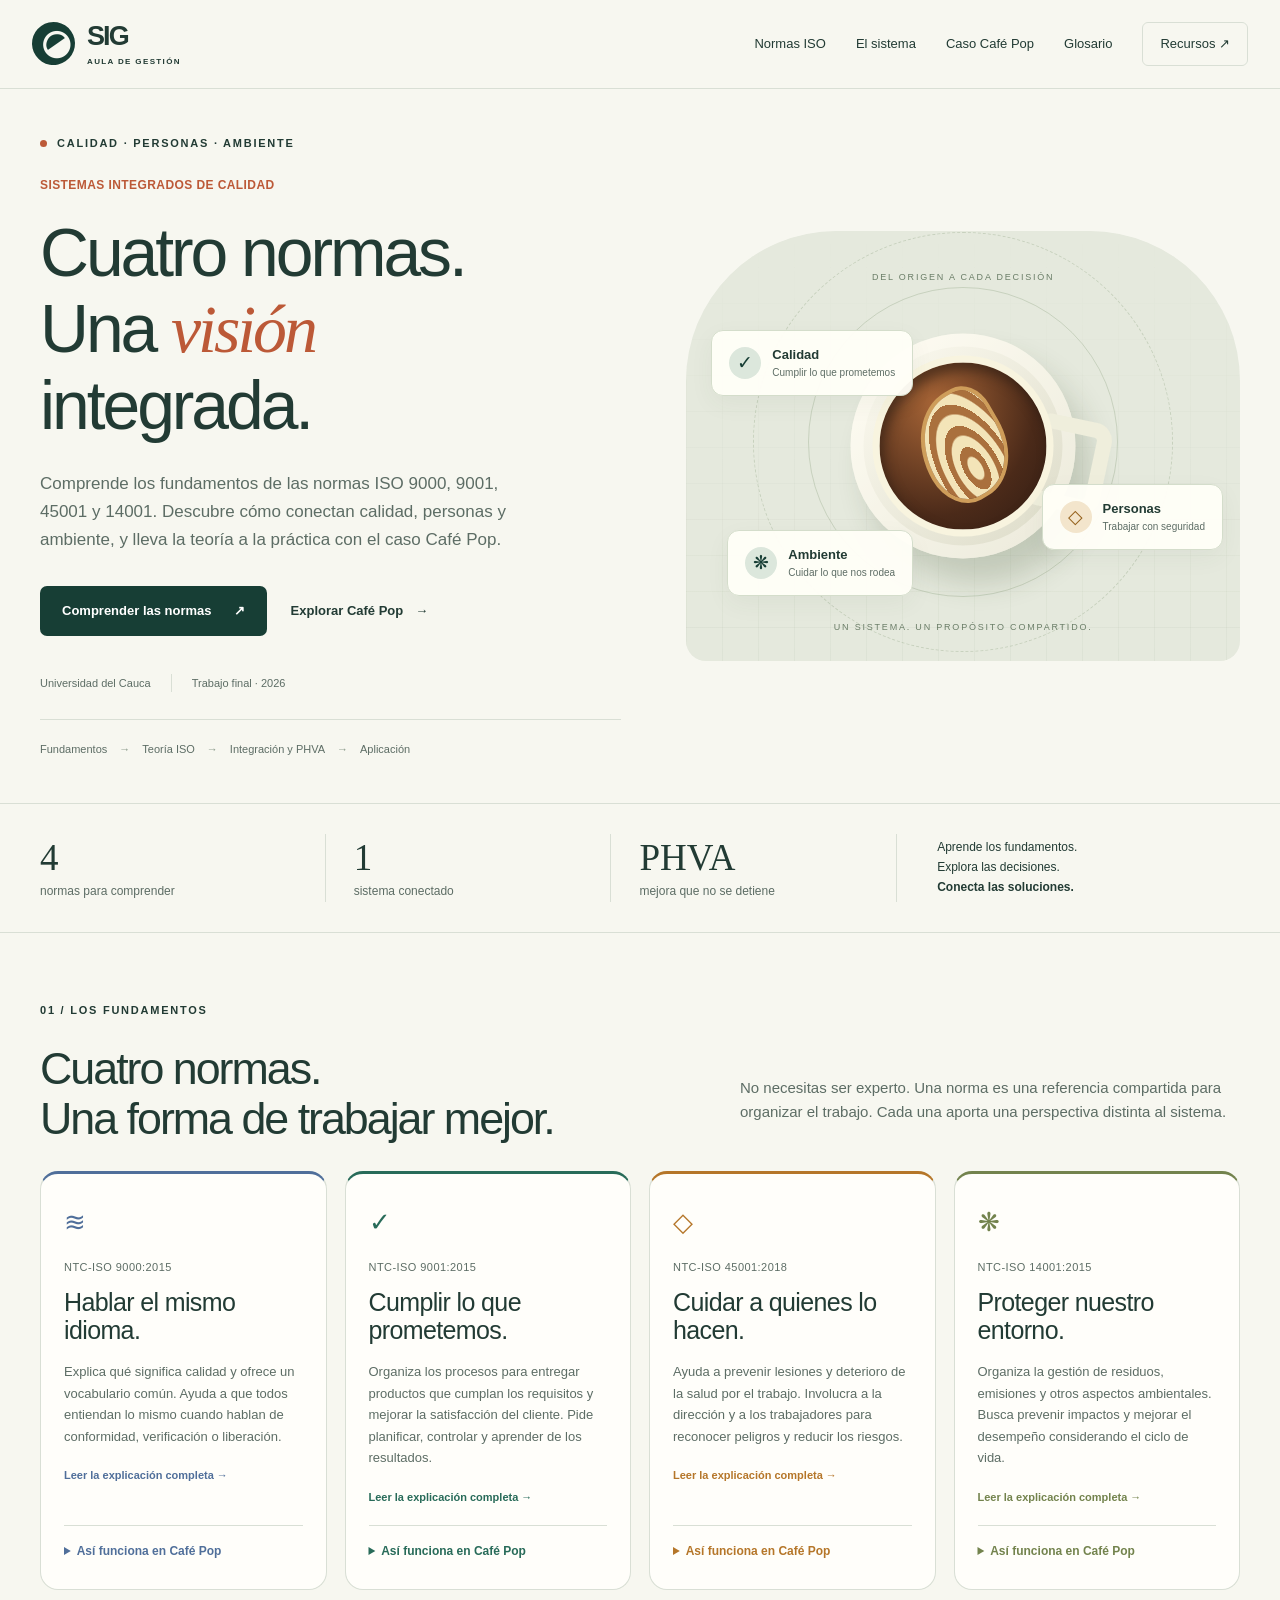
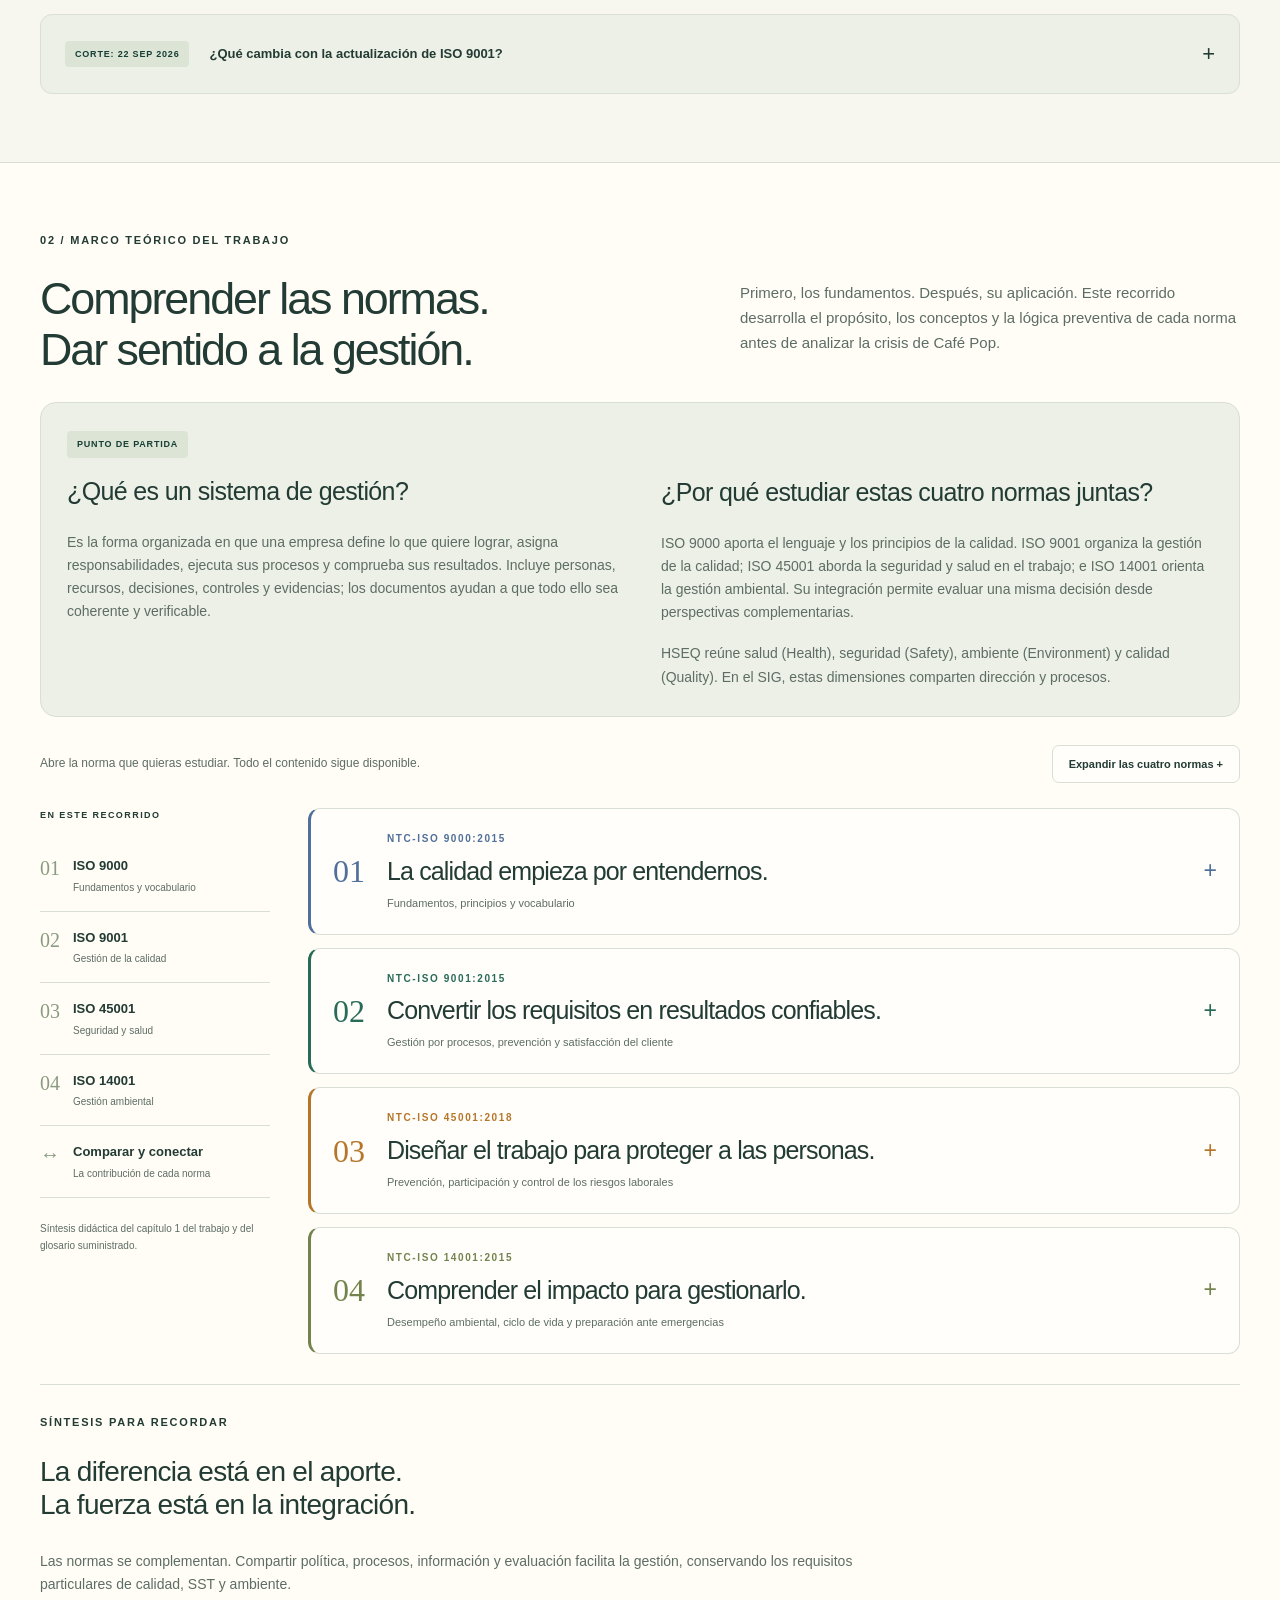
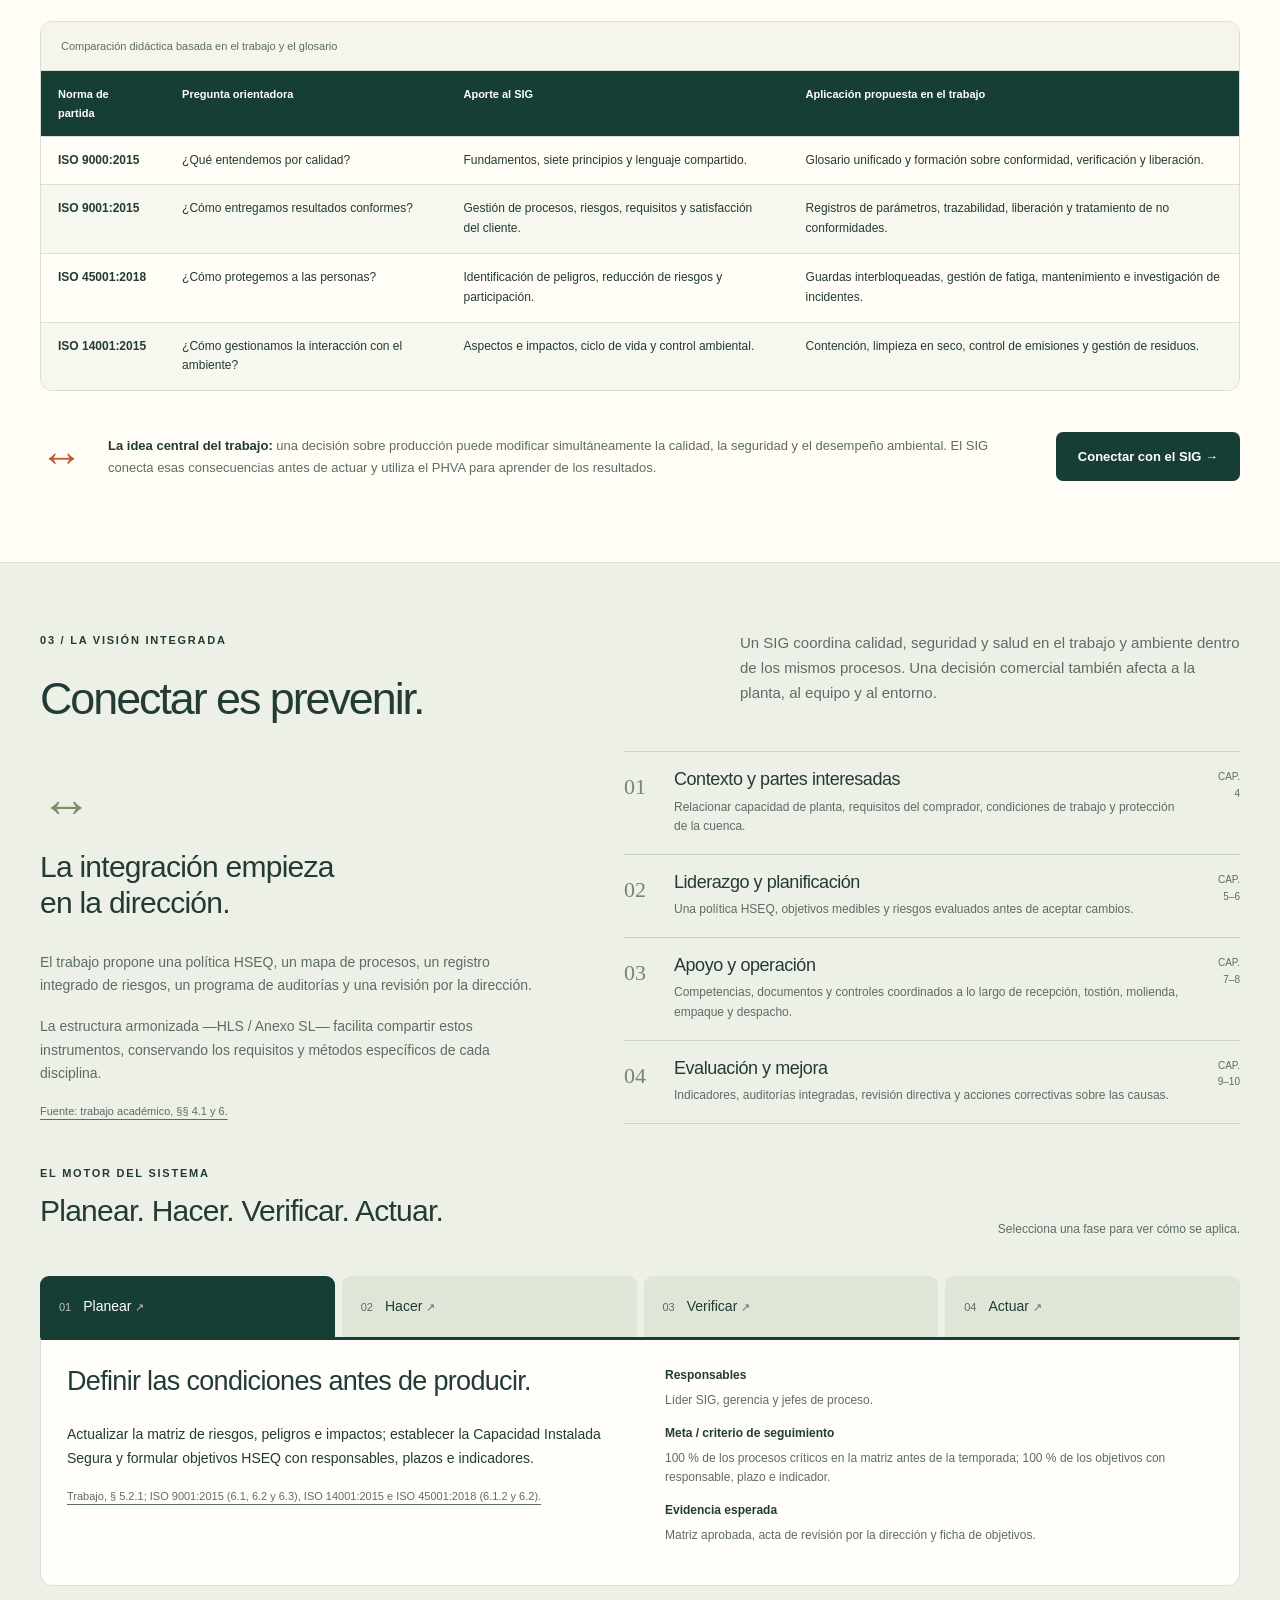
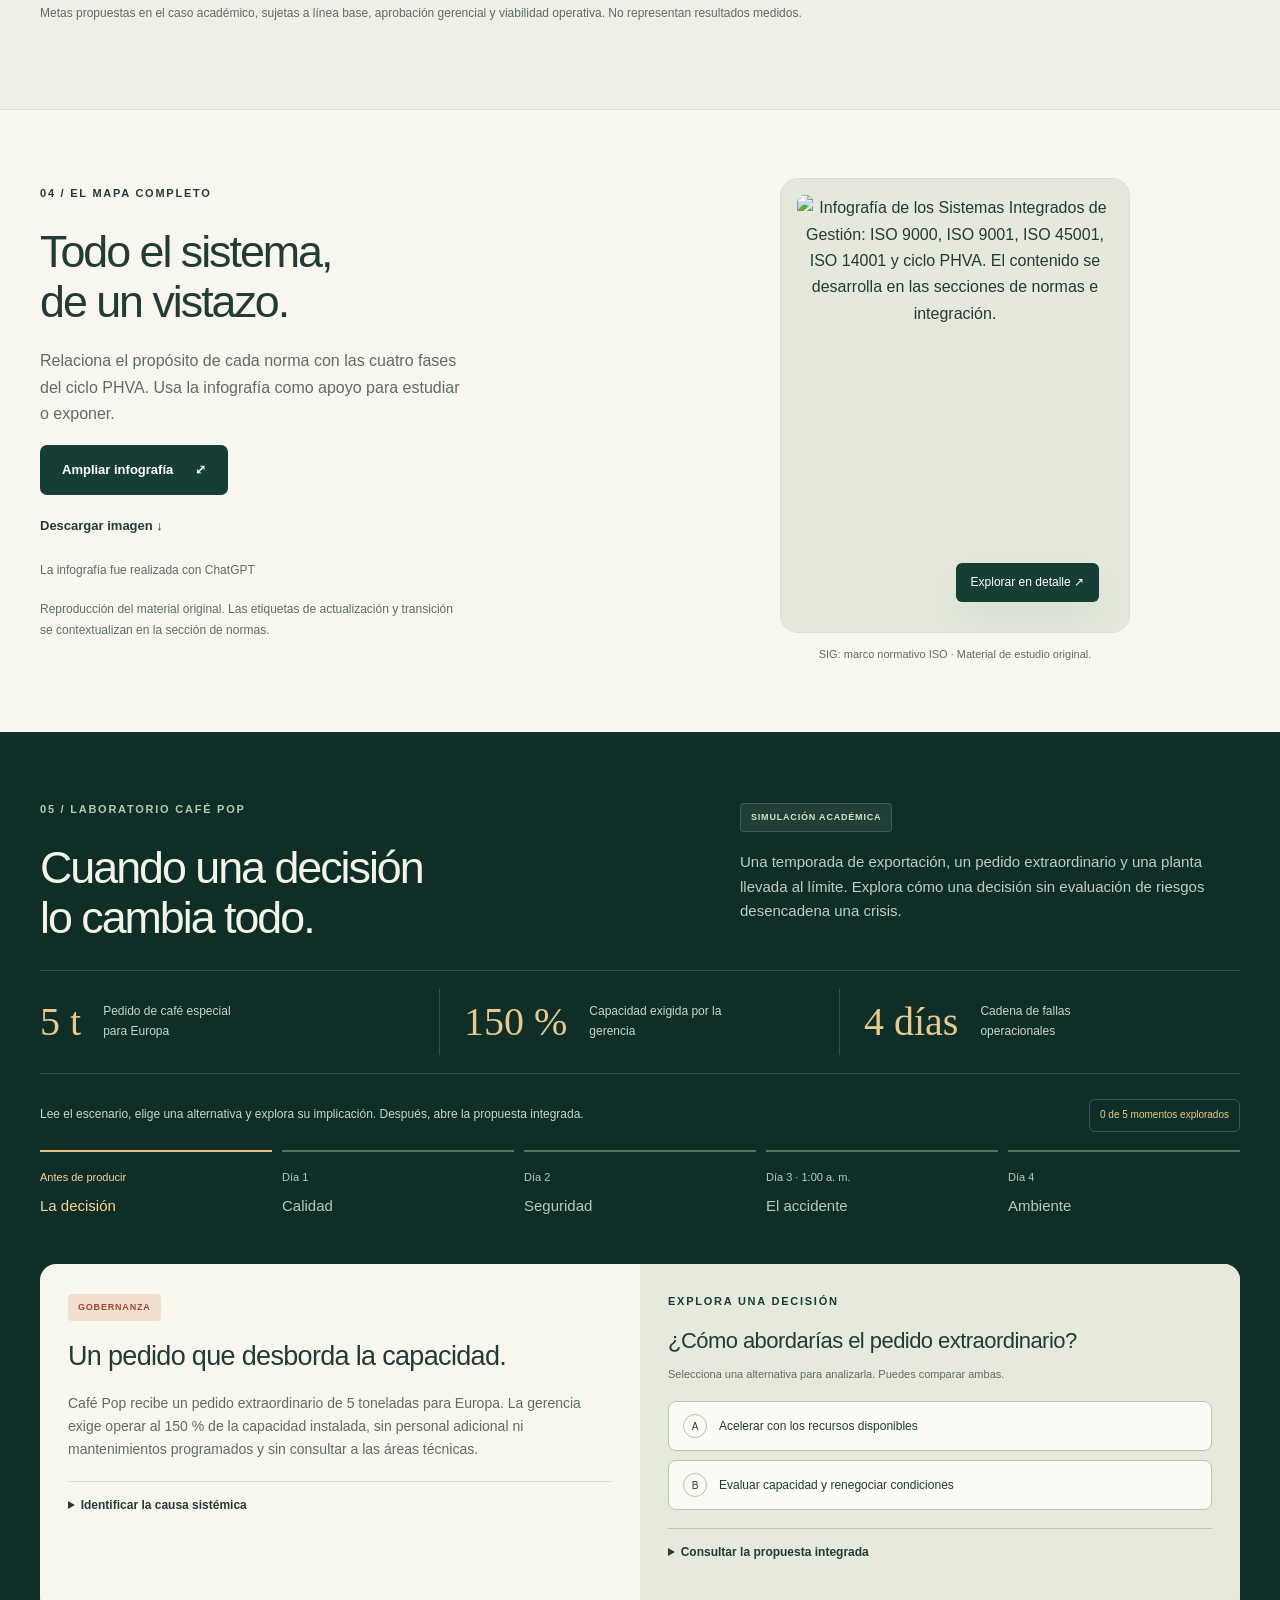
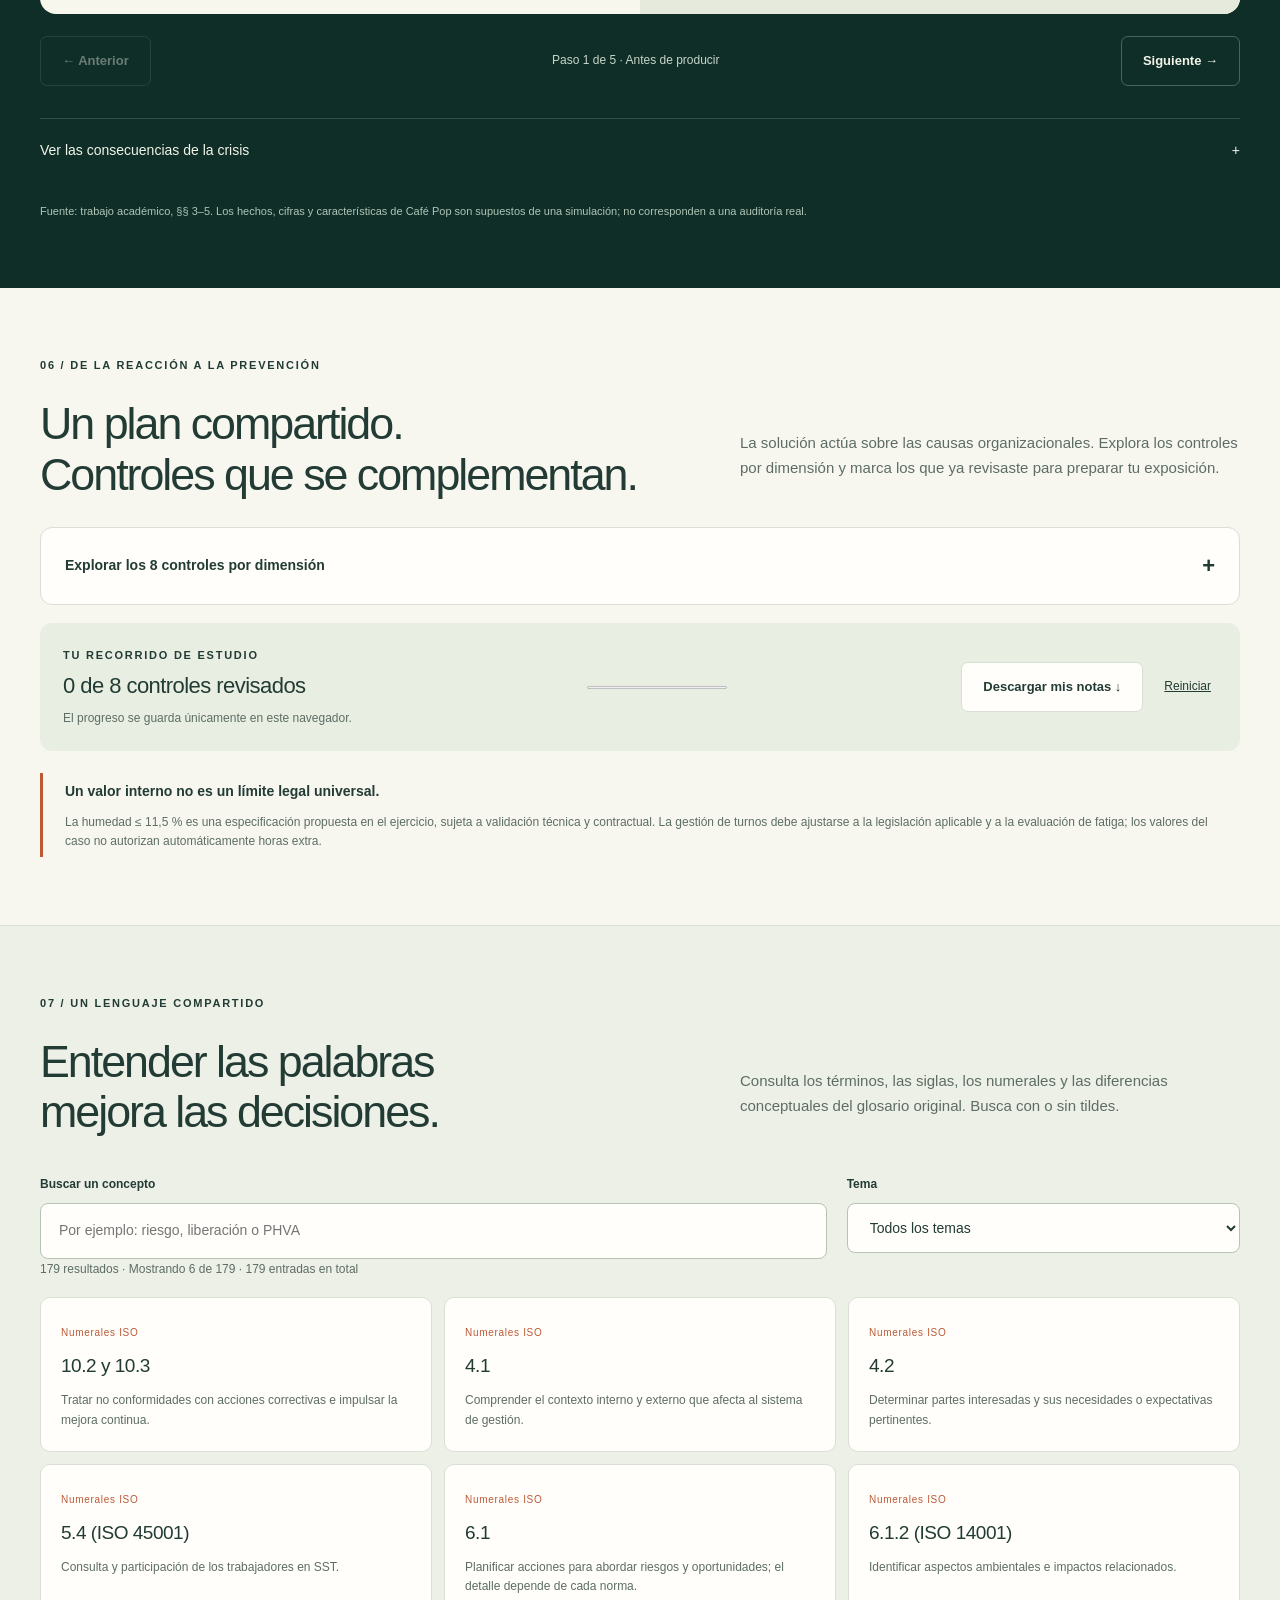
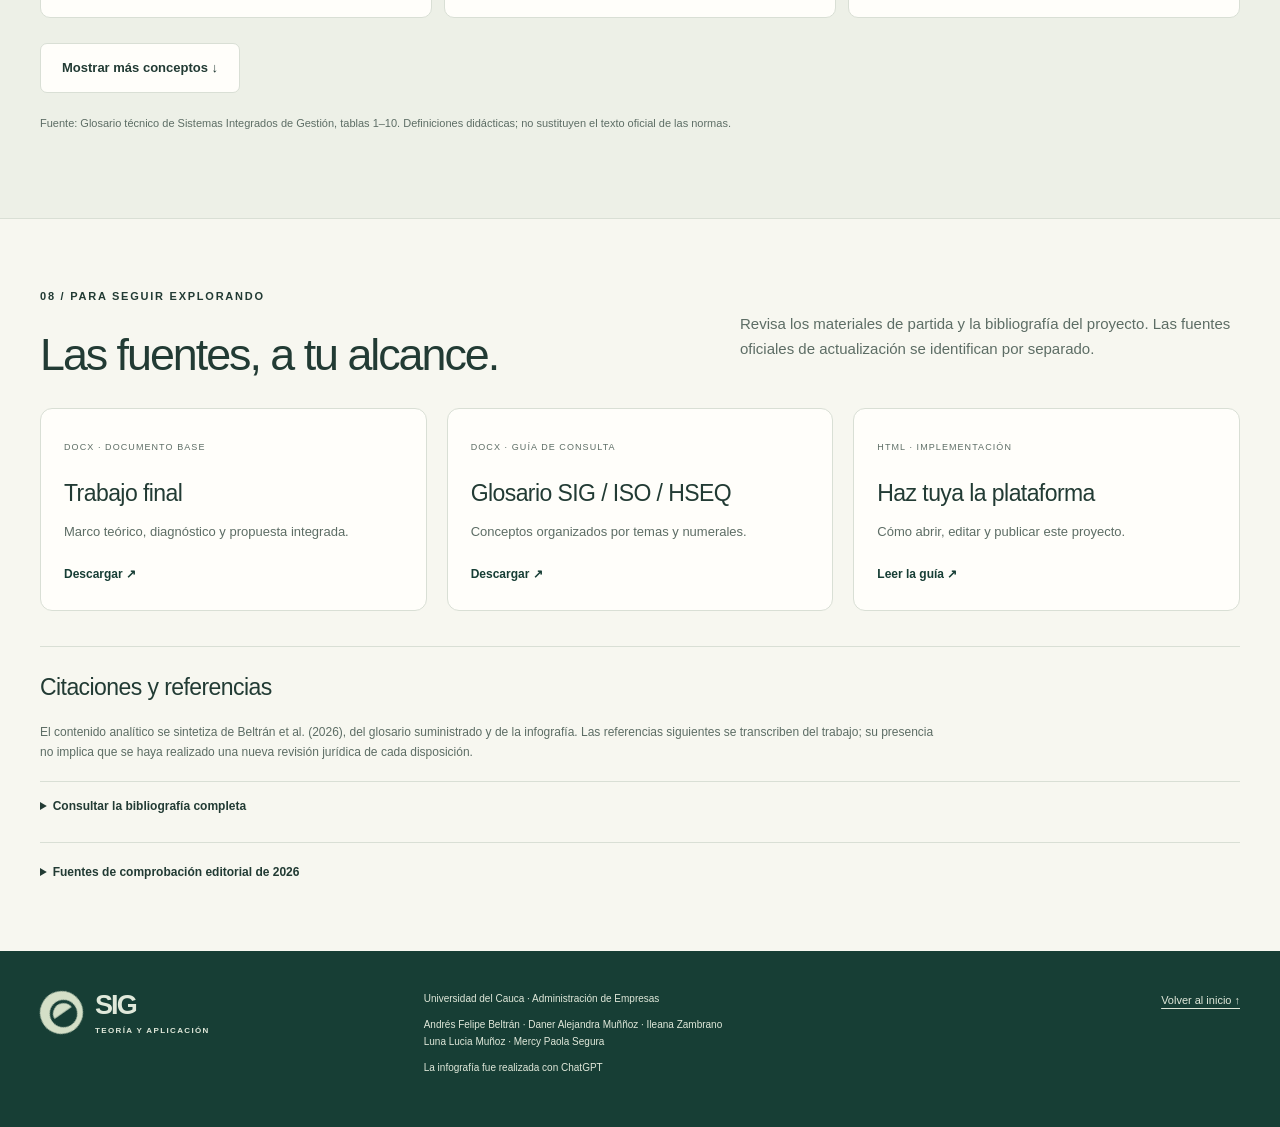
==== index.html @ 7f90e528 "Subir sitio web de Café Pop" ====
<!doctype html>
<html lang="es">
<head>
  <meta charset="UTF-8"><meta name="viewport" content="width=device-width, initial-scale=1">
  <meta name="description" content="Explora los Sistemas Integrados de Gestión, las normas ISO y el ciclo PHVA con el caso académico interactivo Café Pop.">
  <meta name="theme-color" content="#173e35"><title>Sistemas Integrados de Gestión · Normas ISO y caso Café Pop</title>
  <link rel="icon" href="assets/favicon.svg" type="image/svg+xml"><link rel="stylesheet" href="styles.css">
  <script src="glossary.js" defer></script><script src="data.js" defer></script><script src="case-options.js" defer></script><script src="app.js" defer></script>
</head>
<body>
<a class="skip" href="#contenido">Saltar al contenido</a>
<header class="header"><div class="nav-wrap">
 <a href="#inicio" class="brand" aria-label="SIG, aula de gestión, inicio"><span class="brand-symbol" aria-hidden="true">◒</span><span>SIG<span class="brand-sub">AULA DE GESTIÓN</span></span></a>
 <button class="menu-toggle" aria-controls="nav" aria-expanded="false">Menú <span aria-hidden="true">☰</span></button>
 <nav id="nav" aria-label="Navegación principal"><a href="#teoria">Normas ISO</a><a href="#integracion">El sistema</a><a href="#caso">Caso Café Pop</a><a href="#glosario">Glosario</a><a href="#recursos" class="nav-resource">Recursos ↗</a></nav>
</div><div class="reading-progress" aria-hidden="true"><span id="reading-progress"></span></div></header>
<main id="contenido">
<section id="inicio" class="hero wrap">
 <div class="hero-copy"><p class="eyebrow"><span class="dot"></span> CALIDAD · PERSONAS · AMBIENTE</p>
 <p class="hero-topic">SISTEMAS INTEGRADOS DE CALIDAD</p><h1>Cuatro normas.<br>Una <em>visión</em><br>integrada.</h1>
 <p class="lead">Comprende los fundamentos de las normas ISO 9000, 9001, 45001 y 14001. Descubre cómo conectan calidad, personas y ambiente, y lleva la teoría a la práctica con el caso Café Pop.</p>
 <div class="actions"><a class="button primary" href="#teoria">Comprender las normas <span aria-hidden="true">↗</span></a><a class="text-link" href="#caso">Explorar Café Pop <span aria-hidden="true">→</span></a></div>
 <div class="hero-meta"><span>Universidad del Cauca</span><span>Trabajo final · 2026</span></div><div class="journey" aria-label="Ruta de lectura"><a href="#normas">Fundamentos</a><span>→</span><a href="#teoria">Teoría ISO</a><span>→</span><a href="#integracion">Integración y PHVA</a><span>→</span><a href="#caso">Aplicación</a></div></div>
 <div class="hero-art" role="img" aria-label="Tres dimensiones conectadas alrededor de una taza de café: calidad, seguridad y ambiente.">
 <div class="art-grid"></div><span class="art-topline">DEL ORIGEN A CADA DECISIÓN</span>
 <div class="orbit orbit-one"></div><div class="orbit orbit-two"></div>
 <div class="cup"><div class="coffee"><span class="crema"></span></div></div>
 <div class="art-label quality"><span class="art-icon">✓</span><div><b>Calidad</b><small>Cumplir lo que prometemos</small></div></div>
 <div class="art-label safety"><span class="art-icon">◇</span><div><b>Personas</b><small>Trabajar con seguridad</small></div></div>
 <div class="art-label environment"><span class="art-icon">❋</span><div><b>Ambiente</b><small>Cuidar lo que nos rodea</small></div></div>
 <span class="art-bottom">UN SISTEMA. UN PROPÓSITO COMPARTIDO.</span></div>
</section>
<div class="intro-strip"><div class="wrap strip-grid"><p><b>4</b><span>normas para comprender</span></p><p><b>1</b><span>sistema conectado</span></p><p><b>PHVA</b><span>mejora que no se detiene</span></p><p class="strip-note">Aprende los fundamentos.<br>Explora las decisiones.<br><strong>Conecta las soluciones.</strong></p></div></div>
<section id="normas" class="wrap section">
 <div class="section-heading"><div><p class="eyebrow">01 / LOS FUNDAMENTOS</p><h2>Cuatro normas.<br>Una forma de trabajar mejor.</h2></div><p>No necesitas ser experto. Una norma es una referencia compartida para organizar el trabajo. Cada una aporta una perspectiva distinta al sistema.</p></div>
 <div id="norm-cards" class="norm-grid"></div>
 <details class="norm-update" id="actualizacion-2026"><summary><span class="pill">CORTE: 22 SEP 2026</span><b>¿Qué cambia con la actualización de ISO 9001?</b><span class="expand" aria-hidden="true">+</span></summary><div class="details-body">
 <p>ISO 9001:2026 se publicó el <strong>16 de septiembre de 2026</strong>; por tanto, ya estaba publicada en la fecha de corte solicitada. Refuerza liderazgo, cultura de calidad y comportamiento ético; aclara riesgos y oportunidades y adopta la estructura armonizada más reciente. <a href="https://www.iso.org/standard/9001" target="_blank" rel="noopener">Fuente oficial ISO ↗</a></p>
 <div class="three-grid"><div><h3>1. Comprender</h3><p>Comparar los requisitos de la nueva edición con el sistema existente e identificar brechas.</p></div><div><h3>2. Adaptar</h3><p>Actualizar responsabilidades, procedimientos, formación y controles; evaluar cada cambio antes de ejecutarlo.</p></div><div><h3>3. Comprobar</h3><p>Auditar los ajustes, revisar su eficacia y acordar el proceso aplicable con el organismo de certificación.</p></div></div>
 <p class="note">Ruta didáctica de adaptación. Publicación ISO, adopción colombiana NTC y transición de una certificación son procesos distintos. Esta plataforma conserva los numerales de 2015/2018 usados en el trabajo y no presume una adopción NTC simultánea ni fija un plazo universal de transición.</p>
 <p class="note">Los catálogos ISO también registran ISO 9000:2026 e ISO 14001:2026. Las ediciones NTC de partida se mantienen para la trazabilidad académica. La comprobación externa se limita a este estado editorial; el análisis del caso procede de los documentos.</p></div></details>
</section>
<section id="teoria" class="theory-section"><div class="wrap section">
 <div class="section-heading"><div><p class="eyebrow">02 / MARCO TEÓRICO DEL TRABAJO</p><h2>Comprender las normas.<br>Dar sentido a la gestión.</h2></div><p>Primero, los fundamentos. Después, su aplicación. Este recorrido desarrolla el propósito, los conceptos y la lógica preventiva de cada norma antes de analizar la crisis de Café Pop.</p></div>
 <div class="theory-intro"><div><span class="pill">PUNTO DE PARTIDA</span><h3>¿Qué es un sistema de gestión?</h3><p>Es la forma organizada en que una empresa define lo que quiere lograr, asigna responsabilidades, ejecuta sus procesos y comprueba sus resultados. Incluye personas, recursos, decisiones, controles y evidencias; los documentos ayudan a que todo ello sea coherente y verificable.</p></div><div><h3>¿Por qué estudiar estas cuatro normas juntas?</h3><p>ISO 9000 aporta el lenguaje y los principios de la calidad. ISO 9001 organiza la gestión de la calidad; ISO 45001 aborda la seguridad y salud en el trabajo; e ISO 14001 orienta la gestión ambiental. Su integración permite evaluar una misma decisión desde perspectivas complementarias.</p><p class="note">HSEQ reúne salud (Health), seguridad (Safety), ambiente (Environment) y calidad (Quality). En el SIG, estas dimensiones comparten dirección y procesos.</p></div></div>
 <div class="theory-toolbar"><p>Abre la norma que quieras estudiar. Todo el contenido sigue disponible.</p><button type="button" id="toggle-theory" class="button secondary" aria-expanded="false">Expandir las cuatro normas +</button></div><div class="theory-layout">
 <aside class="theory-index" aria-label="Índice del marco teórico"><p class="eyebrow">EN ESTE RECORRIDO</p><a href="#teoria-9000"><span>01</span><b>ISO 9000<small>Fundamentos y vocabulario</small></b></a><a href="#teoria-9001"><span>02</span><b>ISO 9001<small>Gestión de la calidad</small></b></a><a href="#teoria-45001"><span>03</span><b>ISO 45001<small>Seguridad y salud</small></b></a><a href="#teoria-14001"><span>04</span><b>ISO 14001<small>Gestión ambiental</small></b></a><a href="#comparar-normas"><span>↔</span><b>Comparar y conectar<small>La contribución de cada norma</small></b></a><p class="note">Síntesis didáctica del capítulo 1 del trabajo y del glosario suministrado.</p></aside>
 <div class="theory-chapters">
 <article id="teoria-9000" class="theory-chapter" style="--chapter-accent:#506f9a"><details class="chapter-disclosure"><summary class="chapter-header"><span class="chapter-number">01</span><span class="chapter-heading-text"><span class="eyebrow">NTC-ISO 9000:2015</span><span class="chapter-title">La calidad empieza por entendernos.</span><span class="chapter-subtitle">Fundamentos, principios y vocabulario</span></span></summary><div class="chapter-content">
 <p>Para gestionar la calidad, una organización necesita acordar qué entiende por ella. En el trabajo, la calidad se relaciona con el grado en que las características de un producto, servicio o proceso cumplen los requisitos establecidos. Por eso, una impresión favorable o una apariencia atractiva no bastan para demostrar que se cumple lo acordado.</p>
 <p>ISO 9000 proporciona esa base conceptual. Permite que directivos, operarios, proveedores y clientes utilicen criterios compartidos, evitando interpretaciones contradictorias. <strong>Su función es explicar fundamentos y vocabulario; los requisitos del sistema de gestión de la calidad se desarrollan en ISO 9001.</strong></p>
 <h4>Los siete principios de gestión de la calidad</h4><p>Son orientaciones para tomar decisiones y construir una forma de trabajar consistente. El documento los presenta como la base de los procesos interrelacionados de la organización.</p>
 <ol class="principle-list"><li><b>Enfoque al cliente</b><span>Comprender los requisitos y las expectativas pertinentes del cliente y orientar los procesos hacia su satisfacción.</span></li><li><b>Liderazgo</b><span>Dar una dirección común, asumir responsabilidades y asegurar recursos para que la calidad se concrete en la operación.</span></li><li><b>Compromiso de las personas</b><span>Desarrollar competencias y participación para que cada persona comprenda su aporte al resultado.</span></li><li><b>Enfoque a procesos</b><span>Gestionar actividades relacionadas, con entradas, resultados, responsables y controles; reconocer que una falla puede trasladarse a otra etapa.</span></li><li><b>Mejora</b><span>Aprender de los resultados y corregir las causas de las desviaciones para elevar el desempeño.</span></li><li><b>Decisiones basadas en evidencia</b><span>Usar mediciones, registros y observaciones verificables para sustentar las decisiones.</span></li><li><b>Gestión de las relaciones</b><span>Construir relaciones eficaces con proveedores y otras partes interesadas que influyen en la calidad.</span></li></ol>
 <h4>Cuatro conceptos que cambian una decisión</h4><dl class="concept-grid"><div><dt>Requisito</dt><dd>Condición que debe cumplirse y que puede provenir del cliente, de la regulación o de la propia organización.</dd></div><div><dt>Conformidad</dt><dd>Cumplimiento de ese requisito. Para afirmarlo, primero debe conocerse el criterio que se está evaluando.</dd></div><div><dt>Verificación</dt><dd>Comprobación con evidencia de que los requisitos especificados se cumplieron.</dd></div><div><dt>Liberación</dt><dd>Autorización formal para continuar o despachar después de comprobar los requisitos exigidos.</dd></div></dl>
 <div class="theory-example"><span>APLICACIÓN EN EL TRABAJO</span><p>Si el personal de Café Pop entiende «conforme» como «se ve bien», puede aprobar un lote sin medir sus parámetros. Un glosario común, acompañado de criterios de aceptación y registros, conecta el lenguaje con el control del proceso.</p></div>
 <details class="deep-dive"><summary>¿Cómo contribuye a prevenir y mejorar?</summary><p>La prevención comienza al definir con claridad los términos antes de ejecutar una tarea. En el PHVA, el documento vincula esta norma con Planear —acordar el lenguaje— y Actuar —revisarlo a partir de auditorías, quejas y lecciones aprendidas—. La capacitación debe comprobar que las personas entienden y aplican los conceptos, además de registrar su asistencia.</p></details>
 <a class="source chapter-source" href="#referencias">Base documental: ICONTEC (2015b); trabajo, § 1.1; glosario, tablas 3, 4 y 10.</a>
 </div></details></article>
 <article id="teoria-9001" class="theory-chapter" style="--chapter-accent:#286b59"><details class="chapter-disclosure"><summary class="chapter-header"><span class="chapter-number">02</span><span class="chapter-heading-text"><span class="eyebrow">NTC-ISO 9001:2015</span><span class="chapter-title">Convertir los requisitos en resultados confiables.</span><span class="chapter-subtitle">Gestión por procesos, prevención y satisfacción del cliente</span></span></summary><div class="chapter-content">
 <p>ISO 9001 establece requisitos para organizar un sistema capaz de proporcionar productos y servicios conformes de manera consistente. El propósito es cumplir los requisitos del cliente y los legales y reglamentarios aplicables, y aumentar la satisfacción del cliente mediante la mejora continua.</p><p>En el análisis del trabajo, su aporte central es <strong>reducir la variabilidad no controlada</strong>. Cuando cada turno trabaja con criterios distintos, los resultados dependen demasiado de la improvisación. Gestionar por procesos significa definir cómo se trabaja, con qué recursos, quién responde, qué se mide y qué sucede cuando aparece una desviación.</p>
 <h4>La lógica de la norma, explicada paso a paso</h4><div class="requirement-list"><div><b>Comprender el contexto y a las partes interesadas</b><p>Identificar condiciones internas y externas que afectan el resultado y convertir las necesidades pertinentes en requisitos gestionables. En el trabajo aparecen la capacidad de planta, las exigencias del comprador y la variabilidad climática. <small>4.1 y 4.2</small></p></div><div><b>Planificar riesgos, oportunidades y cambios</b><p>Anticipar qué podría impedir el cumplimiento, definir acciones y evaluar cambios antes de introducirlos. Un aumento de producción exige revisar recursos, equipos y controles. <small>6.1 y 6.3</small></p></div><div><b>Controlar la operación y la liberación</b><p>Establecer criterios de proceso y aceptación, conservar registros y autorizar la entrega con evidencia. Identificar y controlar las salidas no conformes evita su uso o despacho involuntario. <small>8.1, 8.6 y 8.7</small></p></div><div><b>Evaluar el desempeño y mejorar</b><p>Analizar indicadores y satisfacción del cliente, realizar auditorías, revisar el sistema desde la dirección y tratar las causas de las no conformidades. <small>9.1, 9.2, 9.3 y 10.2</small></p></div></div>
 <h4>Del dato a la decisión</h4><p>Una medición resulta útil cuando se compara con un criterio y conduce a una acción. En Café Pop, el registro de humedad y de la curva de tostión debe permitir decidir si un lote continúa, se retiene o necesita evaluación. La trazabilidad conecta esa decisión con el proveedor, el proceso y el lote correspondiente.</p>
 <div class="theory-example"><span>APLICACIÓN EN EL TRABAJO</span><p>La propuesta combina verificación de parámetros, bloqueo de la empacadora ante desviaciones y autorización documentada de liberación. El control interno de humedad del ejercicio requiere validación técnica y contractual; no equivale a un límite legal general.</p></div>
 <details class="deep-dive"><summary>¿Qué papel cumple la alta dirección?</summary><p>La revisión por la dirección (9.3) examina el desempeño, los cambios del contexto y la suficiencia de los recursos. Su función es traducir los resultados en decisiones: ajustar capacidad, asignar mantenimiento, mejorar competencias o revisar compromisos comerciales. El sistema pierde eficacia si se limita a producir documentos sin modificar las decisiones que originan los problemas.</p></details>
 <div class="edition-bridge"><b>Conexión con la actualización de 2026</b><p>El trabajo destaca liderazgo, cultura de calidad, riesgos, oportunidades y gestión del cambio. La sección de actualización distingue el marco NTC usado en el ejercicio de la edición internacional y de la transición de una certificación.</p><a href="#actualizacion-2026" class="text-link">Consultar el corte del 22 de septiembre de 2026 ↑</a></div>
 <a class="source chapter-source" href="#referencias">Base documental: ICONTEC (2015c); trabajo, §§ 1.2 y 4.2.2; glosario, tablas 3, 4, 8 y 9. Numerales de la edición 2015.</a>
 </div></details></article>
 <article id="teoria-45001" class="theory-chapter" style="--chapter-accent:#b57629"><details class="chapter-disclosure"><summary class="chapter-header"><span class="chapter-number">03</span><span class="chapter-heading-text"><span class="eyebrow">NTC-ISO 45001:2018</span><span class="chapter-title">Diseñar el trabajo para proteger a las personas.</span><span class="chapter-subtitle">Prevención, participación y control de los riesgos laborales</span></span></summary><div class="chapter-content">
 <p>ISO 45001 organiza la gestión para prevenir lesiones y deterioro de la salud relacionados con el trabajo, proporcionar condiciones seguras y saludables y mejorar el desempeño en SST. El documento subraya que esta responsabilidad involucra a la alta dirección y debe integrarse en las decisiones del negocio.</p><p>La mirada preventiva abarca las máquinas, los espacios y las sustancias, junto con la organización del trabajo: horarios, carga, fatiga, factores psicosociales y cambios en las operaciones. <strong>La experiencia de quienes realizan las tareas es fundamental para reconocer peligros que podrían pasar inadvertidos.</strong></p>
 <dl class="concept-grid"><div><dt>Peligro</dt><dd>Fuente capaz de causar daño. En el caso, el mecanismo de molienda accesible al retirar su guarda.</dd></div><div><dt>Riesgo de SST</dt><dd>Se relaciona con la probabilidad y la gravedad del daño que puede producirse por la exposición a un peligro. La fatiga y la falta de protección agravan el escenario estudiado.</dd></div></dl>
 <h4>La jerarquía de controles</h4><p>El trabajo presenta un orden de prioridad para eliminar peligros y reducir riesgos. Las medidas se seleccionan según la evaluación técnica; varias pueden complementarse.</p><ol class="control-hierarchy"><li><span>1</span><div><b>Eliminación</b><p>Retirar el peligro o la actividad peligrosa cuando sea posible.</p></div></li><li><span>2</span><div><b>Sustitución</b><p>Reemplazar una condición, material o proceso por una alternativa de menor riesgo.</p></div></li><li><span>3</span><div><b>Controles de ingeniería</b><p>Actuar sobre el diseño o la fuente: resguardos, interbloqueos, extracción y ventilación.</p></div></li><li><span>4</span><div><b>Controles administrativos</b><p>Organizar procedimientos, formación, turnos, pausas y permisos de trabajo.</p></div></li><li><span>5</span><div><b>Equipos de protección personal</b><p>Reducir la exposición individual como última línea de defensa, de acuerdo con el riesgo identificado.</p></div></li></ol>
 <h4>Participar, anticipar y aprender</h4><div class="theory-three"><div><h5>Consulta y participación</h5><p>Incorporar a los trabajadores en la identificación de peligros y las decisiones de prevención. El documento enfatiza la protección frente a represalias al comunicar riesgos. <small>5.4</small></p></div><div><h5>Gestión del cambio</h5><p>Evaluar los efectos sobre la SST antes de modificar equipos, distribución de planta, turnos o procedimientos. <small>8.1.3</small></p></div><div><h5>Investigación de incidentes</h5><p>Identificar causas organizacionales y técnicas, actuar sobre ellas y verificar que las medidas eviten la repetición. <small>10.2</small></p></div></div>
 <div class="theory-example"><span>APLICACIÓN EN EL TRABAJO</span><p>La guarda interbloqueada evita que el molino funcione sin protección. La evaluación de fatiga, el mantenimiento y la facultad de detener una operación peligrosa completan la respuesta. Capacitar al trabajador debe acompañar los controles que actúan sobre el peligro y la organización del trabajo.</p></div>
 <details class="deep-dive"><summary>¿Cómo se comprueba que la prevención funciona?</summary><p>El trabajo propone seguimiento de indicadores, auditorías internas, revisión directiva y participación de los trabajadores. La evidencia incluye verificaciones funcionales de protecciones, registros de mantenimiento, evaluación de condiciones de trabajo e investigación de incidentes. La mejora requiere revisar tendencias y corregir causas, además de contar accidentes.</p></details>
 <a class="source chapter-source" href="#referencias">Base documental: ICONTEC (2018); trabajo, §§ 1.3 y 4.2.3; glosario, tablas 5 y 9. Numerales de la edición 2018.</a>
 </div></details></article>
 <article id="teoria-14001" class="theory-chapter" style="--chapter-accent:#73834d"><details class="chapter-disclosure"><summary class="chapter-header"><span class="chapter-number">04</span><span class="chapter-heading-text"><span class="eyebrow">NTC-ISO 14001:2015</span><span class="chapter-title">Comprender el impacto para gestionarlo.</span><span class="chapter-subtitle">Desempeño ambiental, ciclo de vida y preparación ante emergencias</span></span></summary><div class="chapter-content">
 <p>ISO 14001 establece requisitos para organizar las responsabilidades ambientales y mejorar el desempeño de la organización. En el trabajo, su aplicación se concentra en vertimientos, emisiones, residuos y decisiones que afectan a la comunidad y al entorno productivo.</p><p>La prevención empieza al reconocer cómo interactúan las actividades con el ambiente y qué cambios pueden producir. El análisis incorpora el contexto local, los requisitos aplicables, las expectativas de las partes interesadas y las condiciones ambientales que influyen en la operación.</p>
 <dl class="concept-grid"><div><dt>Aspecto ambiental</dt><dd>Elemento de una actividad, producto o servicio que interactúa o puede interactuar con el ambiente. Por ejemplo, el vertimiento de residuos aceitosos considerado en el caso.</dd></div><div><dt>Impacto ambiental</dt><dd>Cambio en el ambiente asociado a ese aspecto. En el escenario estudiado, la contaminación del afluente que recibe la descarga.</dd></div></dl>
 <h4>Mirar más allá del punto de descarga</h4><p>La perspectiva de ciclo de vida amplía el análisis a las etapas anteriores y posteriores de la operación. El trabajo considera selección de materias primas, transporte, transformación, uso y disposición final, atendiendo a lo que la organización puede controlar o influir.</p><div class="life-cycle" aria-label="Etapas consideradas en la perspectiva de ciclo de vida"><span>Materias primas</span><span>Transporte</span><span>Transformación</span><span>Uso</span><span>Disposición final</span></div><p class="note">Es una perspectiva para reconocer aspectos e impactos a lo largo del recorrido del producto. Aquí se presenta como síntesis del enfoque del trabajo.</p>
 <h4>Tres componentes de la gestión ambiental</h4><div class="requirement-list"><div><b>Identificar aspectos y evaluar impactos</b><p>Reconocer las interacciones con el ambiente y priorizar los aspectos significativos para definir acciones y controles. <small>6.1.2</small></p></div><div><b>Controlar las operaciones</b><p>Establecer criterios de trabajo, mantener equipos y controlar actividades que podrían ocasionar desviaciones ambientales. <small>8.1</small></p></div><div><b>Prepararse para emergencias</b><p>Definir responsabilidades, recursos y respuestas ante derrames o fallas, de modo que las consecuencias puedan contenerse y mitigarse. <small>8.2</small></p></div></div>
 <div class="theory-example"><span>APLICACIÓN EN EL TRABAJO</span><p>Para Café Pop se proponen mantenimiento de filtros, limpieza en seco, trampas de grasa, kits absorbentes y gestión de residuos con operadores autorizados. Estas medidas deben seleccionarse y verificarse técnicamente, considerando los requisitos aplicables y las condiciones de la planta.</p></div>
 <details class="deep-dive"><summary>¿Cómo se traduce en mejora continua?</summary><p>El documento relaciona la fase Verificar con indicadores de vertimientos, contaminantes, residuos y energía. En Actuar, los resultados de auditorías, observaciones de la autoridad y quejas de la comunidad alimentan nuevas decisiones. Así, la matriz de aspectos e impactos se revisa cuando cambian procesos, condiciones ambientales o expectativas pertinentes.</p></details>
 <a class="source chapter-source" href="#referencias">Base documental: ICONTEC (2015a); trabajo, §§ 1.4 y 4.2.4; glosario, tablas 6 y 9. Numerales de la edición 2015.</a>
 </div></details></article>
 </div></div>
 <div id="comparar-normas" class="theory-comparison"><p class="eyebrow">SÍNTESIS PARA RECORDAR</p><h3>La diferencia está en el aporte.<br>La fuerza está en la integración.</h3><p>Las normas se complementan. Compartir política, procesos, información y evaluación facilita la gestión, conservando los requisitos particulares de calidad, SST y ambiente.</p><div class="table-scroll" role="region" aria-label="Comparación de las cuatro normas" tabindex="0"><table><caption>Comparación didáctica basada en el trabajo y el glosario</caption><thead><tr><th scope="col">Norma de partida</th><th scope="col">Pregunta orientadora</th><th scope="col">Aporte al SIG</th><th scope="col">Aplicación propuesta en el trabajo</th></tr></thead><tbody><tr><th scope="row">ISO 9000:2015</th><td>¿Qué entendemos por calidad?</td><td>Fundamentos, siete principios y lenguaje compartido.</td><td>Glosario unificado y formación sobre conformidad, verificación y liberación.</td></tr><tr><th scope="row">ISO 9001:2015</th><td>¿Cómo entregamos resultados conformes?</td><td>Gestión de procesos, riesgos, requisitos y satisfacción del cliente.</td><td>Registros de parámetros, trazabilidad, liberación y tratamiento de no conformidades.</td></tr><tr><th scope="row">ISO 45001:2018</th><td>¿Cómo protegemos a las personas?</td><td>Identificación de peligros, reducción de riesgos y participación.</td><td>Guardas interbloqueadas, gestión de fatiga, mantenimiento e investigación de incidentes.</td></tr><tr><th scope="row">ISO 14001:2015</th><td>¿Cómo gestionamos la interacción con el ambiente?</td><td>Aspectos e impactos, ciclo de vida y control ambiental.</td><td>Contención, limpieza en seco, control de emisiones y gestión de residuos.</td></tr></tbody></table></div>
 <div class="theory-takeaway"><span aria-hidden="true">↔</span><p><strong>La idea central del trabajo:</strong> una decisión sobre producción puede modificar simultáneamente la calidad, la seguridad y el desempeño ambiental. El SIG conecta esas consecuencias antes de actuar y utiliza el PHVA para aprender de los resultados.</p><a class="button primary" href="#integracion">Conectar con el SIG →</a></div>
 </div>
</div></section>

<section id="integracion" class="system-section"><div class="wrap section">
 <div class="section-heading"><div><p class="eyebrow">03 / LA VISIÓN INTEGRADA</p><h2>Conectar es prevenir.</h2></div><p>Un SIG coordina calidad, seguridad y salud en el trabajo y ambiente dentro de los mismos procesos. Una decisión comercial también afecta a la planta, al equipo y al entorno.</p></div>
 <div class="system-layout"><div class="system-statement"><span class="large-symbol" aria-hidden="true">↔</span><h3>La integración empieza<br>en la dirección.</h3><p>El trabajo propone una política HSEQ, un mapa de procesos, un registro integrado de riesgos, un programa de auditorías y una revisión por la dirección.</p><p>La estructura armonizada —HLS / Anexo SL— facilita compartir estos instrumentos, conservando los requisitos y métodos específicos de cada disciplina.</p><a href="#referencias" class="source">Fuente: trabajo académico, §§ 4.1 y 6.</a></div><div id="system-rows" class="system-rows"></div></div>
 <div class="phva-heading"><div><p class="eyebrow">EL MOTOR DEL SISTEMA</p><h3>Planear. Hacer. Verificar. Actuar.</h3></div><p>Selecciona una fase para ver cómo se aplica.</p></div>
 <div class="phva-tabs" role="tablist" aria-label="Fases del ciclo PHVA" id="phva-tabs"></div><div id="phva-panel" class="phva-panel" role="tabpanel" tabindex="0"></div>
 <p class="note">Metas propuestas en el caso académico, sujetas a línea base, aprobación gerencial y viabilidad operativa. No representan resultados medidos.</p>
</div></section>
<section id="infografia" class="wrap section infographic-section"><div class="infographic-copy"><p class="eyebrow">04 / EL MAPA COMPLETO</p><h2>Todo el sistema,<br>de un vistazo.</h2><p>Relaciona el propósito de cada norma con las cuatro fases del ciclo PHVA. Usa la infografía como apoyo para estudiar o exponer.</p><button class="button primary" id="open-infographic">Ampliar infografía <span aria-hidden="true">⤢</span></button><a class="text-link" href="assets/infografia.png" download="Infografia_SIG_ISO_PHVA.png">Descargar imagen ↓</a><p class="credit">La infografía fue realizada con ChatGPT</p><p class="note">Reproducción del material original. Las etiquetas de actualización y transición se contextualizan en la sección de normas.</p></div><figure><button id="image-preview" class="image-preview" aria-label="Abrir la infografía en tamaño ampliado"><img src="assets/infografia.png" alt="Infografía de los Sistemas Integrados de Gestión: ISO 9000, ISO 9001, ISO 45001, ISO 14001 y ciclo PHVA. El contenido se desarrolla en las secciones de normas e integración." loading="lazy" width="1086" height="1448"><span>Explorar en detalle ↗</span></button><figcaption>SIG: marco normativo ISO · Material de estudio original.</figcaption></figure></section>
<section id="caso" class="case-section"><div class="wrap section"><div class="section-heading"><div><p class="eyebrow">05 / LABORATORIO CAFÉ POP</p><h2>Cuando una decisión<br>lo cambia todo.</h2></div><div><span class="pill light">SIMULACIÓN ACADÉMICA</span><p>Una temporada de exportación, un pedido extraordinario y una planta llevada al límite. Explora cómo una decisión sin evaluación de riesgos desencadena una crisis.</p></div></div>
 <div class="case-stats"><div><strong>5 t</strong><span>Pedido de café especial para Europa</span></div><div><strong>150 %</strong><span>Capacidad exigida por la gerencia</span></div><div><strong>4 días</strong><span>Cadena de fallas operacionales</span></div></div>
 <div class="case-interaction-note"><p>Lee el escenario, elige una alternativa y explora su implicación. Después, abre la propuesta integrada.</p><span id="case-explored" aria-live="polite">0 de 5 momentos explorados</span></div><div class="timeline" role="tablist" aria-label="Secuencia del caso Café Pop" id="timeline"></div>
 <div class="case-panel" id="case-panel" role="tabpanel" tabindex="0"></div>
 <div class="case-controls"><button class="button outline-light" id="case-prev">← Anterior</button><span id="case-counter" aria-live="polite"></span><button class="button outline-light" id="case-next">Siguiente →</button></div>
 <details class="consequences"><summary>Ver las consecuencias de la crisis <span aria-hidden="true">+</span></summary><div class="consequence-grid"><div><h3>Calidad e inocuidad</h3><p>Riesgo de rechazo del lote por humedad fuera de especificación. Las micotoxinas requieren confirmación analítica; no se presumen a partir de la humedad.</p></div><div><h3>Finanzas</h3><p>El escenario supone una pérdida de COP 180.000.000 por el lote rechazado, además de penalizaciones y reposición. Es una cifra del ejercicio.</p></div><div><h3>Personas y ambiente</h3><p>Lesión grave, investigación del accidente, alerta de la CRC, posible proceso sancionatorio y necesidad de remediación.</p></div><div><h3>Confianza</h3><p>Pérdida de credibilidad ante el comprador y deterioro de la relación con la comunidad de la cuenca del río Molino.</p></div></div></details>
 <p class="case-source">Fuente: trabajo académico, §§ 3–5. Los hechos, cifras y características de Café Pop son supuestos de una simulación; no corresponden a una auditoría real.</p>
</div></section>
<section id="solucion" class="wrap section"><div class="section-heading"><div><p class="eyebrow">06 / DE LA REACCIÓN A LA PREVENCIÓN</p><h2>Un plan compartido.<br>Controles que se complementan.</h2></div><p>La solución actúa sobre las causas organizacionales. Explora los controles por dimensión y marca los que ya revisaste para preparar tu exposición.</p></div>
 <details class="compact-controls"><summary>Explorar los 8 controles por dimensión <span aria-hidden="true">+</span></summary><div class="compact-body"><div class="filter-row" id="risk-filters" role="group" aria-label="Filtrar controles"></div><div id="risk-grid" class="risk-grid"></div></div></details>
 <div class="learning-plan"><div><p class="eyebrow">TU RECORRIDO DE ESTUDIO</p><h3 id="plan-count">0 de 8 controles revisados</h3><p id="save-status" class="note">El progreso se guarda únicamente en este navegador.</p></div><progress id="plan-progress" max="8" value="0" aria-label="Controles revisados"></progress><div class="actions"><button class="button secondary" id="export-plan">Descargar mis notas ↓</button><button class="text-button" id="reset-plan">Reiniciar</button></div></div>
 <div class="callout"><strong>Un valor interno no es un límite legal universal.</strong><p>La humedad ≤ 11,5 % es una especificación propuesta en el ejercicio, sujeta a validación técnica y contractual. La gestión de turnos debe ajustarse a la legislación aplicable y a la evaluación de fatiga; los valores del caso no autorizan automáticamente horas extra.</p></div>
</section>
<section id="glosario" class="glossary-section"><div class="wrap section"><div class="section-heading"><div><p class="eyebrow">07 / UN LENGUAJE COMPARTIDO</p><h2>Entender las palabras<br>mejora las decisiones.</h2></div><p>Consulta los términos, las siglas, los numerales y las diferencias conceptuales del glosario original. Busca con o sin tildes.</p></div><div class="search-bar"><div><label for="glossary-search">Buscar un concepto</label><input id="glossary-search" type="search" placeholder="Por ejemplo: riesgo, liberación o PHVA" autocomplete="off"></div><div><label for="glossary-category">Tema</label><select id="glossary-category"><option value="">Todos los temas</option></select></div></div><p id="glossary-count" role="status" class="note"></p><div id="glossary-list" class="glossary-grid"></div><button id="show-more" class="button secondary">Mostrar más conceptos ↓</button><p class="source">Fuente: Glosario técnico de Sistemas Integrados de Gestión, tablas 1–10. Definiciones didácticas; no sustituyen el texto oficial de las normas.</p></div></section>
<section id="recursos" class="wrap section"><div class="section-heading"><div><p class="eyebrow">08 / PARA SEGUIR EXPLORANDO</p><h2>Las fuentes, a tu alcance.</h2></div><p>Revisa los materiales de partida y la bibliografía del proyecto. Las fuentes oficiales de actualización se identifican por separado.</p></div><div class="resource-grid"><a href="assets/trabajo.docx" download><span>DOCX · DOCUMENTO BASE</span><h3>Trabajo final</h3><p>Marco teórico, diagnóstico y propuesta integrada.</p><b>Descargar ↗</b></a><a href="assets/glosario.docx" download><span>DOCX · GUÍA DE CONSULTA</span><h3>Glosario SIG / ISO / HSEQ</h3><p>Conceptos organizados por temas y numerales.</p><b>Descargar ↗</b></a><a href="GUIA_DE_USO.html"><span>HTML · IMPLEMENTACIÓN</span><h3>Haz tuya la plataforma</h3><p>Cómo abrir, editar y publicar este proyecto.</p><b>Leer la guía ↗</b></a></div>
 <div id="referencias" class="references"><h3>Citaciones y referencias</h3><p>El contenido analítico se sintetiza de Beltrán et al. (2026), del glosario suministrado y de la infografía. Las referencias siguientes se transcriben del trabajo; su presencia no implica que se haya realizado una nueva revisión jurídica de cada disposición.</p><details class="bibliography-disclosure"><summary>Consultar la bibliografía completa</summary><ol id="reference-list"></ol></details><details><summary>Fuentes de comprobación editorial de 2026</summary><ul><li><a href="https://www.iso.org/standard/9001" target="_blank" rel="noopener">ISO 9001:2026 — ficha oficial y fecha de publicación.</a></li><li><a href="https://www.iso.org/news/2026/09/ISO9001-2026" target="_blank" rel="noopener">ISO, 16 de septiembre de 2026 — anuncio y enfoques de la actualización.</a></li><li><a href="https://www.iso.org/es/norma/9000" target="_blank" rel="noopener">ISO 9000:2026 — catálogo oficial.</a></li><li><a href="https://www.iso.org/standard/14001" target="_blank" rel="noopener">ISO 14001:2026 — catálogo oficial.</a></li></ul><p class="note">Comprobación realizada el 16 de noviembre de 2026. La explicación de ISO 9001 utiliza la publicación anterior al corte solicitado del 22 de septiembre de 2026.</p></details></div>
</section>
</main><footer><div class="wrap footer-grid"><div class="brand"><span class="brand-symbol" aria-hidden="true">◒</span><span>SIG<span class="brand-sub">TEORÍA Y APLICACIÓN</span></span></div><div><p>Universidad del Cauca · Administración de Empresas</p><p>Andrés Felipe Beltrán · Daner Alejandra Muññoz · Ileana Zambrano<br>Luna Lucia Muñoz · Mercy Paola Segura</p><p>La infografía fue realizada con ChatGPT</p></div><a href="#inicio">Volver al inicio ↑</a></div></footer>
<dialog id="infographic-dialog" aria-labelledby="dialog-title"><div class="dialog-header"><h2 id="dialog-title">Marco normativo ISO</h2><button id="close-infographic" class="button secondary" autofocus>Cerrar ×</button></div><img src="assets/infografia.png" alt="Infografía original de Sistemas Integrados de Gestión, normas ISO y ciclo PHVA."><p>La infografía fue realizada con ChatGPT</p></dialog>
<noscript><p class="noscript">Activa JavaScript para explorar las normas, el caso y el glosario interactivos. Puedes descargar los documentos originales desde Recursos.</p></noscript>
</body></html>
---- styles.css ----
/* Identidad visual. Cambia estas variables para personalizar todo el proyecto. */
:root{--green:#173e35;--green-dark:#102e28;--mint:#dce7dc;--paper:#f7f7f0;--white:#fffefa;--ink:#223b34;--muted:#5d6d65;--line:#d9dfd5;--orange:#bc5937;--gold:#dfbd75;--radius:18px;--shadow:0 16px 40px #163d3510}
*{box-sizing:border-box}html{scroll-behavior:smooth;scroll-padding-top:110px}body{margin:0;background:var(--paper);color:var(--ink);font-family:Arial,Helvetica,sans-serif;font-size:16px;line-height:1.65}button,input,select{font:inherit}button,a,input,select,summary{-webkit-tap-highlight-color:transparent}button,summary{cursor:pointer}button{color:inherit}a{color:inherit;text-underline-offset:4px}button:focus-visible,a:focus-visible,summary:focus-visible,input:focus-visible,select:focus-visible,[tabindex]:focus-visible{outline:3px solid #bf6337;outline-offset:5px}img{display:block;max-width:100%;height:auto}h1,h2,h3,p{margin-top:0}h1,h2,h3{line-height:1.12;letter-spacing:-.045em}h1{font-size:clamp(46px,5.7vw,82px);font-weight:500;margin-bottom:26px}h1 em{font-family:Georgia,serif;color:var(--orange);font-weight:400}h2{font-size:clamp(34px,3.5vw,50px);font-weight:500;margin-bottom:22px}h3{font-size:23px;font-weight:500;letter-spacing:-.025em}p{margin-bottom:18px}button{border:0}button:disabled{opacity:.4;cursor:default}.wrap{width:min(1200px,calc(100% - 80px));margin:auto}.section{padding-top:94px;padding-bottom:94px}.eyebrow{font-size:11px;font-weight:700;letter-spacing:.16em;margin-bottom:24px;display:flex;align-items:center;gap:10px}.dot{width:7px;height:7px;border-radius:50%;background:var(--orange)}.header{position:sticky;top:0;background:#f7f7f0f5;backdrop-filter:blur(14px);z-index:20;border-bottom:1px solid var(--line)}.nav-wrap{width:min(1360px,calc(100% - 64px));height:88px;margin:auto;display:flex;justify-content:space-between;align-items:center;gap:24px}.brand{display:flex;align-items:center;gap:12px;text-decoration:none;font-size:27px;font-weight:700;line-height:1.05;letter-spacing:-.07em;white-space:nowrap}.brand-symbol{display:grid;place-items:center;background:var(--green);color:var(--paper);border-radius:50%;width:43px;height:43px;font-size:34px;transform:rotate(-35deg)}.brand-sub{display:block;font-size:8px;letter-spacing:.17em;margin-top:8px;font-weight:600}nav{display:flex;align-items:center;gap:30px;font-size:13px}nav a{text-decoration:none;padding:7px 0}nav a:hover,nav a[aria-current]{color:var(--orange)}nav .nav-resource{border:1px solid var(--line);padding:10px 17px;border-radius:6px}.menu-toggle{display:none;background:none}.reading-progress{height:2px;position:absolute;bottom:-1px;width:100%}.reading-progress span{display:block;background:var(--orange);height:100%;width:0}.hero{display:grid;grid-template-columns:1.05fr 1fr;gap:65px;align-items:center;min-height:660px;padding-top:70px;padding-bottom:65px}.lead{font-size:17px;color:var(--muted);max-width:490px}.actions{display:flex;align-items:center;gap:24px;flex-wrap:wrap}.hero .actions{margin:32px 0 38px}.button{display:inline-flex;justify-content:center;align-items:center;gap:22px;padding:14px 21px;border-radius:7px;text-decoration:none;font-size:13px;font-weight:600;line-height:1.5;transition:background .2s,transform .2s;border:1px solid transparent}.button:hover{transform:translateY(-2px)}.primary{background:var(--green);color:#fff}.primary:hover{background:#265548}.secondary{border-color:var(--line);background:var(--white)}.text-link{display:inline-flex;align-items:center;gap:12px;font-size:13px;font-weight:600;text-decoration:none}.text-link:hover{text-decoration:underline}.hero-meta{display:flex;gap:20px;font-size:11px;color:var(--muted)}.hero-meta span+span{border-left:1px solid var(--line);padding-left:20px}.hero-art{height:480px;position:relative;border-radius:150px 150px 20px 20px;background:#e5e9dd;overflow:hidden;isolation:isolate}.art-grid{position:absolute;inset:0;background-image:linear-gradient(#748b6710 1px,transparent 1px),linear-gradient(90deg,#748b6710 1px,transparent 1px);background-size:36px 36px;mask-image:linear-gradient(transparent,#000)}.art-topline,.art-bottom{position:absolute;width:100%;text-align:center;font-size:9px;letter-spacing:.2em;color:#6a7d67}.art-topline{top:39px}.art-bottom{bottom:26px}.orbit{position:absolute;left:50%;top:49%;border:1px solid #879d7950;border-radius:50%;transform:translate(-50%,-50%);width:310px;height:310px}.orbit-two{width:420px;height:420px;border-style:dashed}.cup{position:absolute;width:225px;height:225px;border-radius:50%;background:linear-gradient(135deg,#fffdf4,#dad9c5);top:50%;left:50%;transform:translate(-50%,-50%);box-shadow:16px 24px 30px #33472332,inset 0 0 0 13px #fffdf370}.cup:after{content:'';position:absolute;width:50px;height:63px;border:15px solid #efeedc;border-radius:18px;right:-31px;top:84px;transform:rotate(12deg);z-index:-1}.coffee{position:absolute;inset:22px;background:radial-gradient(ellipse at 33% 25%,#a66436,#4b2a19 63%,#301c13);border:7px solid #f8f4df;border-radius:50%;box-shadow:inset 4px 8px 12px #20150f80}.crema{position:absolute;inset:32px 44px;transform:rotate(-30deg);border-radius:70% 30% 60% 40%;background:repeating-radial-gradient(ellipse at 50% 75%,#f3e4b8 0 6px,#aa703d 7px 12px);box-shadow:0 0 0 4px #ce9d5a}.art-label{position:absolute;display:flex;align-items:center;gap:11px;padding:13px 17px;background:#fffef7f5;border:1px solid #d4ddcb;box-shadow:0 8px 24px #3248360d;border-radius:12px;animation:arrive .8s ease both}.art-label b{display:block;font-size:13px}.art-label small{display:block;font-size:10px;color:var(--muted)}.art-icon{background:var(--mint);color:var(--green);border-radius:50%;display:grid;place-items:center;width:32px;height:32px;font-size:19px}.quality{left:25px;top:99px}.safety{right:17px;top:253px;animation-delay:.15s}.safety .art-icon{background:#f3e5cc;color:#935f19}.environment{left:41px;bottom:65px;animation-delay:.3s}.intro-strip{border-top:1px solid var(--line);border-bottom:1px solid var(--line)}.strip-grid{display:grid;grid-template-columns:1fr 1fr 1fr 1.2fr;padding:30px 0;align-items:center}.strip-grid p{margin:0;display:flex;flex-direction:column;border-right:1px solid var(--line);padding:0 28px}.strip-grid p:first-child{padding-left:0}.strip-grid b{font-family:Georgia,serif;font-size:37px;font-weight:400;line-height:1.3}.strip-grid span{font-size:12px;color:var(--muted)}.strip-grid .strip-note{border:0;font-size:12px;padding-right:0;padding-left:40px}.section-heading{display:grid;grid-template-columns:1.2fr 1fr;gap:100px;margin-bottom:38px;align-items:end}.section-heading>p,.section-heading>div>p:not(.eyebrow){color:var(--muted);font-size:15px}.section-heading h2{margin-bottom:0}.norm-grid{display:grid;grid-template-columns:repeat(4,1fr);gap:18px}.norm-card{padding:27px 23px;background:var(--white);border:1px solid var(--line);border-radius:var(--radius);display:flex;flex-direction:column;border-top:3px solid var(--accent)}.norm-card .norm-icon{font-size:26px;color:var(--accent);height:45px}.norm-card .norm-code{font-size:11px;letter-spacing:.04em;color:var(--muted);margin:12px 0}.norm-card h3{font-size:25px;margin-bottom:17px}.norm-card p{font-size:13px;color:var(--muted)}.norm-card details{margin-top:auto;font-size:12px;border-top:1px solid var(--line);padding-top:16px}.norm-card summary{font-weight:700;color:var(--accent)}.norm-card details p{padding-top:15px;margin-bottom:8px}.source{font-size:11px;color:var(--muted);display:block;line-height:1.6}.norm-update{margin-top:24px;border:1px solid var(--line);border-radius:12px;background:#edf0e6}.norm-update summary{display:flex;align-items:center;gap:20px;padding:21px 24px;list-style:none;font-size:13px}.pill{display:inline-block;font-size:9px;letter-spacing:.09em;font-weight:700;padding:6px 10px;border-radius:4px;background:#dce4d5;color:var(--green);white-space:nowrap}.expand{margin-left:auto;font-size:22px}.details-body{padding:0 26px 25px;font-size:14px}.three-grid{display:grid;grid-template-columns:repeat(3,1fr);gap:28px;margin-top:25px}.three-grid h3{font-size:18px}.three-grid p{font-size:13px}.note{font-size:12px;color:var(--muted);line-height:1.7}.system-section{background:#edf0e7;border-block:1px solid var(--line)}.system-layout{display:grid;grid-template-columns:.9fr 1.1fr;gap:80px}.system-statement{padding:28px 0}.large-symbol{font-size:52px;color:#7a8d6c}.system-statement h3{font-size:30px;line-height:1.2}.system-statement p{font-size:14px;color:var(--muted)}.system-rows{border-top:1px solid #cbd4c6}.system-row{display:grid;grid-template-columns:35px 1fr 44px;gap:15px;padding:22px 0;border-bottom:1px solid #cbd4c6;align-items:start}.system-row>span{font-family:Georgia,serif;font-size:22px;color:#75876e}.system-row h3{font-size:18px;margin:0 0 8px}.system-row p{font-size:12px;color:var(--muted);margin:0}.system-row small{font-size:10px;color:var(--muted);text-align:right}.phva-heading{display:flex;justify-content:space-between;align-items:end;gap:30px;margin-top:60px}.phva-heading h3{font-size:30px}.phva-heading p:not(.eyebrow){font-size:12px;color:var(--muted)}.phva-heading .eyebrow{margin-bottom:12px}.phva-tabs{display:grid;grid-template-columns:repeat(4,1fr);gap:7px;margin-top:18px}.phva-tabs button{background:#dfe6d8;padding:18px;text-align:left;border-radius:9px 9px 0 0;font-size:14px;border:1px solid transparent}.phva-tabs button span{font-size:11px;margin-right:12px;opacity:.7}.phva-tabs button[aria-selected=true]{background:var(--green);color:#fff}.phva-panel{background:var(--white);border:1px solid var(--line);border-top:3px solid var(--green);padding:32px;border-radius:0 0 12px 12px;display:grid;grid-template-columns:1fr 1fr;gap:50px;min-height:256px;margin-bottom:17px}.phva-panel h3{font-size:27px}.phva-panel p{font-size:14px}.phva-panel dl{margin:0;font-size:12px}.phva-panel dt{font-weight:700;margin-bottom:5px}.phva-panel dd{margin:0 0 13px;color:var(--muted)}.infographic-section{display:grid;grid-template-columns:1fr 1fr;gap:100px;align-items:center}.infographic-copy p:not(.eyebrow){color:var(--muted);max-width:420px}.infographic-copy .text-link{display:flex;margin-top:20px}.infographic-copy .credit{font-size:12px;margin-top:38px;color:var(--ink)}figure{margin:0}.image-preview{padding:16px;background:#e4e9dc;border:1px solid var(--line);border-radius:18px;position:relative;width:100%;overflow:hidden}.image-preview img{width:100%;border-radius:8px}.image-preview span{position:absolute;bottom:30px;right:30px;background:var(--green);color:white;padding:10px 15px;font-size:12px;border-radius:6px;box-shadow:var(--shadow)}figcaption{font-size:11px;color:var(--muted);padding-top:12px;text-align:center}.case-section{background:var(--green-dark);color:#f1f4e9}.case-section .eyebrow{color:#b6c9b5}.case-section .section-heading p:not(.eyebrow){color:#bccdc2}.pill.light{background:#ffffff14;color:#d4e1ce;border:1px solid #ffffff25;margin-bottom:18px}.case-stats{display:grid;grid-template-columns:repeat(3,1fr);border-block:1px solid #ffffff26;padding:25px 0;margin:40px 0}.case-stats div{display:flex;align-items:center;gap:22px;padding:0 24px;border-right:1px solid #ffffff26}.case-stats div:first-child{padding-left:0}.case-stats div:last-child{border:0}.case-stats strong{font-family:Georgia,serif;font-weight:400;font-size:40px;white-space:nowrap;color:#e6c98f}.case-stats span{font-size:12px;max-width:150px;color:#c6d5c9}.timeline{display:grid;grid-template-columns:repeat(5,1fr);gap:10px;margin-bottom:22px}.timeline button{text-align:left;color:#b6c9bd;background:none;padding:16px 0;border-top:2px solid #557265;font-size:11px}.timeline button b{display:block;font-size:15px;font-weight:500;margin:8px 0}.timeline button[aria-selected=true]{color:#f6d396;border-color:#e8bf75}.case-panel{display:grid;grid-template-columns:1fr 1fr;gap:0;border-radius:16px;overflow:hidden;background:#f7f7ee;color:var(--ink);min-height:370px}.case-story,.case-solution{padding:38px}.case-story .pill{background:#f0dfd0;color:#9a482c;margin-bottom:20px}.case-story h3{font-size:30px;margin-bottom:20px}.case-story p{font-size:14px;color:var(--muted)}.case-story blockquote{margin:23px 0 0;border-left:2px solid var(--orange);padding-left:17px;font-size:13px;font-weight:600}.case-solution{background:#e5eadc}.case-solution .eyebrow{color:var(--green);margin-bottom:18px}.case-solution h3{font-size:22px}.case-solution li{font-size:13px;margin-bottom:13px}.case-solution ul{padding-left:18px}.case-solution .source{padding-top:12px}.case-controls{display:flex;align-items:center;justify-content:space-between;margin-top:22px}.outline-light{border-color:#ffffff40;color:#f1f4e9;background:transparent}.case-controls>span{font-size:12px;color:#c6d5c9}.consequences{margin-top:32px;border-top:1px solid #ffffff26}.consequences summary{display:flex;justify-content:space-between;padding:20px 0;font-size:14px}.consequence-grid{display:grid;grid-template-columns:repeat(4,1fr);gap:28px}.consequence-grid h3{font-size:18px;color:#e6c98f}.consequence-grid p{font-size:12px;color:#bccdc2}.case-source{color:#afc5b7;font-size:11px;max-width:900px;margin:20px 0 0}.filter-row{display:flex;gap:8px;flex-wrap:wrap;margin-bottom:25px}.filter-row button{background:transparent;border:1px solid var(--line);border-radius:30px;padding:9px 19px;font-size:12px}.filter-row button[aria-pressed=true]{background:var(--green);color:white;border-color:var(--green)}.risk-grid{display:grid;grid-template-columns:repeat(2,1fr);gap:16px}.risk-card{border:1px solid var(--line);background:var(--white);padding:25px;border-radius:12px}.risk-card .risk-category{font-size:10px;text-transform:uppercase;letter-spacing:.12em;color:var(--orange)}.risk-card h3{font-size:21px;margin:12px 0}.risk-card p{font-size:13px;color:var(--muted)}.risk-card .risk-control{color:var(--ink)}.risk-card label{display:flex;gap:10px;align-items:center;font-size:12px;border-top:1px solid var(--line);padding-top:14px;margin-top:17px;cursor:pointer}.risk-card input{width:18px;height:18px;accent-color:var(--green)}.risk-card:has(input:checked){background:#edf2e8;border-color:#8da586}.learning-plan{display:flex;align-items:center;justify-content:space-between;gap:35px;margin-top:30px;padding:28px;background:#e9eee2;border-radius:12px}.learning-plan h3{font-size:22px;margin-bottom:9px}.learning-plan .eyebrow{margin-bottom:10px}.learning-plan p{margin-bottom:0}.learning-plan .actions{gap:15px}progress{max-width:140px;width:100%;height:7px;accent-color:var(--green)}.text-button{background:none;text-decoration:underline;font-size:12px}.callout{border-left:3px solid var(--orange);padding:5px 22px;margin-top:32px}.callout strong{font-size:14px}.callout p{font-size:12px;color:var(--muted);margin:8px 0 0}.glossary-section{background:#edf0e7;border-block:1px solid var(--line)}.search-bar{display:grid;grid-template-columns:2fr 1fr;gap:20px;margin-top:38px}.search-bar label{display:block;font-size:12px;font-weight:600;margin-bottom:9px}.search-bar input,.search-bar select{background:var(--white);border:1px solid #b6c2b2;padding:15px 18px;border-radius:8px;width:100%;color:var(--ink);font-size:14px}.glossary-grid{display:grid;grid-template-columns:repeat(3,1fr);gap:15px;margin-bottom:25px}.glossary-card{background:var(--white);border:1px solid var(--line);border-radius:10px;padding:23px}.glossary-card span{font-size:10px;color:var(--orange);letter-spacing:.07em}.glossary-card h3{font-size:19px;margin:10px 0 12px;line-height:1.3}.glossary-card p{font-size:12px;color:var(--muted);margin:0}.empty-state{grid-column:1/-1;padding:30px;background:var(--white);border-radius:12px}.glossary-section .source{margin-top:22px}.resource-grid{display:grid;grid-template-columns:repeat(3,1fr);gap:20px}.resource-grid>a{display:block;border:1px solid var(--line);border-radius:12px;padding:27px;text-decoration:none;background:var(--white);transition:transform .2s}.resource-grid>a:hover{transform:translateY(-4px);border-color:#8da586}.resource-grid span{font-size:9px;letter-spacing:.12em;color:var(--muted)}.resource-grid h3{font-size:23px;margin:23px 0 14px}.resource-grid p{font-size:13px;color:var(--muted)}.resource-grid b{font-size:12px;color:var(--green)}.references{margin-top:60px;padding-top:40px;border-top:1px solid var(--line);font-size:12px;overflow-wrap:anywhere}.references>p{max-width:900px;color:var(--muted)}.references ol{padding-left:24px;columns:2;column-gap:48px}.references li{margin:0 0 16px;break-inside:avoid;padding-left:5px}.references details{border-top:1px solid var(--line);padding-top:20px;margin-top:25px}.references summary{font-weight:600}footer{background:var(--green);color:#e0e8da;padding:40px 0}.footer-grid{display:grid;grid-template-columns:1fr 2fr auto;gap:30px;align-items:start}footer .brand-symbol{background:#d4dfc7;color:var(--green)}footer p{font-size:10px;margin:0 0 10px}footer a{font-size:11px}.skip{position:fixed;left:20px;top:-100px;padding:15px;background:white;z-index:100}.skip:focus{top:10px}dialog{border:0;border-radius:16px;width:min(960px,95vw);max-height:92vh;background:var(--paper);padding:24px;color:var(--ink)}dialog::backdrop{background:#081b17d9}dialog img{width:100%}.dialog-header{display:flex;align-items:center;justify-content:space-between;gap:20px;position:sticky;top:-24px;background:var(--paper);padding:14px 0}.dialog-header h2{font-size:23px;margin:0}dialog p{font-size:12px;margin-top:15px}body:has(dialog[open]){overflow:hidden}[hidden]{display:none!important}.noscript{position:fixed;bottom:0;padding:20px;background:#fff0ca;z-index:100;width:100%}@keyframes arrive{from{opacity:0;transform:translateY(15px)}to{opacity:1;transform:translateY(0)}}
@media(min-width:1400px){.hero{min-height:710px}.hero-art{height:510px}}
@media(max-width:1050px){.wrap{width:calc(100% - 48px)}.hero{gap:30px}.hero-art{height:440px}.section-heading{gap:45px}.norm-grid{grid-template-columns:repeat(2,1fr)}.system-layout{gap:40px}.infographic-section{gap:50px}.learning-plan{flex-wrap:wrap}.consequence-grid{grid-template-columns:repeat(2,1fr)}nav{gap:18px}.case-stats div{gap:14px}.case-stats strong{font-size:32px}}
@media(max-width:760px){html{scroll-padding-top:90px}.wrap{width:calc(100% - 36px)}.nav-wrap{width:calc(100% - 36px);height:74px}.brand{font-size:24px}.brand-symbol{width:37px;height:37px}.menu-toggle{display:block;border:1px solid var(--line);border-radius:6px;padding:7px 11px;font-size:12px}nav{display:none;position:absolute;top:74px;left:0;right:0;padding:20px;background:var(--paper);border-bottom:1px solid var(--line);flex-direction:column;align-items:stretch;gap:8px}nav.open{display:flex}nav a{padding:9px}.hero{grid-template-columns:1fr;padding-top:45px;gap:34px}.hero-copy h1{font-size:clamp(48px,10vw,68px)}.hero-art{height:390px;border-radius:120px 120px 20px 20px;max-width:520px;width:100%;margin:auto}.hero-meta{font-size:10px;gap:12px}.hero-meta span+span{padding-left:12px}.hero .actions{gap:20px}.quality{left:17px;top:75px}.safety{right:14px;top:225px}.environment{left:25px;bottom:48px}.art-label{padding:10px 12px}.art-topline{top:30px}.art-bottom{bottom:16px;font-size:8px}.cup{width:195px;height:195px}.cup:after{top:65px}.strip-grid{grid-template-columns:repeat(3,1fr);padding:24px 0}.strip-grid p{padding:0 15px}.strip-grid p:nth-child(3){border:0}.strip-grid b{font-size:29px}.strip-grid span{font-size:10px}.strip-grid .strip-note{grid-column:1/-1;padding:22px 0 0;margin-top:22px;border-top:1px solid var(--line);display:block}.strip-note br{display:none}.strip-note strong{margin-left:4px}.section{padding-block:60px}.section-heading{grid-template-columns:1fr;gap:22px;margin-bottom:30px}.section-heading h2{font-size:37px}.section-heading>p{margin-bottom:0}.eyebrow{font-size:10px;margin-bottom:20px}.norm-grid{gap:12px}.norm-card{padding:23px 18px}.norm-card h3{font-size:22px}.norm-update summary{flex-wrap:wrap;gap:10px;padding:18px}.norm-update summary b{max-width:90%}.expand{margin-left:auto}.three-grid{grid-template-columns:1fr;gap:5px}.system-layout{grid-template-columns:1fr;gap:10px}.system-statement{padding-top:0}.phva-heading{display:block;margin-top:38px}.phva-tabs button{font-size:12px;padding:13px 9px}.phva-tabs button span{display:block}.phva-panel{grid-template-columns:1fr;gap:12px;padding:24px;min-height:0}.infographic-section{grid-template-columns:1fr;gap:30px}.infographic-copy .credit{margin-top:24px}.infographic-section figure{max-width:500px;margin:auto}.case-stats{gap:12px;margin:26px 0}.case-stats div{display:block;padding:0 10px}.case-stats strong{display:block;font-size:29px}.case-stats span{font-size:10px}.timeline{gap:8px}.timeline button{font-size:10px;padding:10px 0}.timeline button b{font-size:11px;line-height:1.4}.case-panel{grid-template-columns:1fr}.case-story,.case-solution{padding:26px}.case-story h3{font-size:28px}.case-controls .button{padding:10px 12px;font-size:11px}.case-controls>span{font-size:10px}.risk-grid{grid-template-columns:1fr}.learning-plan{padding:23px;gap:20px}.learning-plan progress{max-width:none}.search-bar{grid-template-columns:1fr;gap:15px}.glossary-grid{grid-template-columns:repeat(2,1fr);gap:12px}.glossary-card{padding:18px}.resource-grid{grid-template-columns:1fr}.references ol{columns:1}.footer-grid{grid-template-columns:1fr;gap:25px}.dialog-header h2{font-size:18px}dialog{padding:14px}.dialog-header{top:-14px}.consequence-grid{gap:20px}.button{gap:12px}}
@media(max-width:400px){.norm-grid,.glossary-grid{grid-template-columns:1fr}.hero .actions{align-items:flex-start;flex-direction:column}.art-label small{font-size:9px}.case-stats strong{font-size:25px}.timeline button b{font-size:10px}.consequence-grid{grid-template-columns:1fr}}
@media(prefers-reduced-motion:reduce){html{scroll-behavior:auto}*,*:before,*:after{animation:none!important;transition:none!important}}
@media print{.header,.hero-art,.actions,.menu-toggle,.case-controls,.filter-row,.learning-plan,dialog,button,.search-bar{display:none!important}.wrap{width:100%}.section{padding:25px 0;break-inside:auto}.hero{min-height:0;display:block;padding:20px 0}.case-section,footer{background:white!important;color:black!important}.case-section p,.case-source{color:#333!important}.norm-grid{grid-template-columns:repeat(2,1fr)}.case-panel{display:block}.references ol{columns:1}a{color:#111}.image-preview{display:block!important}.section-heading{gap:20px}h1{font-size:45px}}

/* Versión final: marco teórico visible y recorrido editorial antes del caso. */
.hero-copy h1{font-size:clamp(46px,5.3vw,76px)}
.hero-topic{font-size:12px;color:var(--orange);font-weight:700;letter-spacing:.035em;margin-bottom:19px}
.journey{display:flex;gap:12px;flex-wrap:wrap;margin:27px 0 0;padding-top:20px;border-top:1px solid var(--line);font-size:11px;color:var(--muted)}.journey a{text-decoration:none}.journey a:hover{text-decoration:underline;color:var(--orange)}.journey span{color:#8a9a8a}
.theory-section{background:#fffdf6;border-top:1px solid var(--line)}.theory-section .section{padding-bottom:70px}
.theory-intro{display:grid;grid-template-columns:1fr 1fr;gap:42px;background:#edf0e6;border:1px solid var(--line);border-radius:16px;padding:32px;margin:35px 0 50px}.theory-intro .pill{margin-bottom:18px}.theory-intro h3{font-size:25px;line-height:1.2}.theory-intro p{font-size:14px;color:var(--muted)}.theory-intro>div:last-child{padding-top:48px}.theory-intro p:last-child{margin-bottom:0}
.theory-layout{display:grid;grid-template-columns:230px minmax(0,1fr);gap:65px;align-items:start}.theory-index{position:sticky;top:120px}.theory-index .eyebrow{font-size:9px;margin-bottom:17px}.theory-index a{display:flex;align-items:start;gap:13px;padding:16px 0;border-bottom:1px solid var(--line);text-decoration:none}.theory-index a>span{font-family:Georgia,serif;color:#8a9b82;font-size:20px;line-height:1.25}.theory-index b{font-size:13px;line-height:1.5;font-weight:600}.theory-index small{display:block;font-size:10px;font-weight:400;color:var(--muted);margin-top:4px}.theory-index a:hover,.theory-index a[aria-current]{color:var(--orange)}.theory-index>.note{margin-top:22px;font-size:10px}
.theory-chapter{border-top:3px solid var(--chapter-accent);padding:32px 0 54px;scroll-margin-top:120px}.theory-chapter+.theory-chapter{margin-top:24px}.chapter-header{display:flex;gap:22px;margin-bottom:25px}.chapter-number{font-family:Georgia,serif;color:var(--chapter-accent);font-size:43px;line-height:1}.chapter-header .eyebrow{color:var(--chapter-accent);margin-bottom:12px;font-size:10px}.chapter-header h3{font-size:35px;line-height:1.14;margin-bottom:12px}.chapter-header .chapter-subtitle{font-size:12px;color:var(--muted);margin:0}.theory-chapter>p{font-size:14px;color:var(--muted)}.theory-chapter strong{color:var(--ink);font-weight:600}.theory-chapter h4{font-size:19px;letter-spacing:-.025em;line-height:1.3;margin:30px 0 14px;font-weight:600}.principle-list{padding:0;list-style:none;counter-reset:principle;border-top:1px solid var(--line)}.principle-list li{counter-increment:principle;display:grid;grid-template-columns:25px 190px 1fr;gap:12px;padding:16px 0;border-bottom:1px solid var(--line);align-items:start}.principle-list li:before{content:counter(principle,decimal-leading-zero);font-size:11px;color:var(--chapter-accent);padding-top:2px}.principle-list b{font-size:13px;line-height:1.6;font-weight:600}.principle-list li>span{font-size:12px;color:var(--muted)}.concept-grid{display:grid;grid-template-columns:1fr 1fr;gap:12px;margin:24px 0}.concept-grid>div{padding:20px;background:var(--paper);border:1px solid var(--line);border-radius:10px}.concept-grid dt{font-size:14px;font-weight:600;margin-bottom:8px}.concept-grid dd{font-size:12px;color:var(--muted);margin:0}.theory-example{padding:22px 25px;border-left:3px solid var(--chapter-accent);background:#f0f2e9;margin:25px 0}.theory-example>span{font-size:9px;letter-spacing:.12em;font-weight:700;color:var(--chapter-accent)}.theory-example p{font-size:13px;line-height:1.8;margin:10px 0 0}.deep-dive{border-block:1px solid var(--line);margin:20px 0}.deep-dive summary{font-size:13px;font-weight:600;padding:16px 0;color:var(--chapter-accent)}.deep-dive p{font-size:13px;color:var(--muted);padding:0 0 15px;margin:0}.chapter-source{font-size:10px;margin-top:20px}.requirement-list{border-top:1px solid var(--line)}.requirement-list>div{padding:19px 0;border-bottom:1px solid var(--line)}.requirement-list b{font-size:14px;font-weight:600}.requirement-list p{font-size:13px;color:var(--muted);margin:8px 0 0}.requirement-list small,.theory-three small{white-space:nowrap;font-size:10px;color:var(--chapter-accent);font-weight:700}.edition-bridge{padding:23px;border-radius:12px;border:1px solid #bed0be;margin:25px 0;background:#f1f5ec}.edition-bridge b{font-size:14px}.edition-bridge p{font-size:12px;color:var(--muted);margin:9px 0 15px}.edition-bridge a{font-size:11px}
.control-hierarchy{list-style:none;padding:0;display:grid;gap:9px}.control-hierarchy li{display:flex;gap:17px;align-items:start;padding:17px 20px;border:1px solid #e3dccc;border-radius:9px;background:#faf5e9}.control-hierarchy li>span{display:grid;place-items:center;flex:0 0 30px;height:30px;border-radius:50%;background:#e5d4b0;color:#78511d;font-size:12px}.control-hierarchy b{font-size:13px}.control-hierarchy p{font-size:12px;margin:4px 0 0;color:var(--muted)}.theory-three{display:grid;grid-template-columns:repeat(3,1fr);gap:20px}.theory-three h5{font-size:14px;line-height:1.4;margin:0 0 10px;font-weight:600}.theory-three p{font-size:12px;color:var(--muted)}.life-cycle{display:flex;flex-wrap:wrap;gap:9px;margin:22px 0 15px}.life-cycle span{font-size:11px;background:#e8eddd;color:#526638;border-radius:6px;padding:10px 13px;border:1px solid #d9e1ca}
.theory-comparison{border-top:1px solid var(--line);padding-top:40px;margin-top:15px;scroll-margin-top:115px}.theory-comparison h3{font-size:32px;line-height:1.2}.theory-comparison>p:not(.eyebrow){max-width:830px;font-size:14px;color:var(--muted)}.table-scroll{overflow-x:auto;border:1px solid var(--line);border-radius:12px;margin-top:25px}.table-scroll table{width:100%;min-width:680px;border-collapse:collapse;text-align:left;font-size:12px}.table-scroll caption{text-align:left;padding:15px 20px;font-size:11px;color:var(--muted);background:#f5f5ec}.table-scroll th,.table-scroll td{padding:18px 20px;border-top:1px solid var(--line);vertical-align:top}.table-scroll thead th{background:var(--green);color:var(--white);font-size:11px;font-weight:600}.table-scroll tbody th{font-size:12px;white-space:nowrap;font-weight:600}.table-scroll tbody tr:nth-child(even){background:#f6f7ef}.theory-takeaway{display:flex;gap:25px;align-items:center;padding:30px 0 0}.theory-takeaway>span{font-size:43px;color:var(--orange)}.theory-takeaway p{font-size:13px;color:var(--muted);margin:0;flex:1}.theory-takeaway p strong{color:var(--ink)}.theory-takeaway a{flex-shrink:0}
.case-bridge{display:flex;gap:28px;justify-content:space-between;align-items:center;border:1px solid var(--line);border-radius:12px;padding:23px 28px;margin-top:35px;background:#eef1e7}.case-bridge p{font-size:13px;margin:0;color:var(--muted)}.case-bridge a{white-space:nowrap}
@media(max-width:1050px){.theory-layout{grid-template-columns:180px minmax(0,1fr);gap:35px}.principle-list li{grid-template-columns:23px 150px 1fr}.theory-three{grid-template-columns:1fr;gap:7px}.theory-takeaway{flex-wrap:wrap}}
@media(max-width:760px){.theory-intro{grid-template-columns:1fr;gap:22px;padding:24px;margin:28px 0 32px}.theory-intro>div:last-child{padding-top:0}.theory-layout{display:block}.theory-index{position:static;display:grid;grid-template-columns:1fr 1fr;gap:0 20px;margin-bottom:30px;border:1px solid var(--line);padding:20px;border-radius:12px;background:var(--paper)}.theory-index>.eyebrow,.theory-index>.note{grid-column:1/-1}.theory-index a{padding:12px 0}.theory-index b{font-size:11px}.theory-index small{font-size:9px}.theory-index>.note{margin-bottom:0;margin-top:15px}.chapter-header{gap:15px}.chapter-number{font-size:34px}.chapter-header h3{font-size:29px}.theory-chapter{padding-top:25px;padding-bottom:35px}.principle-list li{grid-template-columns:23px 1fr;gap:7px 10px}.principle-list li>span{grid-column:2}.concept-grid{gap:10px}.concept-grid>div{padding:17px}.theory-three{gap:10px}.theory-comparison h3{font-size:28px}.theory-takeaway{gap:17px}.theory-takeaway p{min-width:230px}.theory-takeaway .button{margin-left:0}.table-scroll th,.table-scroll td{padding:15px}.case-bridge{display:block;padding:22px}.case-bridge a{margin-top:16px}.hero-copy h1{font-size:clamp(46px,10vw,68px)}}
@media(max-width:400px){.concept-grid{grid-template-columns:1fr}.theory-index{gap:0 12px}.chapter-header h3{font-size:26px}}
@media print{.theory-index,.journey,.case-bridge{display:none!important}.theory-layout{display:block}.theory-section{background:white}.theory-intro{padding:20px}.theory-chapter{break-before:page}.theory-chapter:first-child{break-before:auto}.chapter-header{break-after:avoid}.concept-grid,.theory-example{break-inside:avoid}.table-scroll{overflow:visible}.table-scroll table{min-width:0}.table-scroll th,.table-scroll td{padding:9px}.theory-takeaway>a{display:none!important}}

.norm-read{font-size:11px;line-height:1.6;margin:2px 0 19px;color:var(--accent)}

/* Versión 3.0: lectura progresiva e interacción aplicada. */
.section{padding-top:68px;padding-bottom:68px}.hero{min-height:600px;padding-top:45px;padding-bottom:45px}.hero-art{height:430px}.section-heading{margin-bottom:28px}.theory-intro{margin:25px 0 28px;padding:26px}.theory-toolbar{display:flex;align-items:center;justify-content:space-between;gap:20px;margin-bottom:25px}.theory-toolbar p{font-size:12px;color:var(--muted);margin:0}.theory-toolbar .button{font-size:11px;padding:10px 16px}.theory-chapter{padding:0 0 0;border:1px solid var(--line);border-left:3px solid var(--chapter-accent);border-radius:12px;background:var(--white);overflow:hidden}.theory-chapter+.theory-chapter{margin-top:13px}.chapter-disclosure>.chapter-header{list-style:none;display:flex;align-items:center;margin:0;padding:22px;position:relative;padding-right:50px}.chapter-disclosure>.chapter-header::-webkit-details-marker{display:none}.chapter-disclosure>.chapter-header:after{content:'+';position:absolute;right:22px;top:50%;transform:translateY(-50%);font-size:23px;color:var(--chapter-accent)}.chapter-disclosure[open]>.chapter-header:after{content:'−'}.chapter-title{display:block;font-size:25px;line-height:1.2;letter-spacing:-.035em;font-weight:500;margin-bottom:8px}.chapter-header .eyebrow{display:block;margin-bottom:8px}.chapter-header .chapter-subtitle{display:block;font-size:11px}.chapter-number{font-size:32px}.chapter-content{padding:2px 26px 26px}.chapter-content>p{font-size:14px;color:var(--muted)}.chapter-content>p:first-child{padding-top:18px;border-top:1px solid var(--line)}.theory-chapter h4{margin-top:24px}.theory-layout{gap:38px}.theory-comparison{padding-top:28px;margin-top:30px}.theory-comparison h3{font-size:28px}.system-statement{padding:12px 0}.system-row{padding:17px 0}.phva-heading{margin-top:32px}.phva-panel{min-height:225px;padding:26px}.infographic-section figure{max-width:350px;margin:auto}.infographic-section{gap:60px}.infographic-copy .credit{margin-top:25px}.case-stats{padding:18px 0;margin:25px 0}.case-interaction-note{display:flex;align-items:center;justify-content:space-between;gap:25px;margin:0 0 18px}.case-interaction-note p{font-size:12px;color:#c6d5c9;margin:0;max-width:650px}.case-interaction-note>span{font-size:10px;color:#e6c98f;white-space:nowrap;border:1px solid #ffffff30;padding:7px 10px;border-radius:6px}.case-panel{min-height:350px}.case-story,.case-solution{padding:28px}.case-story h3{font-size:27px}.case-solution h3{font-size:22px;margin-bottom:12px}.decision-hint{font-size:11px;color:var(--muted)}.decision-options{display:grid;gap:9px;margin-bottom:15px}.decision-options button{display:flex;align-items:center;gap:12px;text-align:left;background:#f9fbf4;border:1px solid #b7c6ad;border-radius:8px;padding:12px 14px;font-size:12px;line-height:1.55;transition:background .2s,border-color .2s}.decision-options button>span{flex:0 0 24px;height:24px;border:1px solid #b7c6ad;border-radius:50%;display:grid;place-items:center;font-size:10px}.decision-options button:hover{background:#f0f5e7;border-color:var(--green)}.decision-options button[aria-pressed=true]{background:var(--green);color:white;border-color:var(--green)}.decision-options button[aria-pressed=true]>span{border-color:#8caa8f}.decision-feedback{font-size:12px;color:var(--ink);border-left:3px solid #789061;padding:0 0 0 13px;margin:15px 0;line-height:1.75}.decision-feedback:empty{display:none}.integrated-answer{border-top:1px solid #bccab3;margin-top:18px}.integrated-answer summary,.cause-disclosure summary{padding:14px 0;font-size:12px;font-weight:600}.integrated-answer h4{font-size:16px;margin:4px 0 12px;line-height:1.4}.integrated-answer li{font-size:12px}.cause-disclosure{border-top:1px solid var(--line);margin-top:20px}.cause-disclosure p{font-size:13px;color:var(--ink);margin-bottom:0}.compact-controls{border:1px solid var(--line);background:var(--white);border-radius:12px;overflow:hidden}.compact-controls>summary{display:flex;justify-content:space-between;align-items:center;padding:20px 24px;font-size:14px;font-weight:600;list-style:none}.compact-controls>summary>span{font-size:22px}.compact-controls[open]>summary>span{transform:rotate(45deg)}.compact-body{padding:0 22px 22px}.learning-plan{margin-top:18px;padding:23px}.callout{margin-top:22px}.references{margin-top:35px;padding-top:28px}.references .bibliography-disclosure{margin-top:18px;padding-top:15px}.resource-grid>a{padding:23px}.glossary-grid{gap:12px}.glossary-card{padding:20px}.table-scroll td,.table-scroll th{padding:14px 17px}
@media(min-width:1400px){.hero{min-height:630px}.hero-art{height:450px}}
@media(max-width:760px){.section{padding-block:45px}.hero{min-height:0;padding-top:35px;padding-bottom:35px}.hero-art{height:355px}.theory-toolbar{align-items:flex-start;flex-direction:column;gap:12px}.theory-intro{padding:22px}.theory-index{margin-bottom:18px}.chapter-disclosure>.chapter-header{padding:19px 40px 19px 17px;gap:12px}.chapter-disclosure>.chapter-header:after{right:16px}.chapter-title{font-size:22px}.chapter-number{font-size:27px}.chapter-content{padding:0 20px 22px}.theory-comparison h3{font-size:26px}.case-interaction-note{align-items:flex-start;flex-direction:column;gap:12px}.case-story,.case-solution{padding:23px}.case-story h3{font-size:26px}.compact-controls>summary{padding:18px;font-size:13px}.compact-body{padding:0 15px 18px}.phva-panel{padding:22px}.infographic-section{gap:28px}.case-panel{min-height:0}.glossary-grid{grid-template-columns:repeat(2,1fr)}}
@media(max-width:400px){.glossary-grid{grid-template-columns:1fr}.chapter-title{font-size:20px}}
@media print{.theory-toolbar,.case-interaction-note,.decision-options,.decision-hint{display:none!important}.chapter-content{display:block!important}.chapter-disclosure>.chapter-header:after{display:none}.theory-chapter{break-before:auto;margin-bottom:20px}.compact-controls,.chapter-disclosure{overflow:visible}.hero{min-height:0}.chapter-header{break-after:avoid}}
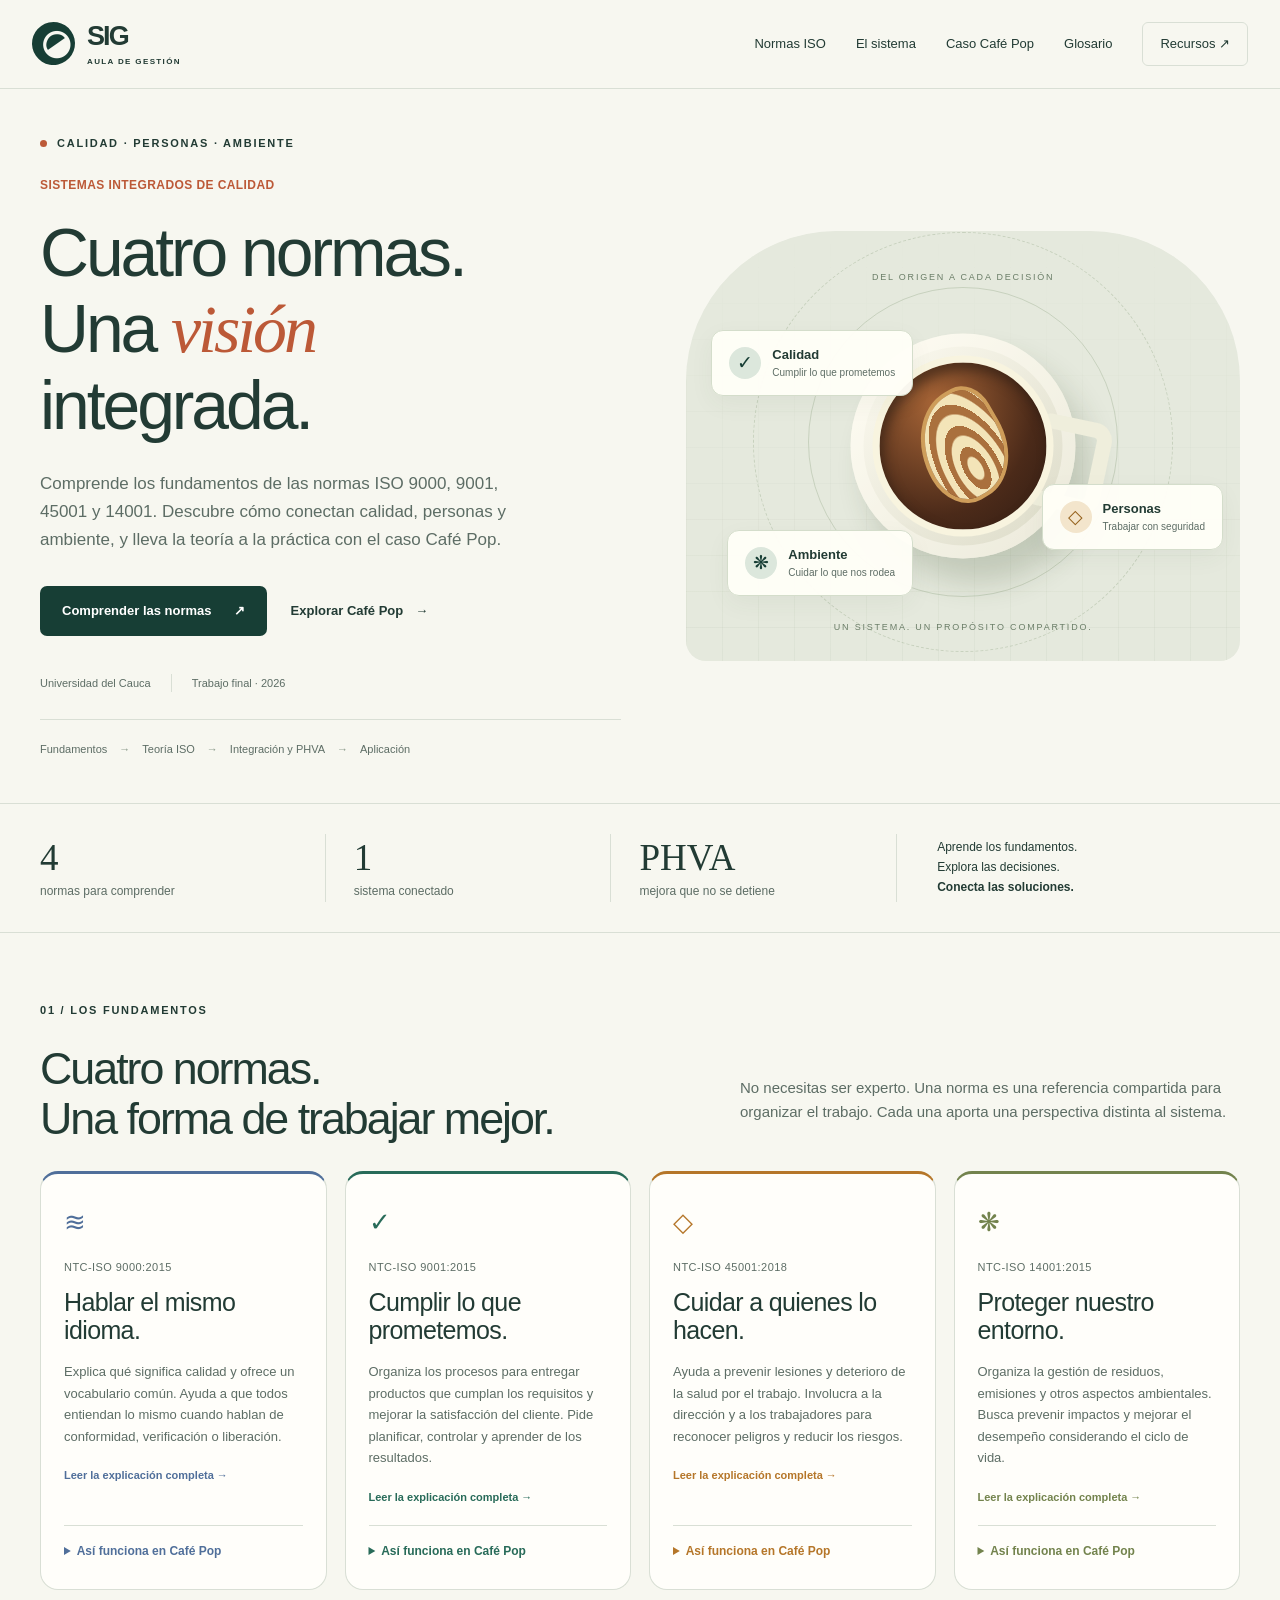
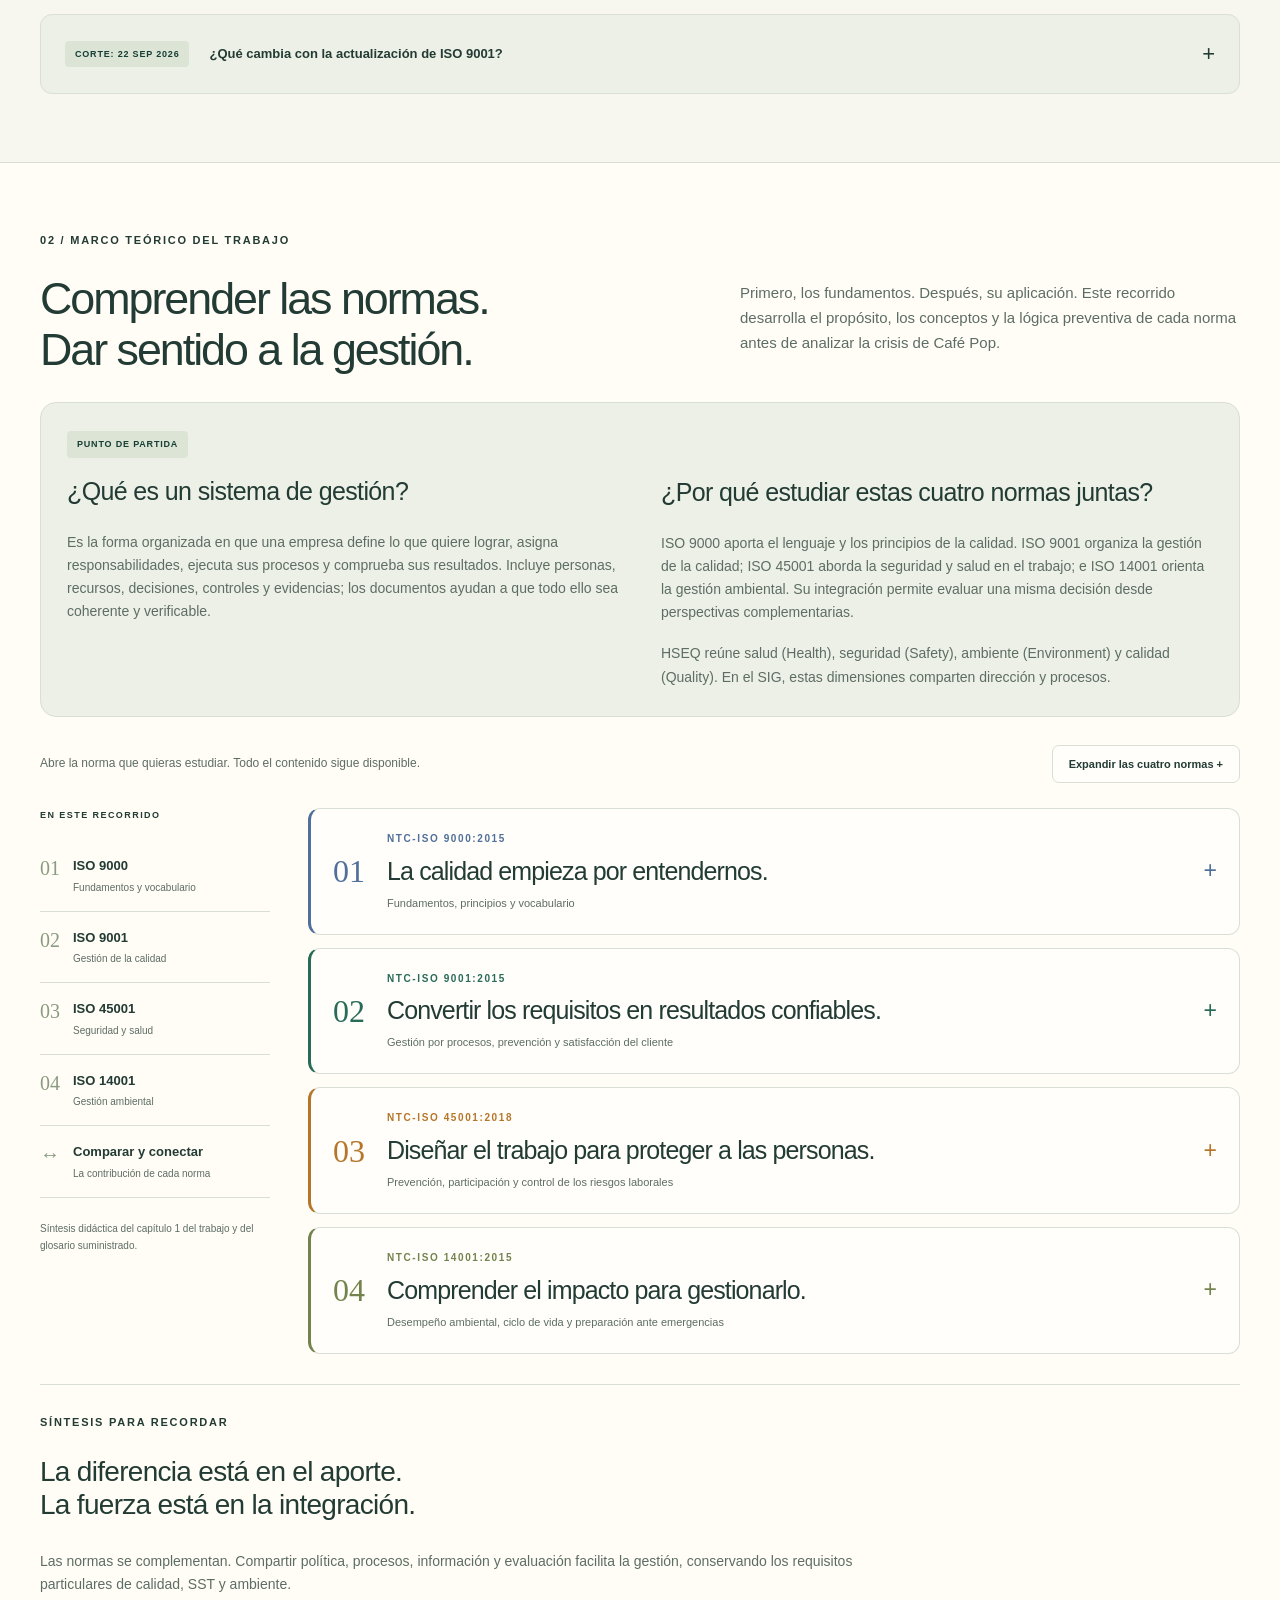
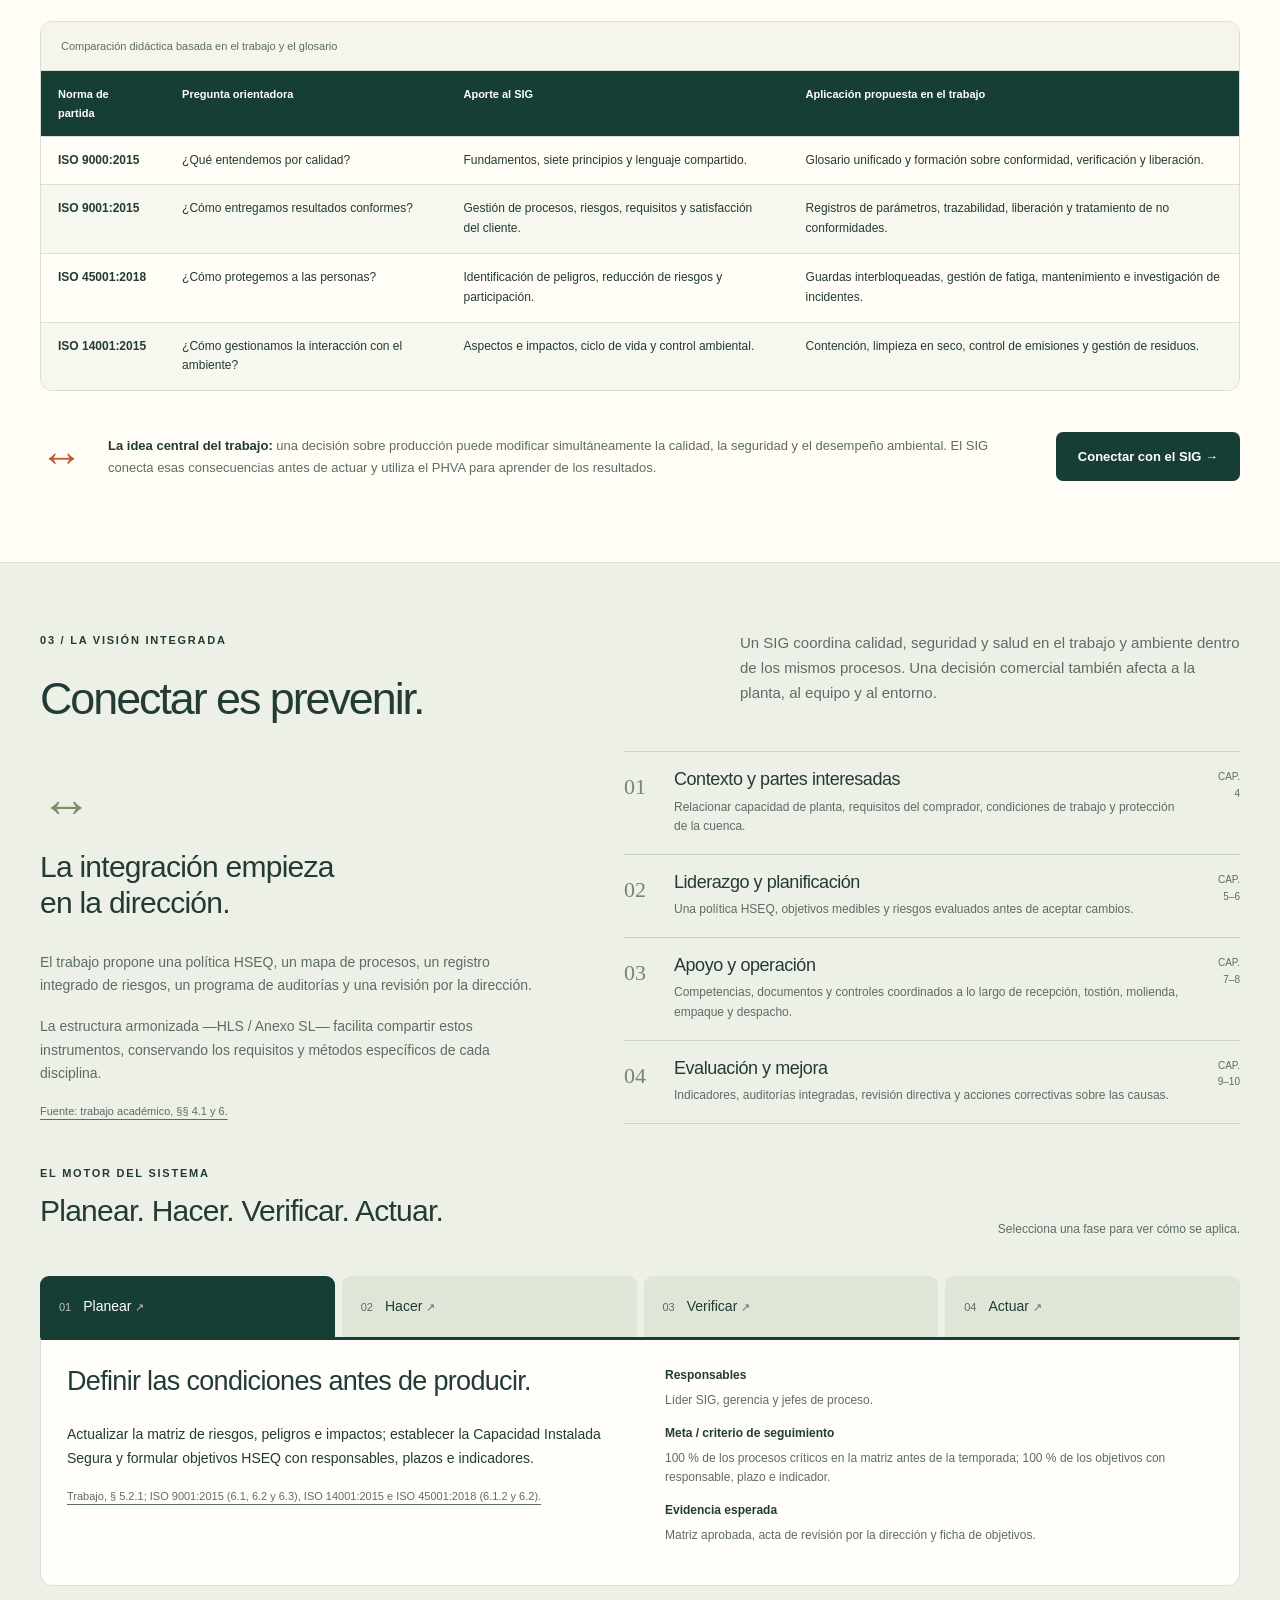
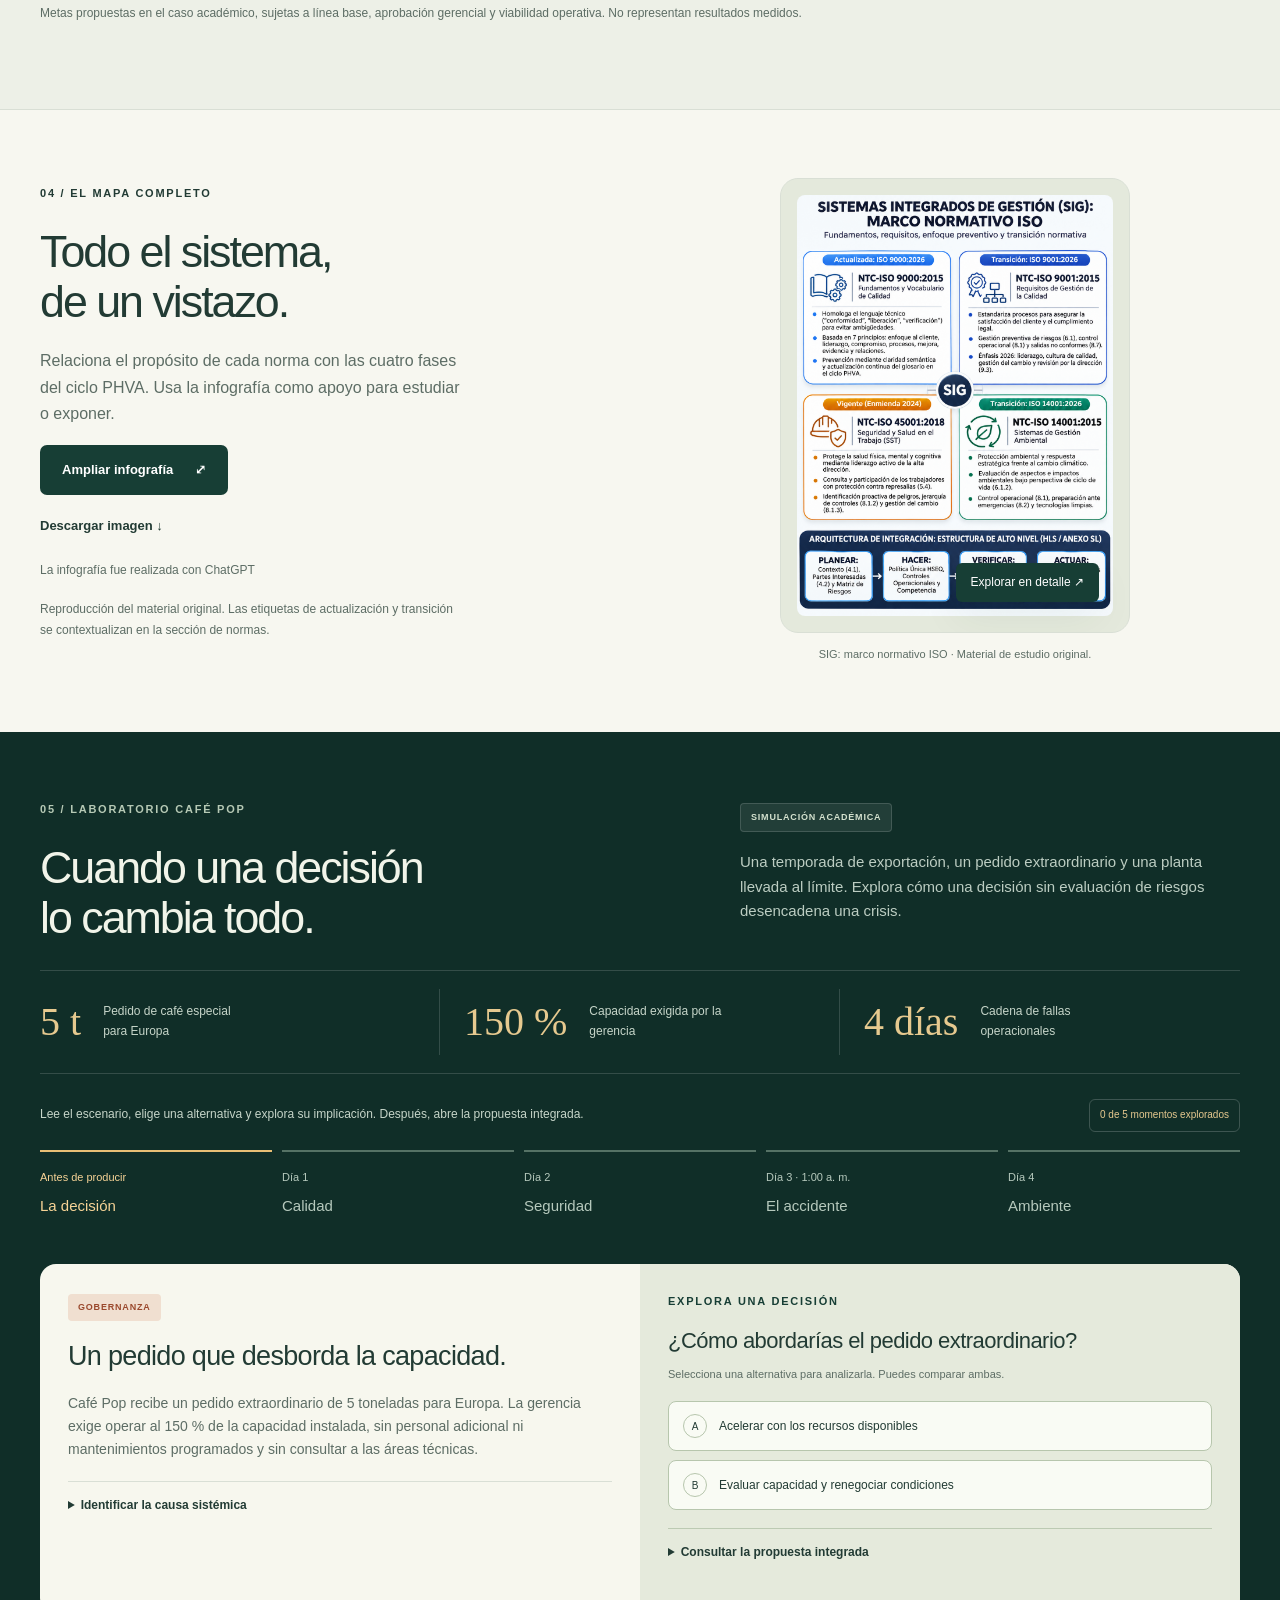
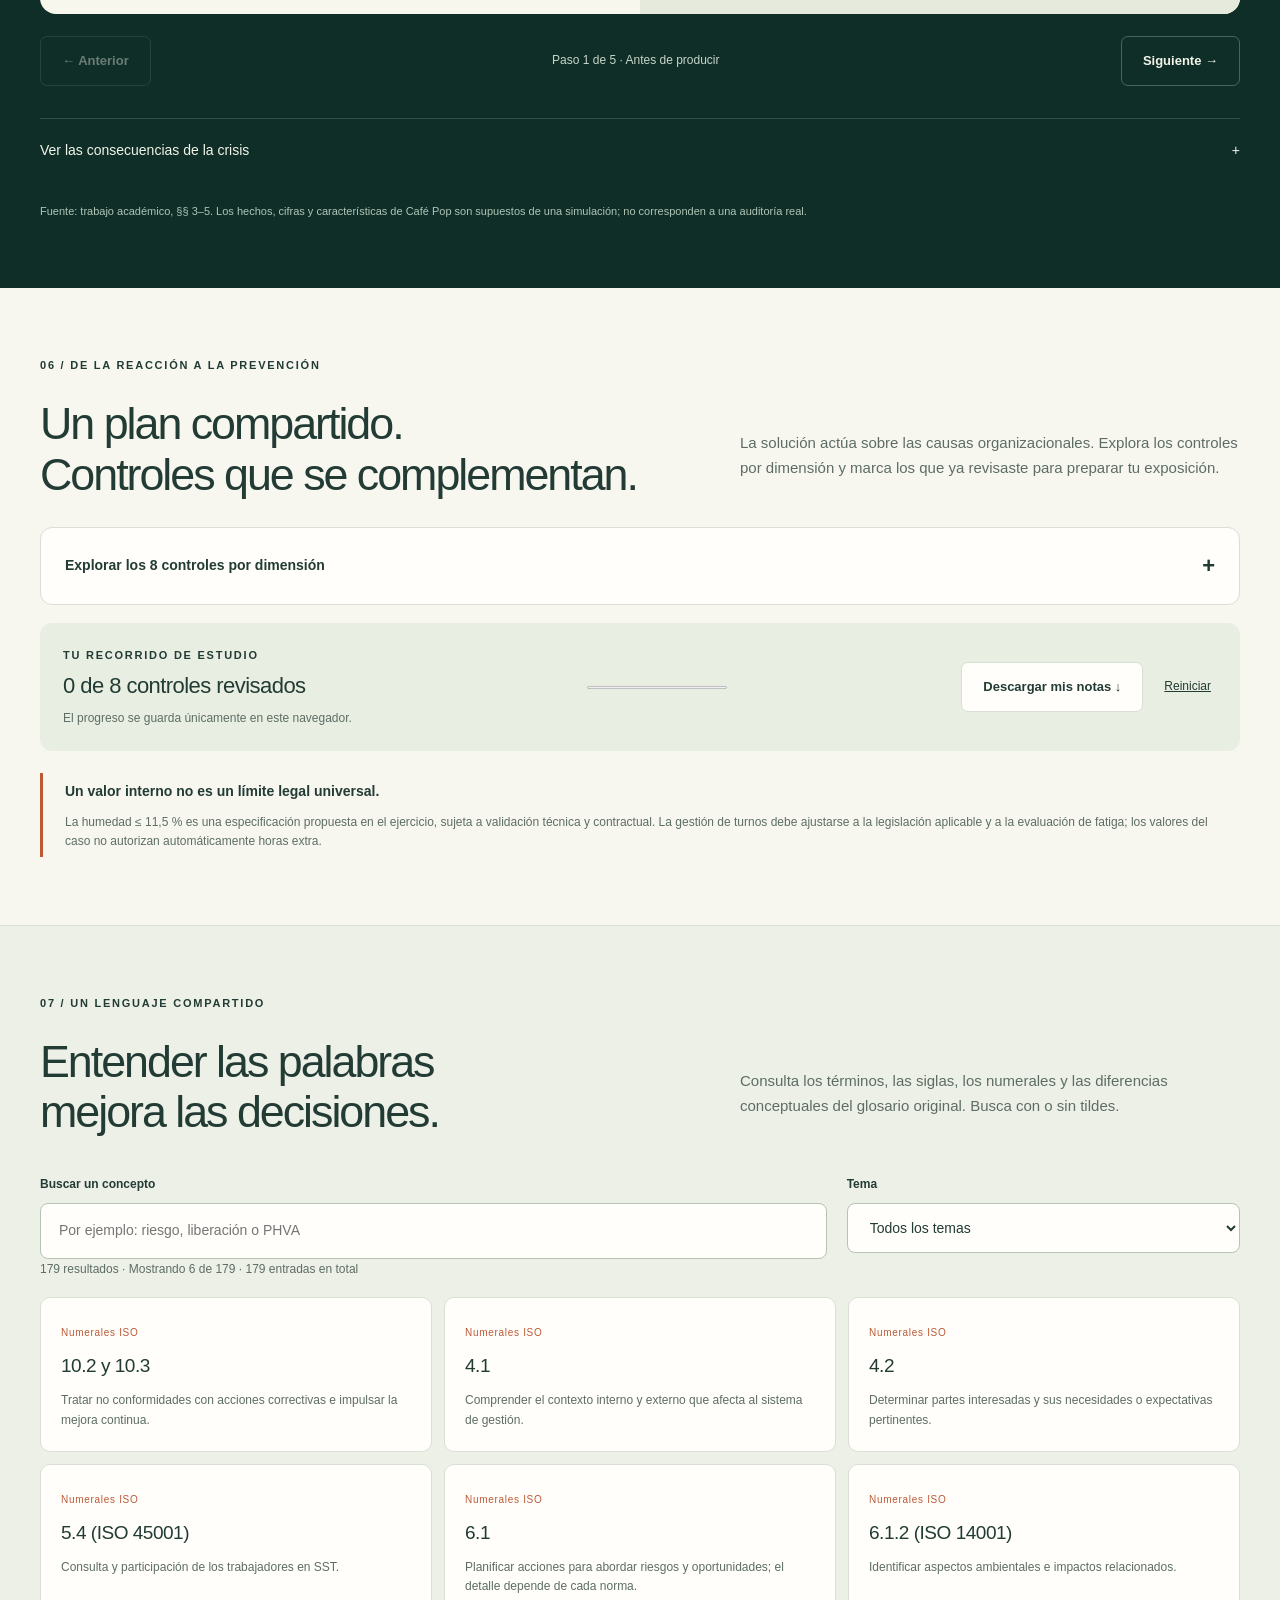
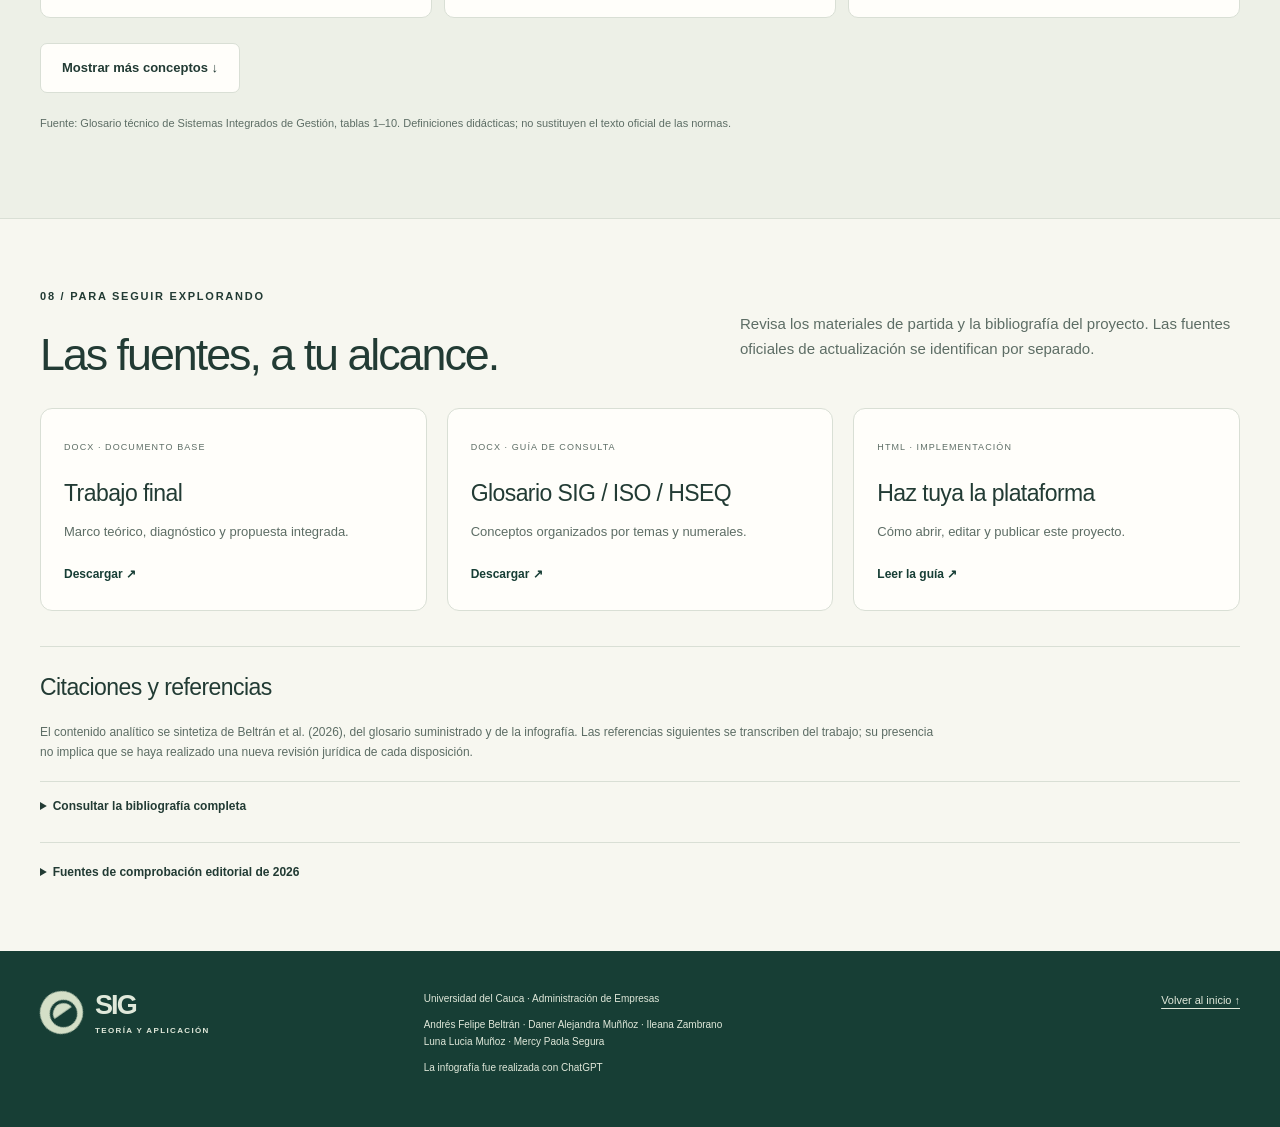
==== commit 9e8f06e4: "Corregir visualización de la infografía." ====
--- a/index.html
+++ b/index.html
@@ -117,4 +117,11 @@
 </main><footer><div class="wrap footer-grid"><div class="brand"><span class="brand-symbol" aria-hidden="true">◒</span><span>SIG<span class="brand-sub">TEORÍA Y APLICACIÓN</span></span></div><div><p>Universidad del Cauca · Administración de Empresas</p><p>Andrés Felipe Beltrán · Daner Alejandra Muññoz · Ileana Zambrano<br>Luna Lucia Muñoz · Mercy Paola Segura</p><p>La infografía fue realizada con ChatGPT</p></div><a href="#inicio">Volver al inicio ↑</a></div></footer>
 <dialog id="infographic-dialog" aria-labelledby="dialog-title"><div class="dialog-header"><h2 id="dialog-title">Marco normativo ISO</h2><button id="close-infographic" class="button secondary" autofocus>Cerrar ×</button></div><img src="assets/infografia.png" alt="Infografía original de Sistemas Integrados de Gestión, normas ISO y ciclo PHVA."><p>La infografía fue realizada con ChatGPT</p></dialog>
 <noscript><p class="noscript">Activa JavaScript para explorar las normas, el caso y el glosario interactivos. Puedes descargar los documentos originales desde Recursos.</p></noscript>
+<script id="embedded-infographic">
+(function(){
+ const imageData="[data-uri]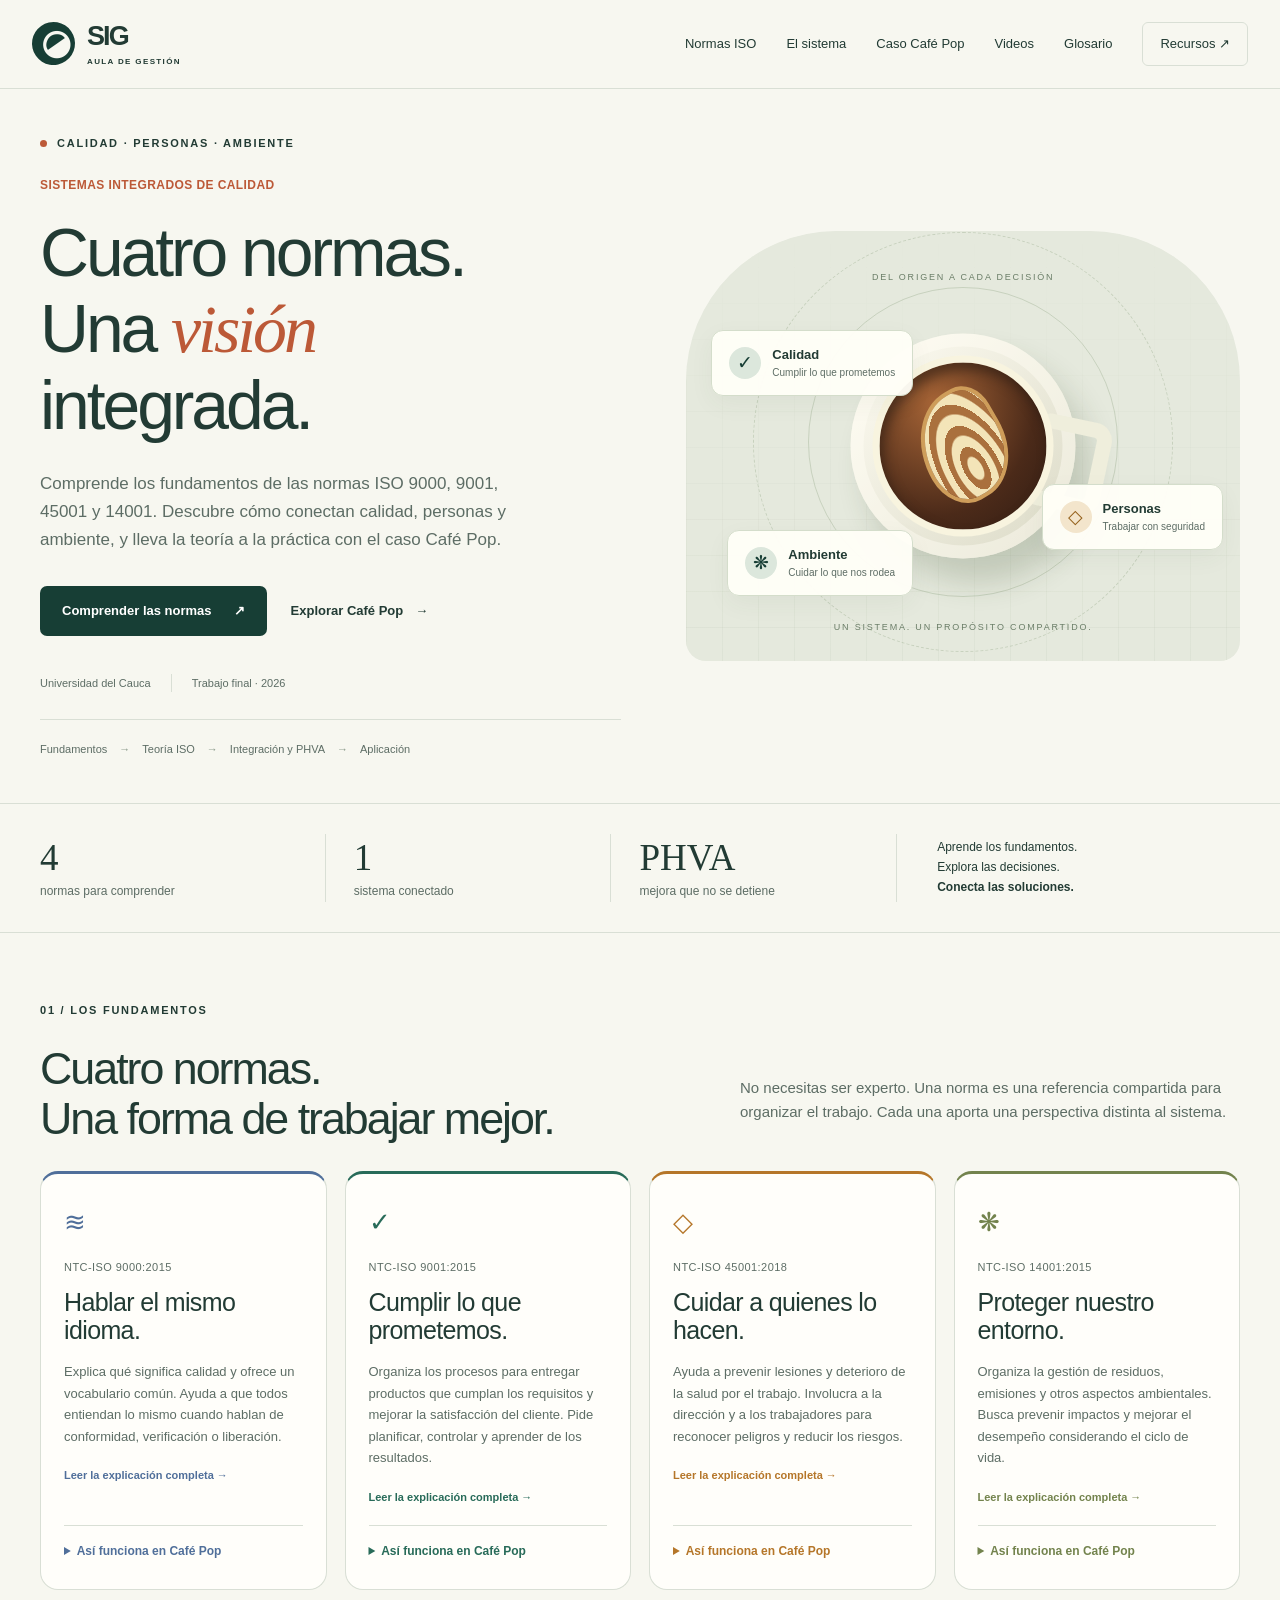
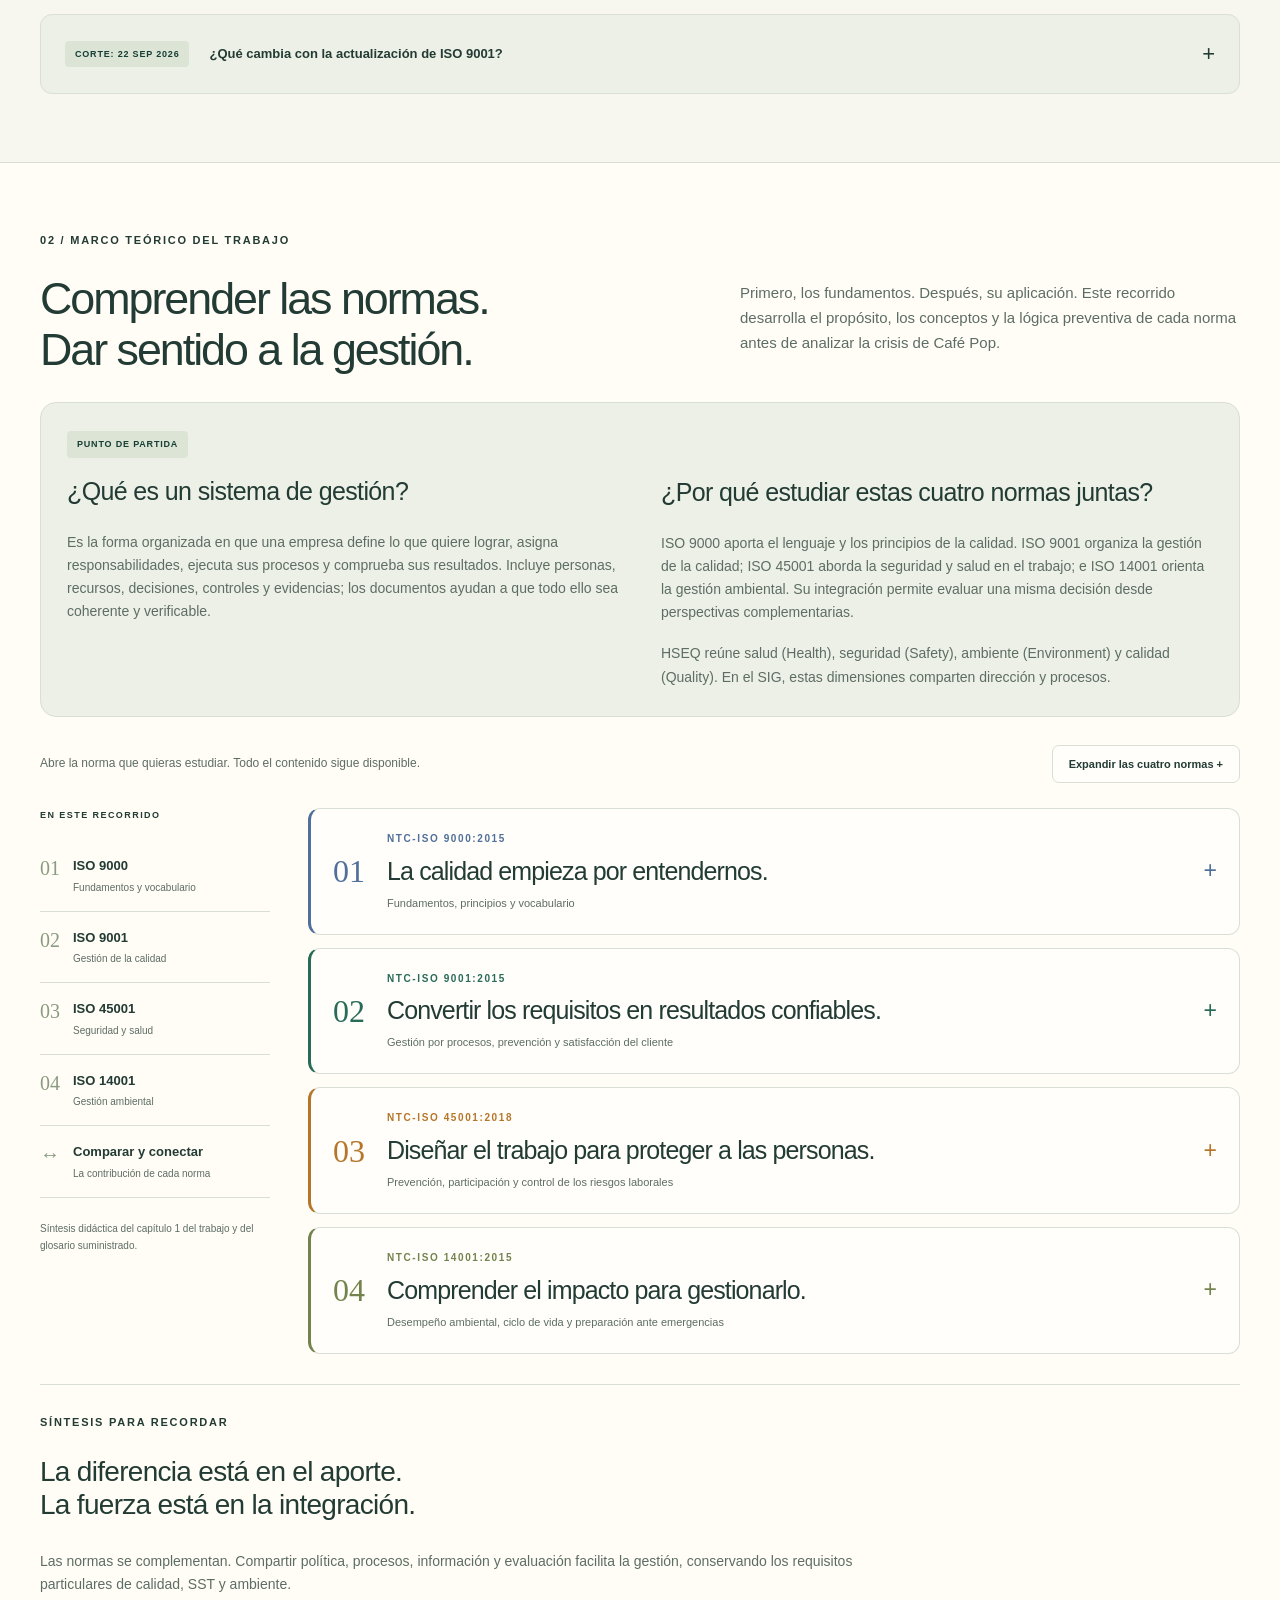
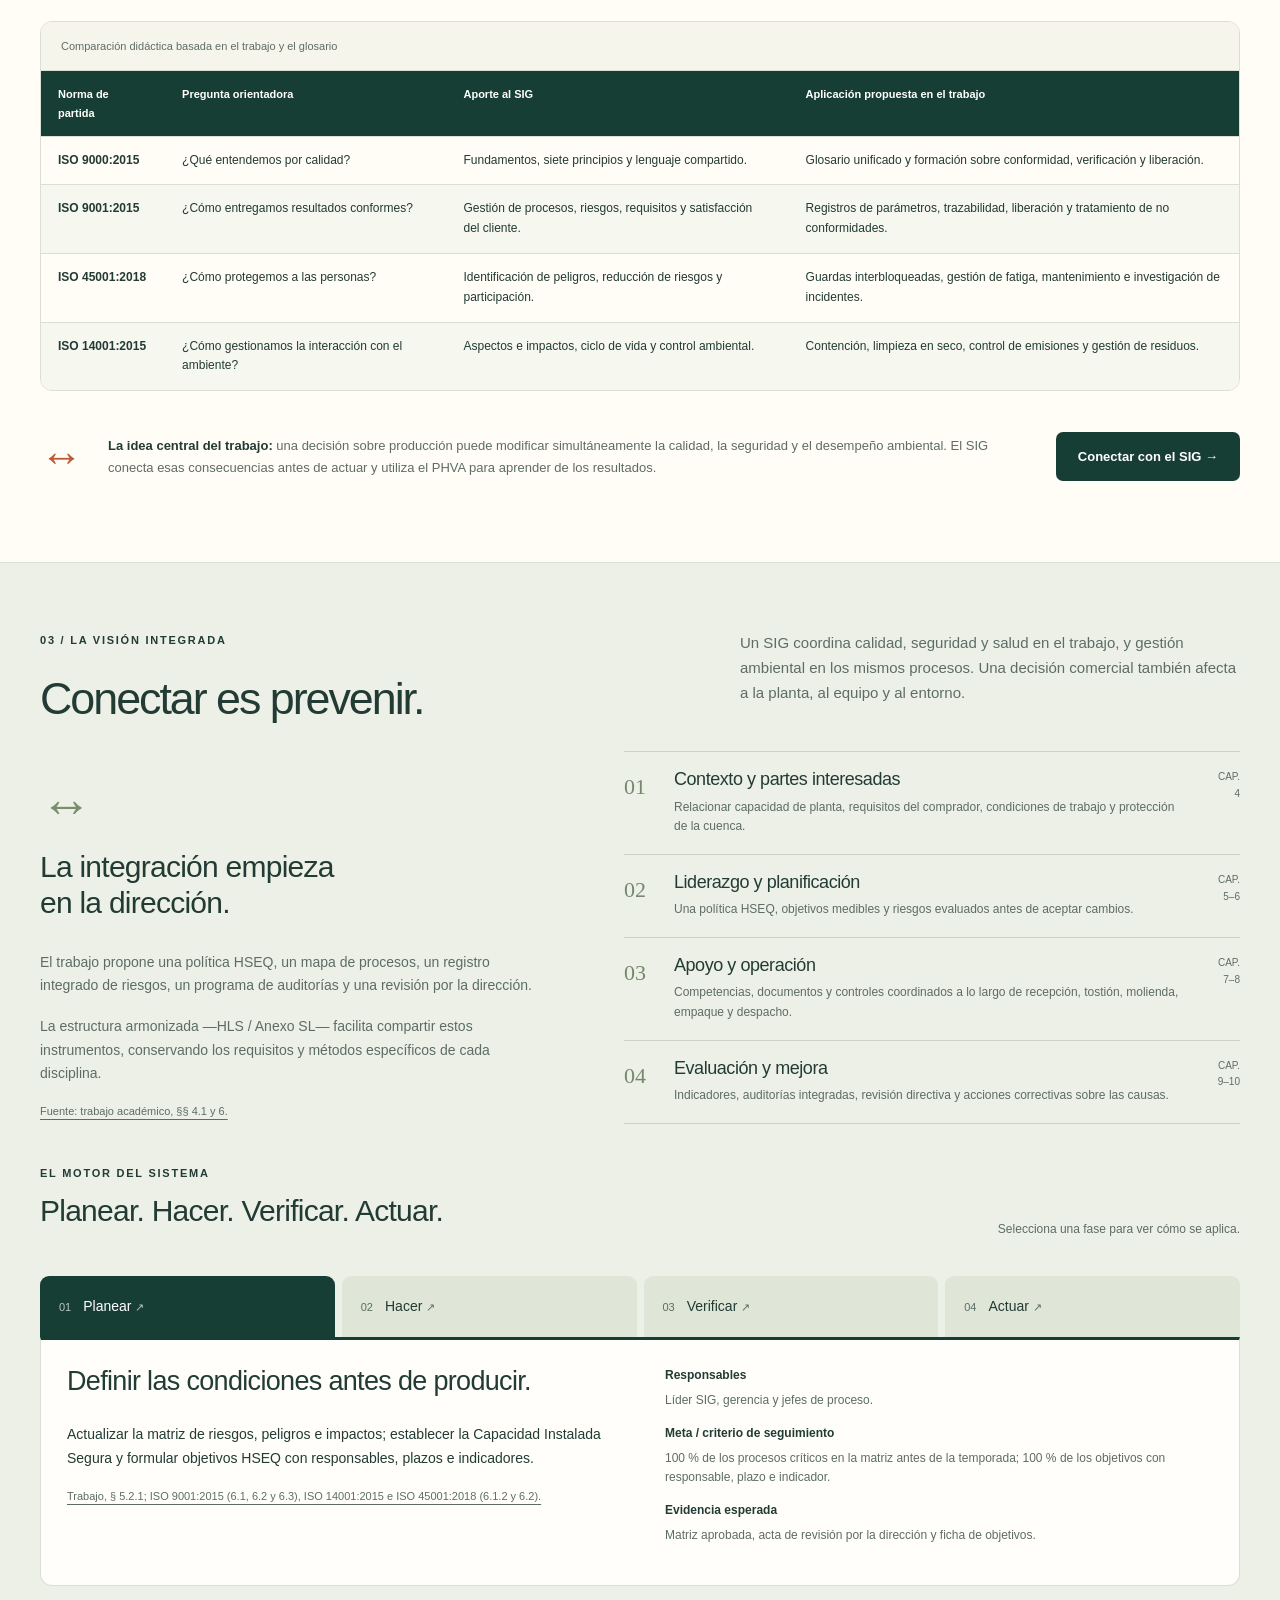
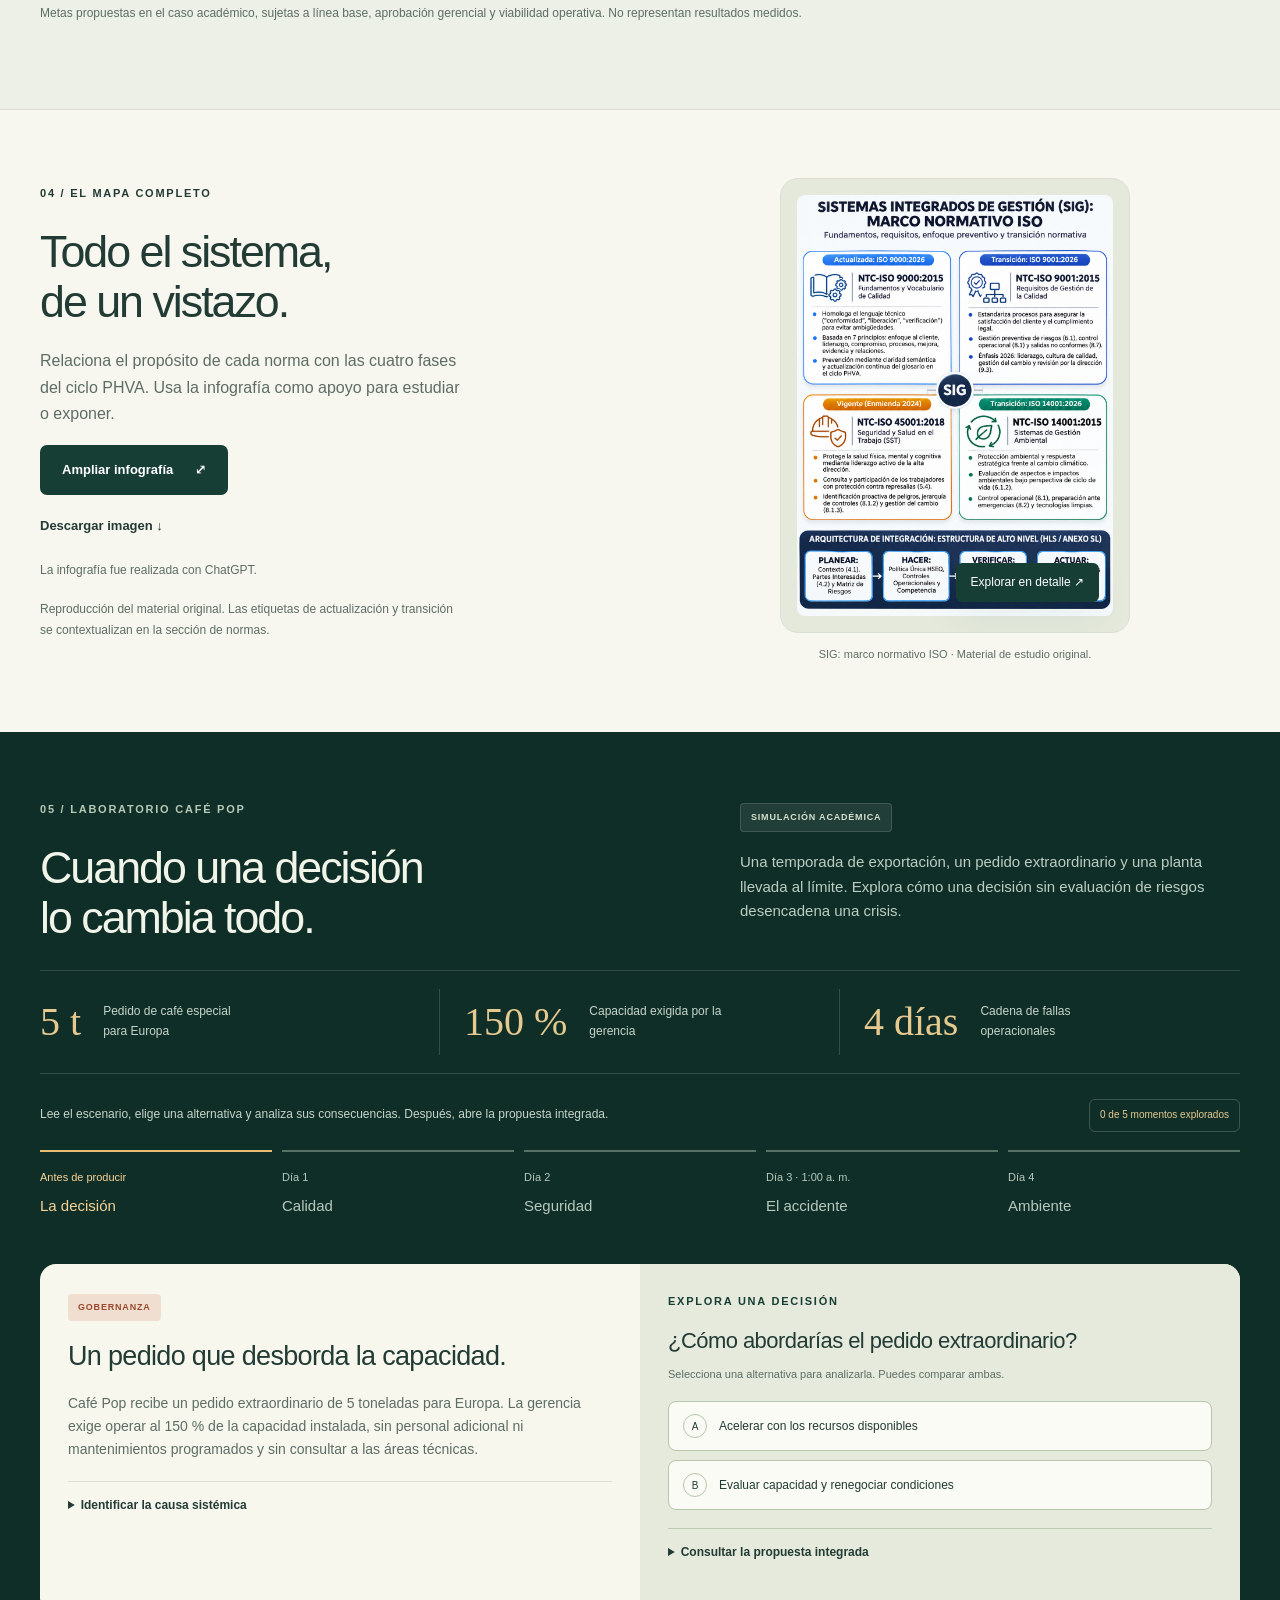
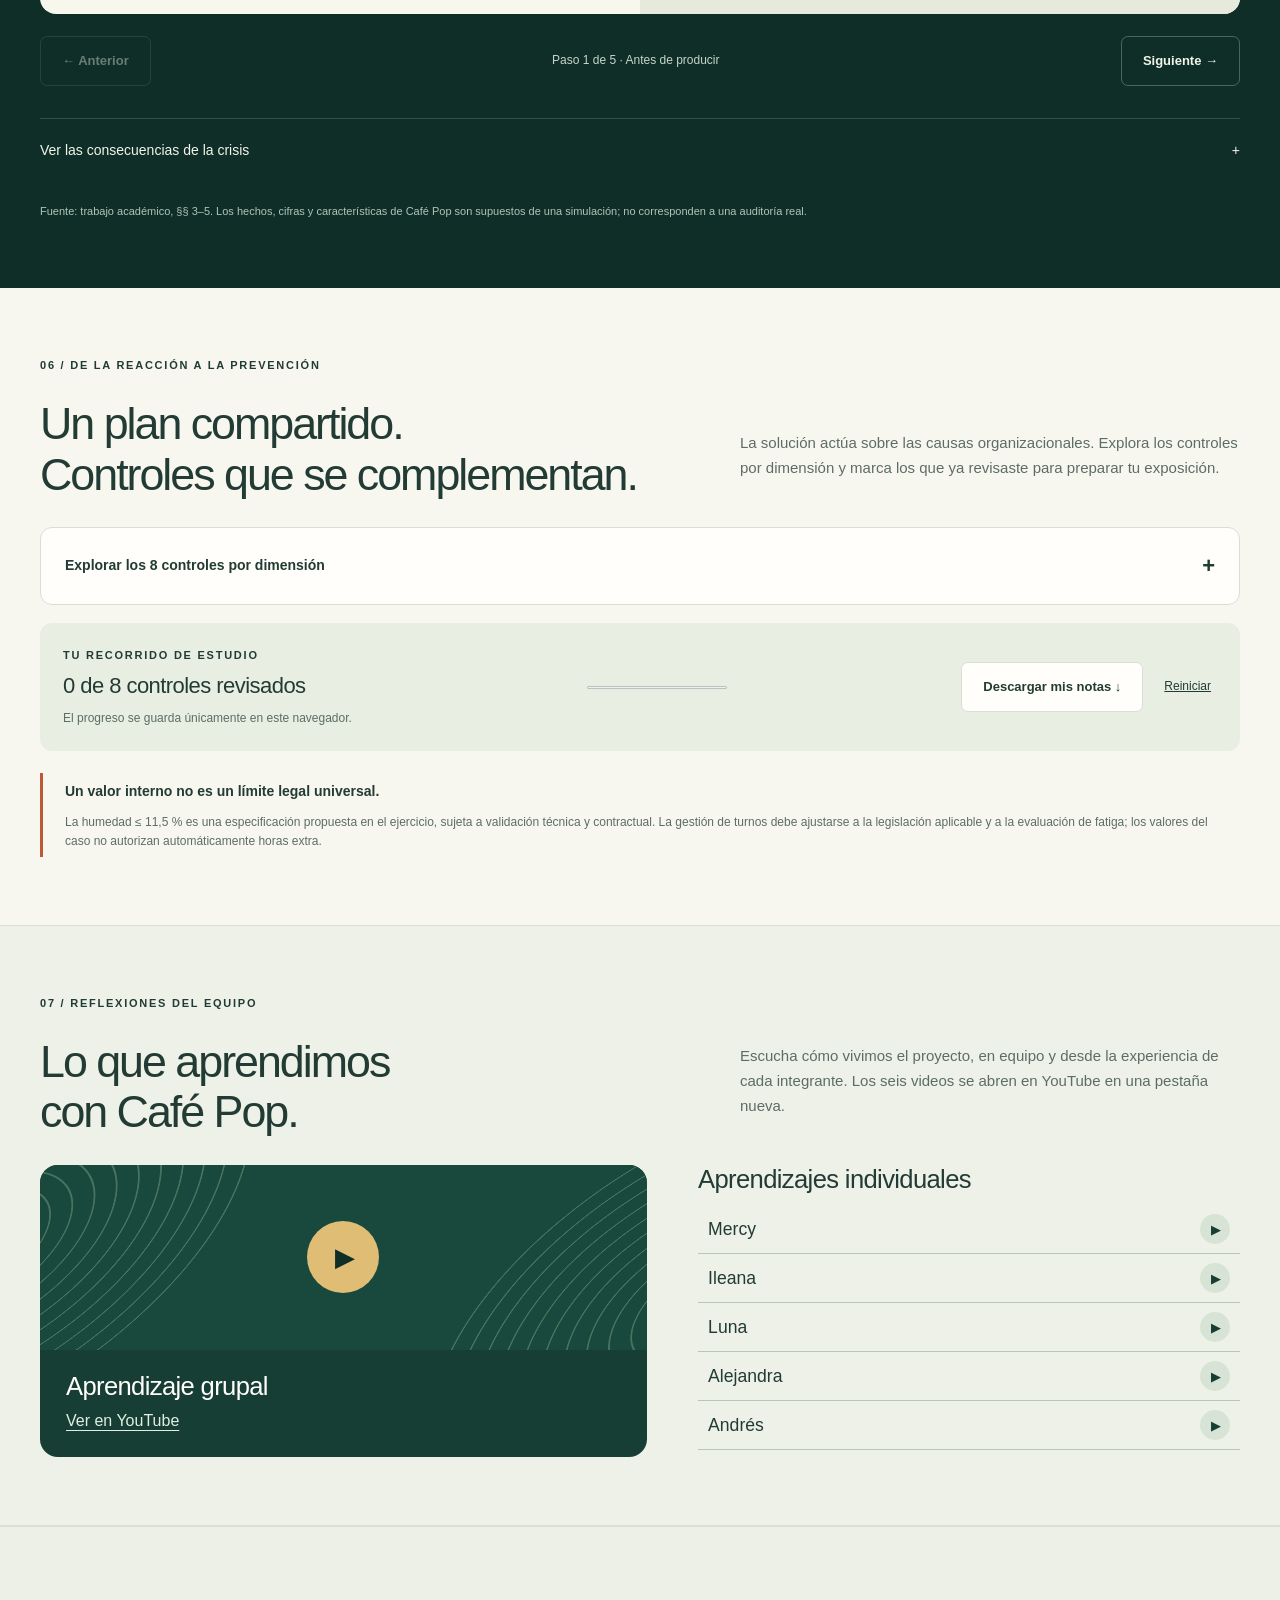
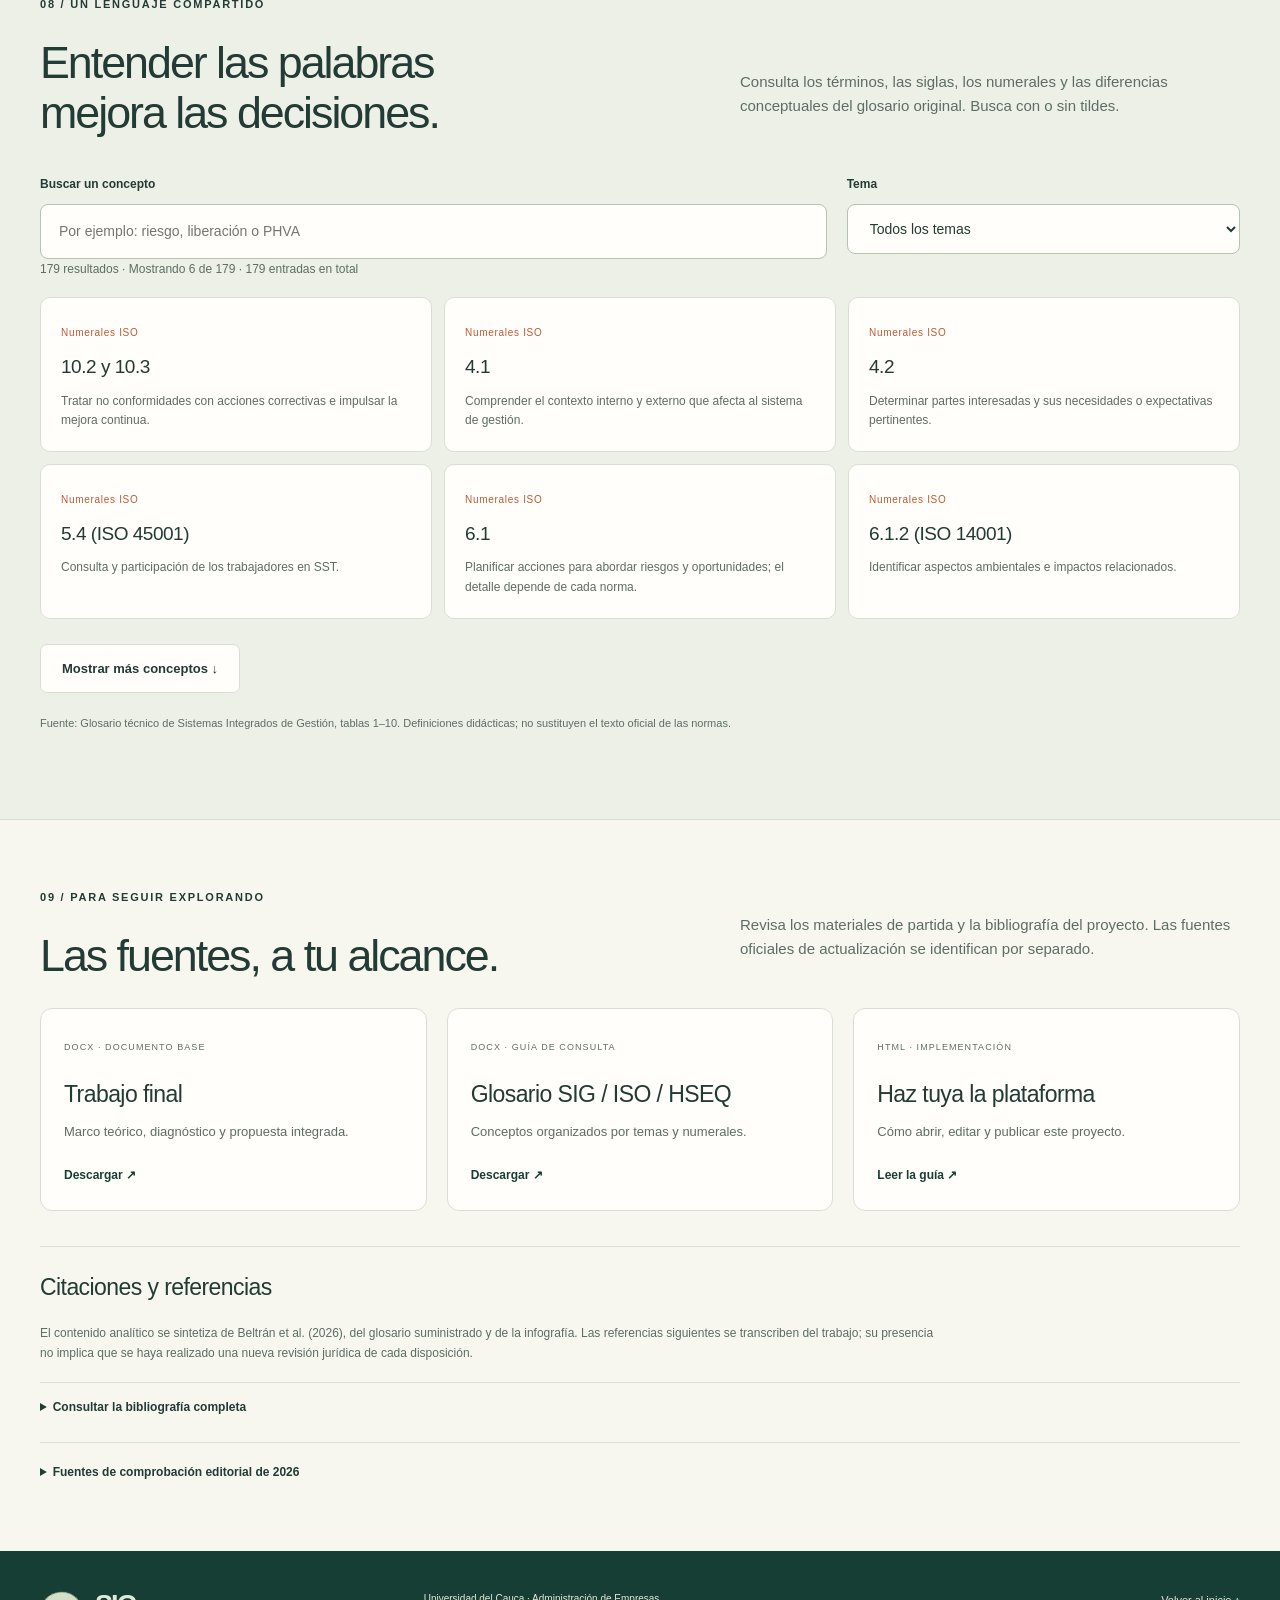
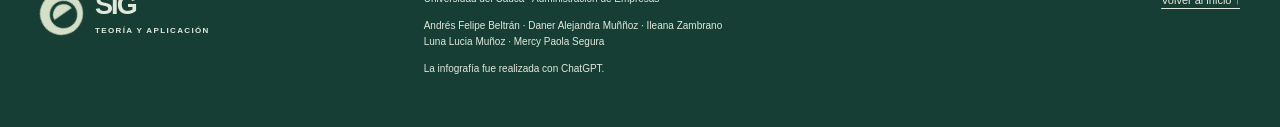
==== commit c2d0c367: "Añadir los seis videos de aprendizaje de Café Pop" ====
--- a/index.html
+++ b/index.html
@@ -12,7 +12,7 @@
 <header class="header"><div class="nav-wrap">
  <a href="#inicio" class="brand" aria-label="SIG, aula de gestión, inicio"><span class="brand-symbol" aria-hidden="true">◒</span><span>SIG<span class="brand-sub">AULA DE GESTIÓN</span></span></a>
  <button class="menu-toggle" aria-controls="nav" aria-expanded="false">Menú <span aria-hidden="true">☰</span></button>
- <nav id="nav" aria-label="Navegación principal"><a href="#teoria">Normas ISO</a><a href="#integracion">El sistema</a><a href="#caso">Caso Café Pop</a><a href="#glosario">Glosario</a><a href="#recursos" class="nav-resource">Recursos ↗</a></nav>
+ <nav id="nav" aria-label="Navegación principal"><a href="#teoria">Normas ISO</a><a href="#integracion">El sistema</a><a href="#caso">Caso Café Pop</a><a href="#videos">Videos</a><a href="#glosario">Glosario</a><a href="#recursos" class="nav-resource">Recursos ↗</a></nav>
 </div><div class="reading-progress" aria-hidden="true"><span id="reading-progress"></span></div></header>
 <main id="contenido">
 <section id="inicio" class="hero wrap">
@@ -90,16 +90,16 @@
 </div></section>
 
 <section id="integracion" class="system-section"><div class="wrap section">
- <div class="section-heading"><div><p class="eyebrow">03 / LA VISIÓN INTEGRADA</p><h2>Conectar es prevenir.</h2></div><p>Un SIG coordina calidad, seguridad y salud en el trabajo y ambiente dentro de los mismos procesos. Una decisión comercial también afecta a la planta, al equipo y al entorno.</p></div>
+ <div class="section-heading"><div><p class="eyebrow">03 / LA VISIÓN INTEGRADA</p><h2>Conectar es prevenir.</h2></div><p>Un SIG coordina calidad, seguridad y salud en el trabajo, y gestión ambiental en los mismos procesos. Una decisión comercial también afecta a la planta, al equipo y al entorno.</p></div>
  <div class="system-layout"><div class="system-statement"><span class="large-symbol" aria-hidden="true">↔</span><h3>La integración empieza<br>en la dirección.</h3><p>El trabajo propone una política HSEQ, un mapa de procesos, un registro integrado de riesgos, un programa de auditorías y una revisión por la dirección.</p><p>La estructura armonizada —HLS / Anexo SL— facilita compartir estos instrumentos, conservando los requisitos y métodos específicos de cada disciplina.</p><a href="#referencias" class="source">Fuente: trabajo académico, §§ 4.1 y 6.</a></div><div id="system-rows" class="system-rows"></div></div>
  <div class="phva-heading"><div><p class="eyebrow">EL MOTOR DEL SISTEMA</p><h3>Planear. Hacer. Verificar. Actuar.</h3></div><p>Selecciona una fase para ver cómo se aplica.</p></div>
  <div class="phva-tabs" role="tablist" aria-label="Fases del ciclo PHVA" id="phva-tabs"></div><div id="phva-panel" class="phva-panel" role="tabpanel" tabindex="0"></div>
  <p class="note">Metas propuestas en el caso académico, sujetas a línea base, aprobación gerencial y viabilidad operativa. No representan resultados medidos.</p>
 </div></section>
-<section id="infografia" class="wrap section infographic-section"><div class="infographic-copy"><p class="eyebrow">04 / EL MAPA COMPLETO</p><h2>Todo el sistema,<br>de un vistazo.</h2><p>Relaciona el propósito de cada norma con las cuatro fases del ciclo PHVA. Usa la infografía como apoyo para estudiar o exponer.</p><button class="button primary" id="open-infographic">Ampliar infografía <span aria-hidden="true">⤢</span></button><a class="text-link" href="assets/infografia.png" download="Infografia_SIG_ISO_PHVA.png">Descargar imagen ↓</a><p class="credit">La infografía fue realizada con ChatGPT</p><p class="note">Reproducción del material original. Las etiquetas de actualización y transición se contextualizan en la sección de normas.</p></div><figure><button id="image-preview" class="image-preview" aria-label="Abrir la infografía en tamaño ampliado"><img src="assets/infografia.png" alt="Infografía de los Sistemas Integrados de Gestión: ISO 9000, ISO 9001, ISO 45001, ISO 14001 y ciclo PHVA. El contenido se desarrolla en las secciones de normas e integración." loading="lazy" width="1086" height="1448"><span>Explorar en detalle ↗</span></button><figcaption>SIG: marco normativo ISO · Material de estudio original.</figcaption></figure></section>
+<section id="infografia" class="wrap section infographic-section"><div class="infographic-copy"><p class="eyebrow">04 / EL MAPA COMPLETO</p><h2>Todo el sistema,<br>de un vistazo.</h2><p>Relaciona el propósito de cada norma con las cuatro fases del ciclo PHVA. Usa la infografía como apoyo para estudiar o exponer.</p><button class="button primary" id="open-infographic">Ampliar infografía <span aria-hidden="true">⤢</span></button><a class="text-link" href="assets/infografia.png" download="Infografia_SIG_ISO_PHVA.png">Descargar imagen ↓</a><p class="credit">La infografía fue realizada con ChatGPT.</p><p class="note">Reproducción del material original. Las etiquetas de actualización y transición se contextualizan en la sección de normas.</p></div><figure><button id="image-preview" class="image-preview" aria-label="Abrir la infografía en tamaño ampliado"><img src="assets/infografia.png" alt="Infografía de los Sistemas Integrados de Gestión: ISO 9000, ISO 9001, ISO 45001, ISO 14001 y ciclo PHVA. El contenido se desarrolla en las secciones de normas e integración." loading="lazy" width="1086" height="1448"><span>Explorar en detalle ↗</span></button><figcaption>SIG: marco normativo ISO · Material de estudio original.</figcaption></figure></section>
 <section id="caso" class="case-section"><div class="wrap section"><div class="section-heading"><div><p class="eyebrow">05 / LABORATORIO CAFÉ POP</p><h2>Cuando una decisión<br>lo cambia todo.</h2></div><div><span class="pill light">SIMULACIÓN ACADÉMICA</span><p>Una temporada de exportación, un pedido extraordinario y una planta llevada al límite. Explora cómo una decisión sin evaluación de riesgos desencadena una crisis.</p></div></div>
  <div class="case-stats"><div><strong>5 t</strong><span>Pedido de café especial para Europa</span></div><div><strong>150 %</strong><span>Capacidad exigida por la gerencia</span></div><div><strong>4 días</strong><span>Cadena de fallas operacionales</span></div></div>
- <div class="case-interaction-note"><p>Lee el escenario, elige una alternativa y explora su implicación. Después, abre la propuesta integrada.</p><span id="case-explored" aria-live="polite">0 de 5 momentos explorados</span></div><div class="timeline" role="tablist" aria-label="Secuencia del caso Café Pop" id="timeline"></div>
+ <div class="case-interaction-note"><p>Lee el escenario, elige una alternativa y analiza sus consecuencias. Después, abre la propuesta integrada.</p><span id="case-explored" aria-live="polite">0 de 5 momentos explorados</span></div><div class="timeline" role="tablist" aria-label="Secuencia del caso Café Pop" id="timeline"></div>
  <div class="case-panel" id="case-panel" role="tabpanel" tabindex="0"></div>
  <div class="case-controls"><button class="button outline-light" id="case-prev">← Anterior</button><span id="case-counter" aria-live="polite"></span><button class="button outline-light" id="case-next">Siguiente →</button></div>
  <details class="consequences"><summary>Ver las consecuencias de la crisis <span aria-hidden="true">+</span></summary><div class="consequence-grid"><div><h3>Calidad e inocuidad</h3><p>Riesgo de rechazo del lote por humedad fuera de especificación. Las micotoxinas requieren confirmación analítica; no se presumen a partir de la humedad.</p></div><div><h3>Finanzas</h3><p>El escenario supone una pérdida de COP 180.000.000 por el lote rechazado, además de penalizaciones y reposición. Es una cifra del ejercicio.</p></div><div><h3>Personas y ambiente</h3><p>Lesión grave, investigación del accidente, alerta de la CRC, posible proceso sancionatorio y necesidad de remediación.</p></div><div><h3>Confianza</h3><p>Pérdida de credibilidad ante el comprador y deterioro de la relación con la comunidad de la cuenca del río Molino.</p></div></div></details>
@@ -110,12 +110,24 @@
  <div class="learning-plan"><div><p class="eyebrow">TU RECORRIDO DE ESTUDIO</p><h3 id="plan-count">0 de 8 controles revisados</h3><p id="save-status" class="note">El progreso se guarda únicamente en este navegador.</p></div><progress id="plan-progress" max="8" value="0" aria-label="Controles revisados"></progress><div class="actions"><button class="button secondary" id="export-plan">Descargar mis notas ↓</button><button class="text-button" id="reset-plan">Reiniciar</button></div></div>
  <div class="callout"><strong>Un valor interno no es un límite legal universal.</strong><p>La humedad ≤ 11,5 % es una especificación propuesta en el ejercicio, sujeta a validación técnica y contractual. La gestión de turnos debe ajustarse a la legislación aplicable y a la evaluación de fatiga; los valores del caso no autorizan automáticamente horas extra.</p></div>
 </section>
-<section id="glosario" class="glossary-section"><div class="wrap section"><div class="section-heading"><div><p class="eyebrow">07 / UN LENGUAJE COMPARTIDO</p><h2>Entender las palabras<br>mejora las decisiones.</h2></div><p>Consulta los términos, las siglas, los numerales y las diferencias conceptuales del glosario original. Busca con o sin tildes.</p></div><div class="search-bar"><div><label for="glossary-search">Buscar un concepto</label><input id="glossary-search" type="search" placeholder="Por ejemplo: riesgo, liberación o PHVA" autocomplete="off"></div><div><label for="glossary-category">Tema</label><select id="glossary-category"><option value="">Todos los temas</option></select></div></div><p id="glossary-count" role="status" class="note"></p><div id="glossary-list" class="glossary-grid"></div><button id="show-more" class="button secondary">Mostrar más conceptos ↓</button><p class="source">Fuente: Glosario técnico de Sistemas Integrados de Gestión, tablas 1–10. Definiciones didácticas; no sustituyen el texto oficial de las normas.</p></div></section>
-<section id="recursos" class="wrap section"><div class="section-heading"><div><p class="eyebrow">08 / PARA SEGUIR EXPLORANDO</p><h2>Las fuentes, a tu alcance.</h2></div><p>Revisa los materiales de partida y la bibliografía del proyecto. Las fuentes oficiales de actualización se identifican por separado.</p></div><div class="resource-grid"><a href="assets/trabajo.docx" download><span>DOCX · DOCUMENTO BASE</span><h3>Trabajo final</h3><p>Marco teórico, diagnóstico y propuesta integrada.</p><b>Descargar ↗</b></a><a href="assets/glosario.docx" download><span>DOCX · GUÍA DE CONSULTA</span><h3>Glosario SIG / ISO / HSEQ</h3><p>Conceptos organizados por temas y numerales.</p><b>Descargar ↗</b></a><a href="GUIA_DE_USO.html"><span>HTML · IMPLEMENTACIÓN</span><h3>Haz tuya la plataforma</h3><p>Cómo abrir, editar y publicar este proyecto.</p><b>Leer la guía ↗</b></a></div>
+<section id="videos" aria-labelledby="video-heading"><div class="wrap section">
+ <div class="section-heading"><div><p class="eyebrow">07 / REFLEXIONES DEL EQUIPO</p><h2 id="video-heading">Lo que aprendimos<br>con Café Pop.</h2></div><p>Escucha cómo vivimos el proyecto, en equipo y desde la experiencia de cada integrante. Los seis videos se abren en YouTube en una pestaña nueva.</p></div>
+ <div class="video-layout">
+ <a class="group-film" href="https://youtu.be/atg0eiWDy5g?si=6QSZ0zNgV3CzOrUH" target="_blank" rel="noopener noreferrer" aria-label="Ver el video de aprendizaje grupal en YouTube (nueva pestaña)">
+ <div class="film-cover" aria-hidden="true"><span class="film-play">▶</span></div>
+ <div class="film-caption"><h3>Aprendizaje grupal</h3><span>Ver en YouTube</span></div></a>
+ <div class="solo-films"><h3>Aprendizajes individuales</h3><ul><li><a href="https://youtube.com/shorts/BUEBWx5ZWOo?si=xX1wdLeOEWFy6cKh" target="_blank" rel="noopener noreferrer" aria-label="Ver el video de Mercy en YouTube (nueva pestaña)"><span>Mercy</span><span class="watch-icon" aria-hidden="true">▶</span></a></li>
+<li><a href="https://youtu.be/trZn2JteylQ?si=GB651q3Uj2A19o16" target="_blank" rel="noopener noreferrer" aria-label="Ver el video de Ileana en YouTube (nueva pestaña)"><span>Ileana</span><span class="watch-icon" aria-hidden="true">▶</span></a></li>
+<li><a href="https://youtube.com/watch?v=NY9RdJtvN8Y&amp;feature=shared" target="_blank" rel="noopener noreferrer" aria-label="Ver el video de Luna en YouTube (nueva pestaña)"><span>Luna</span><span class="watch-icon" aria-hidden="true">▶</span></a></li>
+<li><a href="https://youtu.be/aIoFYEIgu58?si=1G9h-RTPNi5Sifh2" target="_blank" rel="noopener noreferrer" aria-label="Ver el video de Alejandra en YouTube (nueva pestaña)"><span>Alejandra</span><span class="watch-icon" aria-hidden="true">▶</span></a></li>
+<li><a href="https://youtube.com/shorts/moFIDI0AdVo?si=5O9vr6rkVgmzpHOy" target="_blank" rel="noopener noreferrer" aria-label="Ver el video de Andrés en YouTube (nueva pestaña)"><span>Andrés</span><span class="watch-icon" aria-hidden="true">▶</span></a></li></ul></div>
+ </div></div></section>
+<section id="glosario" class="glossary-section"><div class="wrap section"><div class="section-heading"><div><p class="eyebrow">08 / UN LENGUAJE COMPARTIDO</p><h2>Entender las palabras<br>mejora las decisiones.</h2></div><p>Consulta los términos, las siglas, los numerales y las diferencias conceptuales del glosario original. Busca con o sin tildes.</p></div><div class="search-bar"><div><label for="glossary-search">Buscar un concepto</label><input id="glossary-search" type="search" placeholder="Por ejemplo: riesgo, liberación o PHVA" autocomplete="off"></div><div><label for="glossary-category">Tema</label><select id="glossary-category"><option value="">Todos los temas</option></select></div></div><p id="glossary-count" role="status" class="note"></p><div id="glossary-list" class="glossary-grid"></div><button id="show-more" class="button secondary">Mostrar más conceptos ↓</button><p class="source">Fuente: Glosario técnico de Sistemas Integrados de Gestión, tablas 1–10. Definiciones didácticas; no sustituyen el texto oficial de las normas.</p></div></section>
+<section id="recursos" class="wrap section"><div class="section-heading"><div><p class="eyebrow">09 / PARA SEGUIR EXPLORANDO</p><h2>Las fuentes, a tu alcance.</h2></div><p>Revisa los materiales de partida y la bibliografía del proyecto. Las fuentes oficiales de actualización se identifican por separado.</p></div><div class="resource-grid"><a href="assets/trabajo.docx" download><span>DOCX · DOCUMENTO BASE</span><h3>Trabajo final</h3><p>Marco teórico, diagnóstico y propuesta integrada.</p><b>Descargar ↗</b></a><a href="assets/glosario.docx" download><span>DOCX · GUÍA DE CONSULTA</span><h3>Glosario SIG / ISO / HSEQ</h3><p>Conceptos organizados por temas y numerales.</p><b>Descargar ↗</b></a><a href="GUIA_DE_USO.html"><span>HTML · IMPLEMENTACIÓN</span><h3>Haz tuya la plataforma</h3><p>Cómo abrir, editar y publicar este proyecto.</p><b>Leer la guía ↗</b></a></div>
  <div id="referencias" class="references"><h3>Citaciones y referencias</h3><p>El contenido analítico se sintetiza de Beltrán et al. (2026), del glosario suministrado y de la infografía. Las referencias siguientes se transcriben del trabajo; su presencia no implica que se haya realizado una nueva revisión jurídica de cada disposición.</p><details class="bibliography-disclosure"><summary>Consultar la bibliografía completa</summary><ol id="reference-list"></ol></details><details><summary>Fuentes de comprobación editorial de 2026</summary><ul><li><a href="https://www.iso.org/standard/9001" target="_blank" rel="noopener">ISO 9001:2026 — ficha oficial y fecha de publicación.</a></li><li><a href="https://www.iso.org/news/2026/09/ISO9001-2026" target="_blank" rel="noopener">ISO, 16 de septiembre de 2026 — anuncio y enfoques de la actualización.</a></li><li><a href="https://www.iso.org/es/norma/9000" target="_blank" rel="noopener">ISO 9000:2026 — catálogo oficial.</a></li><li><a href="https://www.iso.org/standard/14001" target="_blank" rel="noopener">ISO 14001:2026 — catálogo oficial.</a></li></ul><p class="note">Comprobación realizada el 16 de noviembre de 2026. La explicación de ISO 9001 utiliza la publicación anterior al corte solicitado del 22 de septiembre de 2026.</p></details></div>
 </section>
-</main><footer><div class="wrap footer-grid"><div class="brand"><span class="brand-symbol" aria-hidden="true">◒</span><span>SIG<span class="brand-sub">TEORÍA Y APLICACIÓN</span></span></div><div><p>Universidad del Cauca · Administración de Empresas</p><p>Andrés Felipe Beltrán · Daner Alejandra Muññoz · Ileana Zambrano<br>Luna Lucia Muñoz · Mercy Paola Segura</p><p>La infografía fue realizada con ChatGPT</p></div><a href="#inicio">Volver al inicio ↑</a></div></footer>
-<dialog id="infographic-dialog" aria-labelledby="dialog-title"><div class="dialog-header"><h2 id="dialog-title">Marco normativo ISO</h2><button id="close-infographic" class="button secondary" autofocus>Cerrar ×</button></div><img src="assets/infografia.png" alt="Infografía original de Sistemas Integrados de Gestión, normas ISO y ciclo PHVA."><p>La infografía fue realizada con ChatGPT</p></dialog>
+</main><footer><div class="wrap footer-grid"><div class="brand"><span class="brand-symbol" aria-hidden="true">◒</span><span>SIG<span class="brand-sub">TEORÍA Y APLICACIÓN</span></span></div><div><p>Universidad del Cauca · Administración de Empresas</p><p>Andrés Felipe Beltrán · Daner Alejandra Muññoz · Ileana Zambrano<br>Luna Lucia Muñoz · Mercy Paola Segura</p><p>La infografía fue realizada con ChatGPT.</p></div><a href="#inicio">Volver al inicio ↑</a></div></footer>
+<dialog id="infographic-dialog" aria-labelledby="dialog-title"><div class="dialog-header"><h2 id="dialog-title">Marco normativo ISO</h2><button id="close-infographic" class="button secondary" autofocus>Cerrar ×</button></div><img src="assets/infografia.png" alt="Infografía original de Sistemas Integrados de Gestión, normas ISO y ciclo PHVA."><p>La infografía fue realizada con ChatGPT.</p></dialog>
 <noscript><p class="noscript">Activa JavaScript para explorar las normas, el caso y el glosario interactivos. Puedes descargar los documentos originales desde Recursos.</p></noscript>
 <script id="embedded-infographic">
 (function(){
--- a/styles.css
+++ b/styles.css
@@ -32,3 +32,19 @@
 @media(max-width:760px){.section{padding-block:45px}.hero{min-height:0;padding-top:35px;padding-bottom:35px}.hero-art{height:355px}.theory-toolbar{align-items:flex-start;flex-direction:column;gap:12px}.theory-intro{padding:22px}.theory-index{margin-bottom:18px}.chapter-disclosure>.chapter-header{padding:19px 40px 19px 17px;gap:12px}.chapter-disclosure>.chapter-header:after{right:16px}.chapter-title{font-size:22px}.chapter-number{font-size:27px}.chapter-content{padding:0 20px 22px}.theory-comparison h3{font-size:26px}.case-interaction-note{align-items:flex-start;flex-direction:column;gap:12px}.case-story,.case-solution{padding:23px}.case-story h3{font-size:26px}.compact-controls>summary{padding:18px;font-size:13px}.compact-body{padding:0 15px 18px}.phva-panel{padding:22px}.infographic-section{gap:28px}.case-panel{min-height:0}.glossary-grid{grid-template-columns:repeat(2,1fr)}}
 @media(max-width:400px){.glossary-grid{grid-template-columns:1fr}.chapter-title{font-size:20px}}
 @media print{.theory-toolbar,.case-interaction-note,.decision-options,.decision-hint{display:none!important}.chapter-content{display:block!important}.chapter-disclosure>.chapter-header:after{display:none}.theory-chapter{break-before:auto;margin-bottom:20px}.compact-controls,.chapter-disclosure{overflow:visible}.hero{min-height:0}.chapter-header{break-after:avoid}}
+
+/* Videos del equipo */
+#videos{background:#edf1e8;border-block:1px solid var(--line)}
+.video-layout{display:grid;grid-template-columns:1.12fr 1fr;gap:clamp(20px,4vw,56px);align-items:stretch}
+.group-film{display:flex;flex-direction:column;background:var(--green);color:var(--white);text-decoration:none;border-radius:var(--radius);overflow:hidden}
+.film-cover{position:relative;isolation:isolate;overflow:hidden;display:grid;place-items:center;flex:1;min-height:185px;background:#19483c}
+.film-cover::before,.film-cover::after{content:"";position:absolute;z-index:-1;width:105%;height:170%;border-radius:50%;background:repeating-radial-gradient(ellipse at center,transparent 0 13px,#99b99860 14px 15px,transparent 16px 25px);transform:rotate(-32deg)}
+.film-cover::before{left:-64%;top:-40%}.film-cover::after{right:-63%;bottom:-60%}
+.film-play,.watch-icon{display:grid;place-items:center;border-radius:50%;line-height:1;flex:none}
+.film-play{width:72px;height:72px;background:var(--gold);color:var(--green-dark);font-size:26px;text-indent:4px}
+.film-caption{padding:22px 26px}.film-caption h3,.solo-films h3{font-size:clamp(22px,2vw,30px);margin:0 0 8px}.film-caption span{color:#e2eee2;text-decoration:underline;text-underline-offset:4px}
+.solo-films ul{list-style:none;padding:0;margin:12px 0 0}.solo-films li{border-bottom:1px solid #b8c8b7}
+.solo-films a{display:flex;align-items:center;justify-content:space-between;gap:14px;padding:8px 10px;min-height:48px;text-decoration:none;font-size:1.1rem}
+.watch-icon{width:30px;height:30px;background:#d7e3d5;color:var(--green);font-size:13px;text-indent:2px}
+.solo-films a:hover,.solo-films a:focus-visible{background:#dce7da}.group-film:hover .film-play,.group-film:focus-visible .film-play{background:#fff4d7}
+@media(max-width:760px){.video-layout{grid-template-columns:1fr}.film-cover{min-height:160px}}
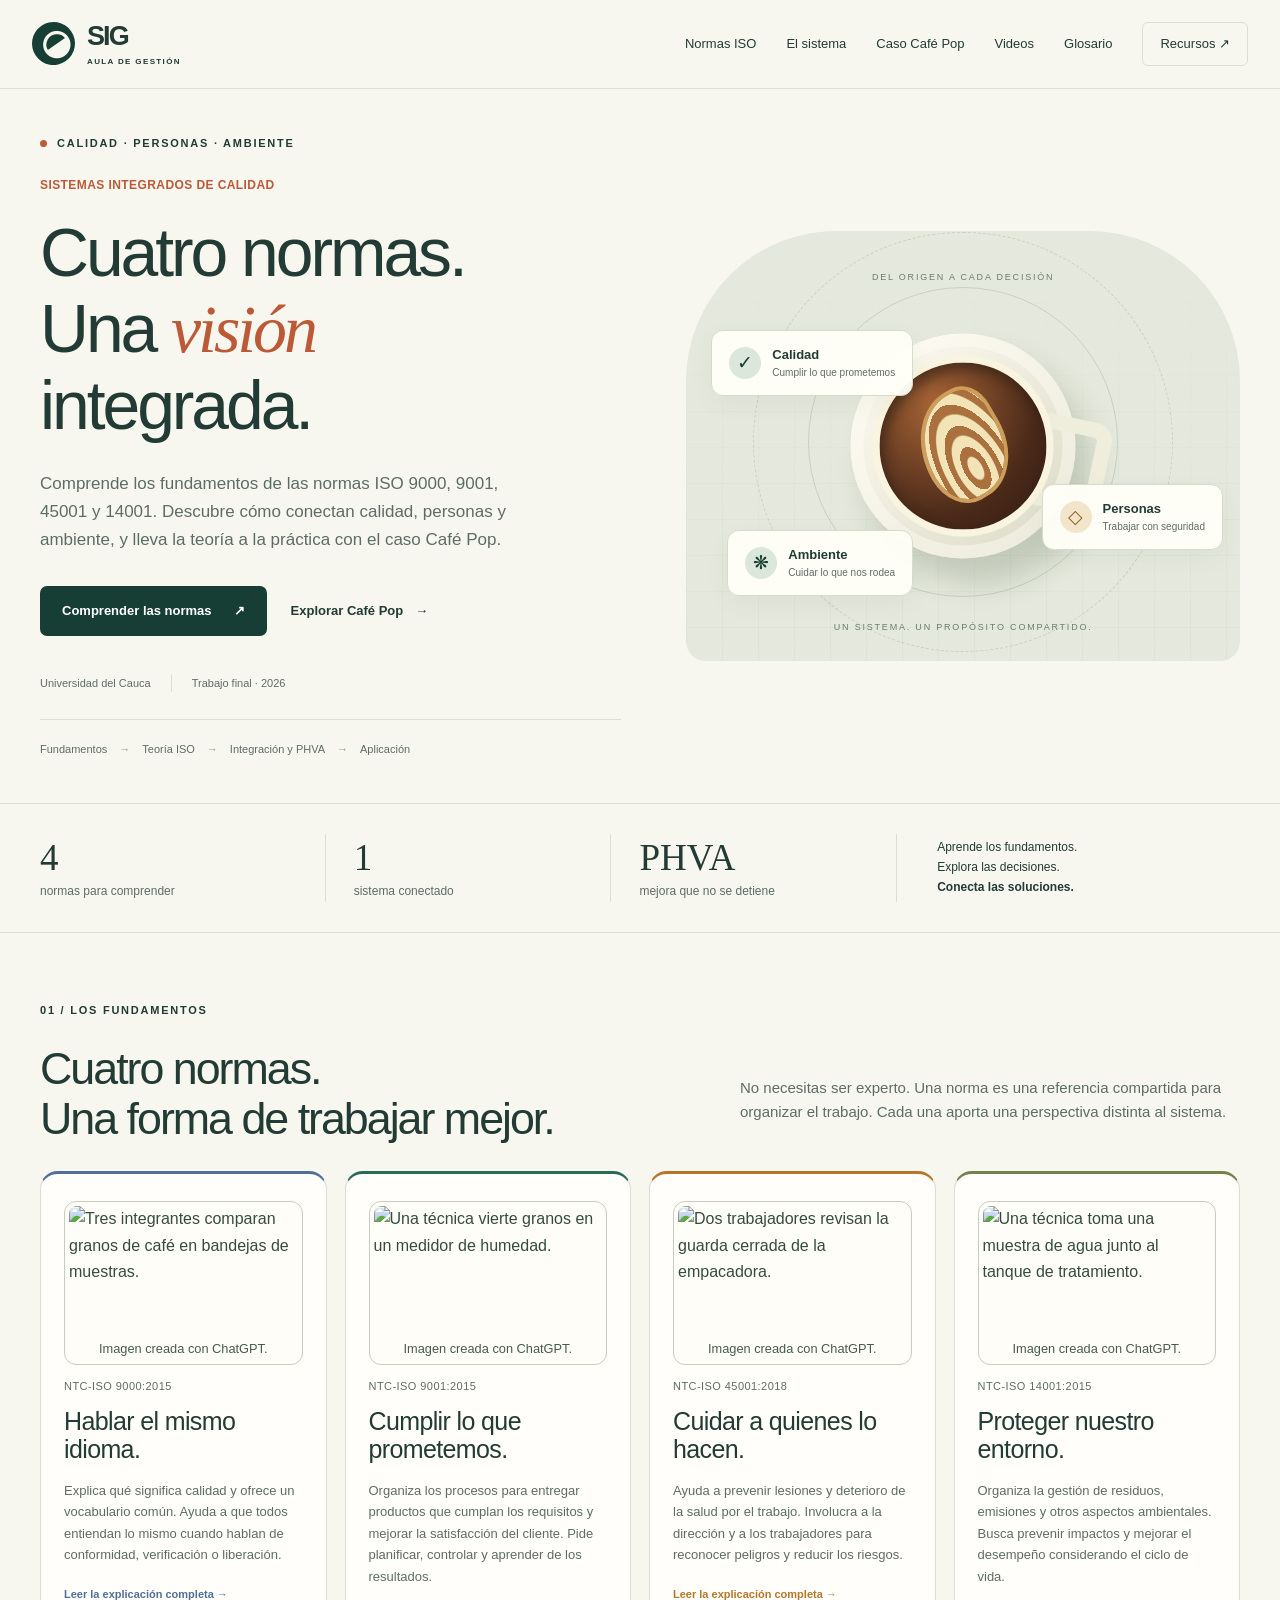
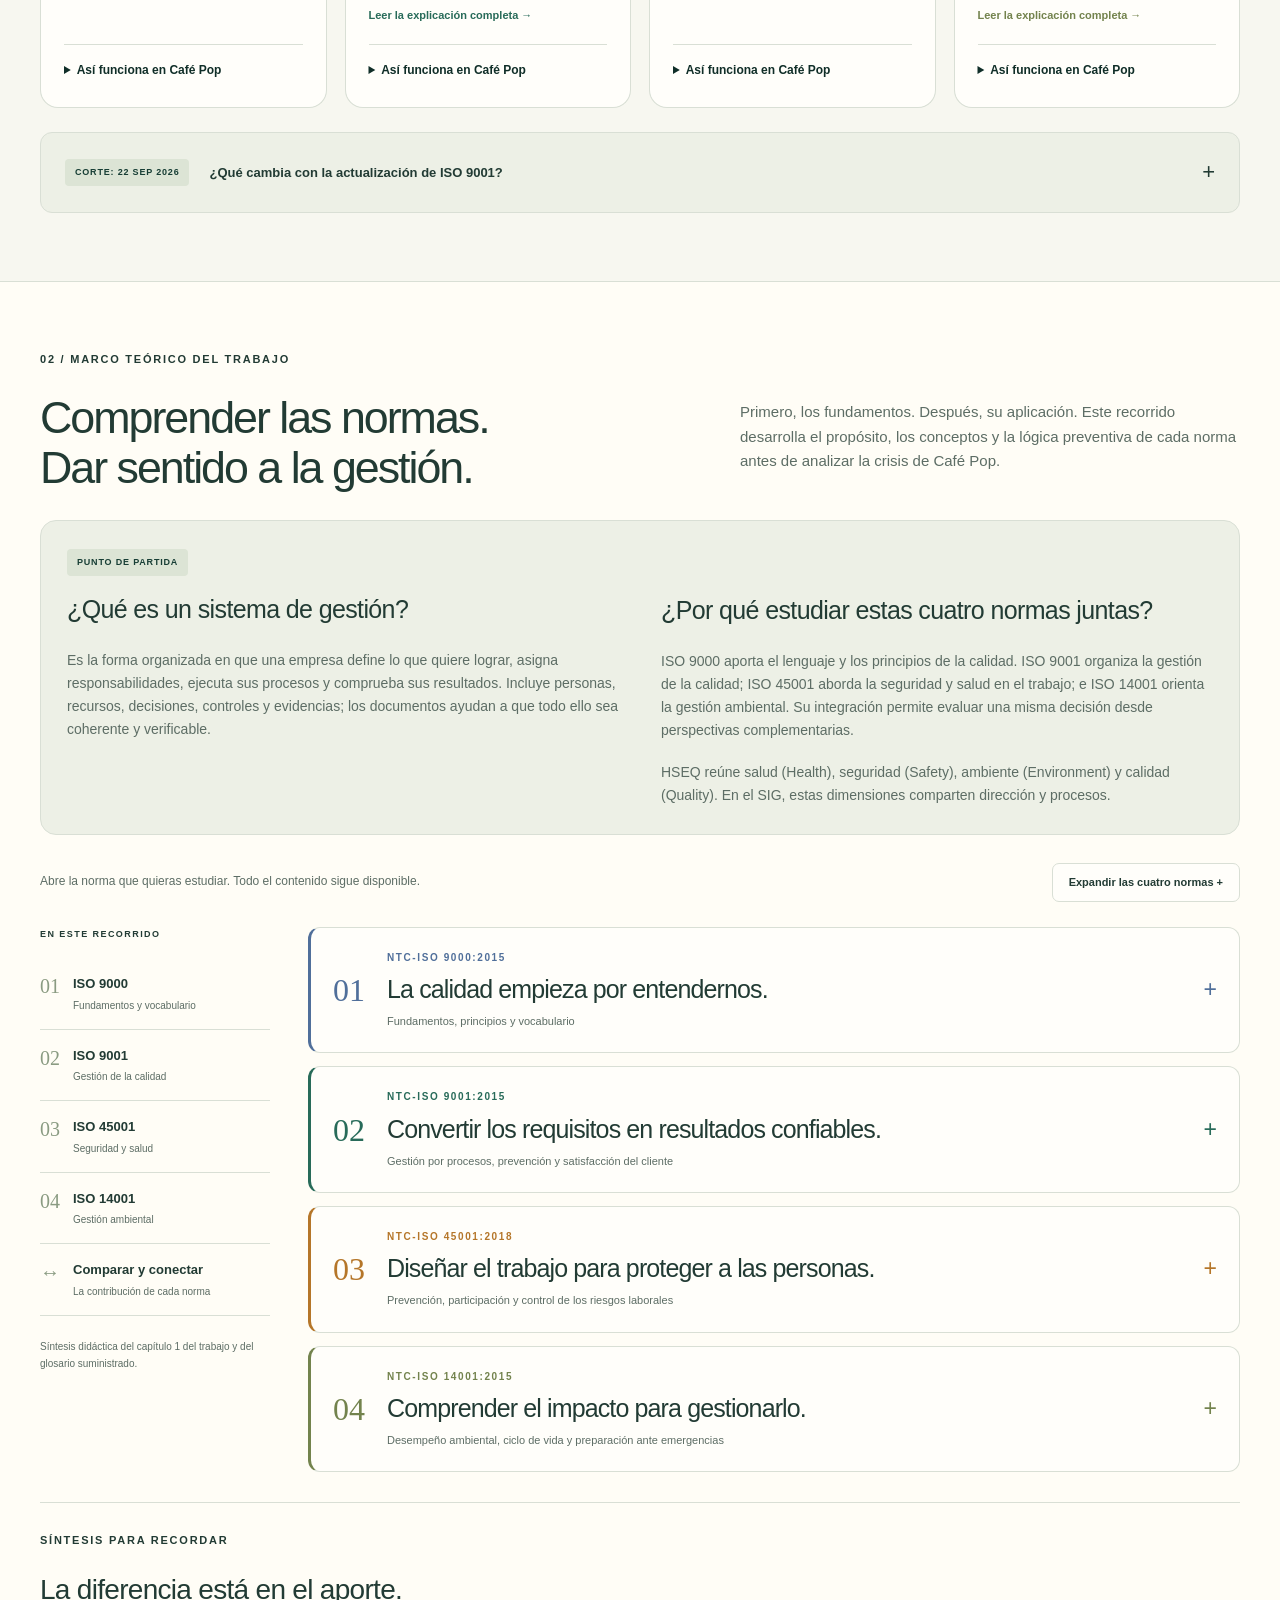
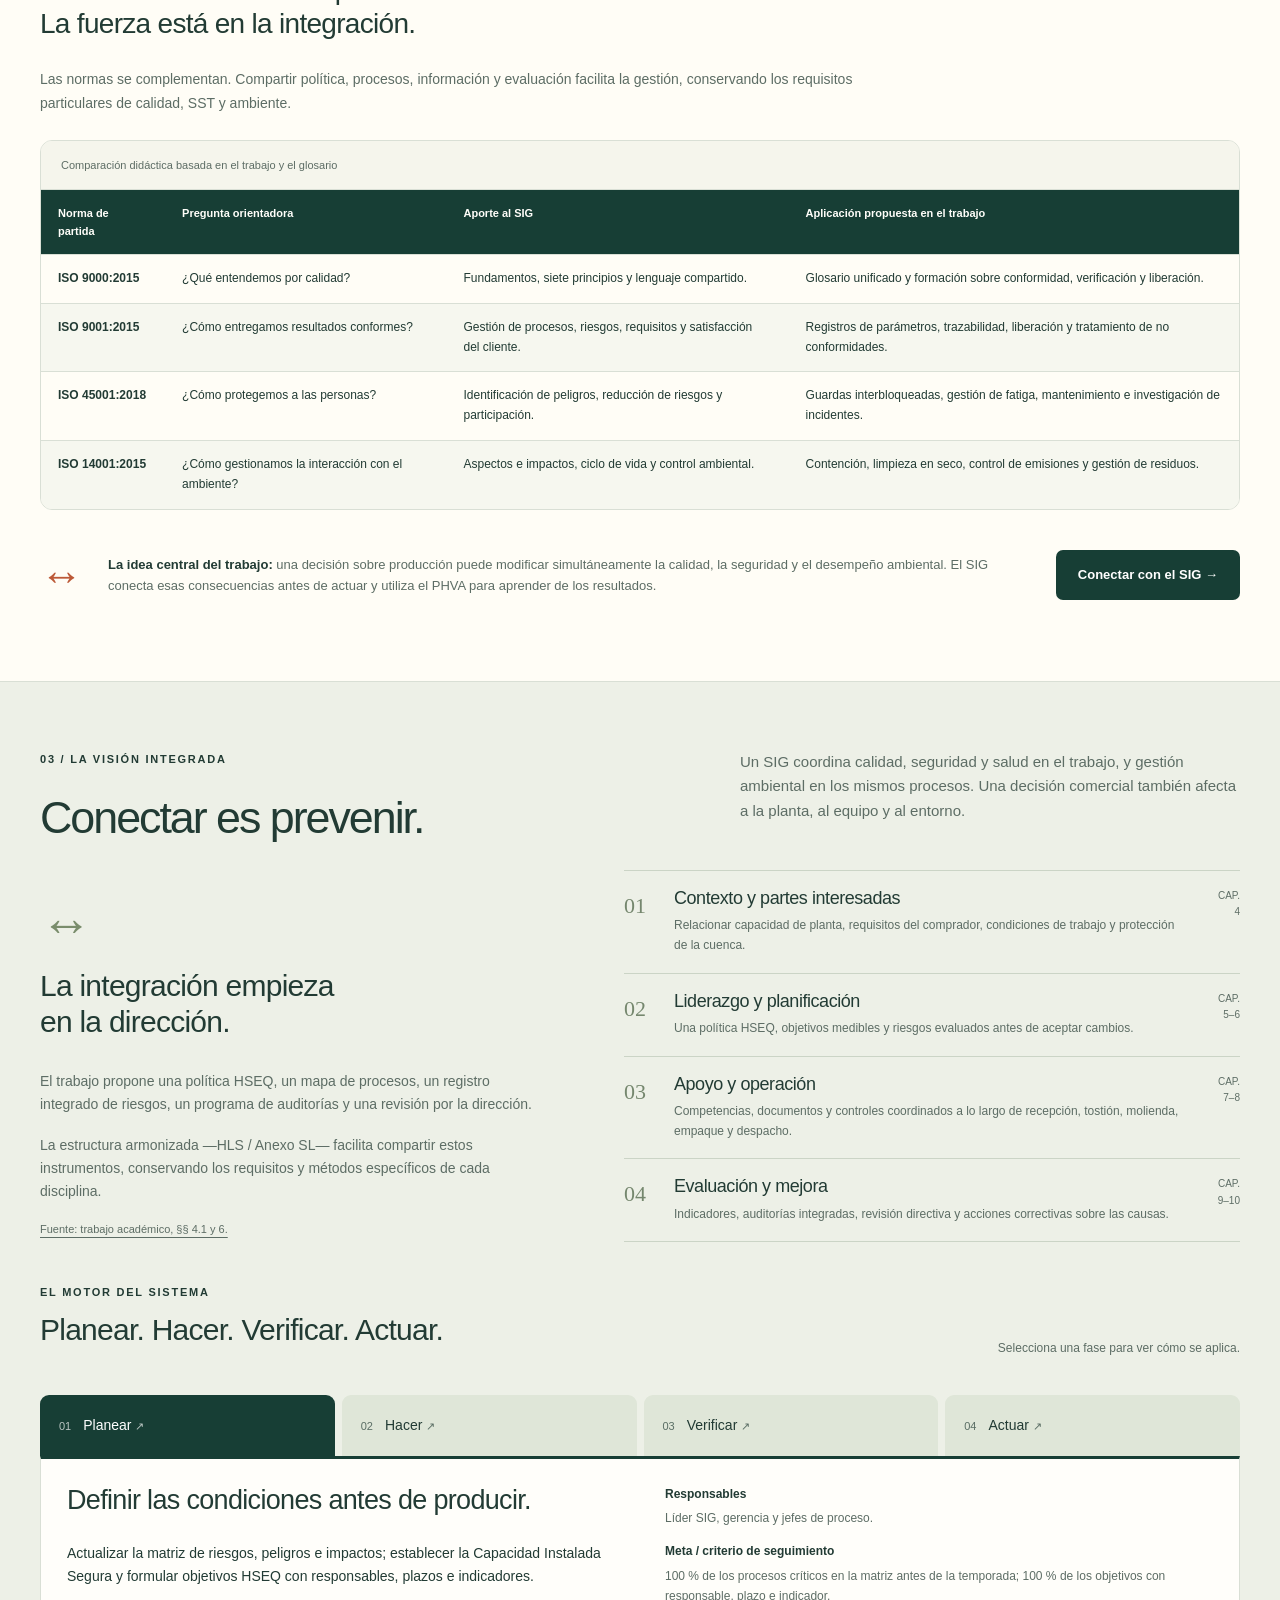
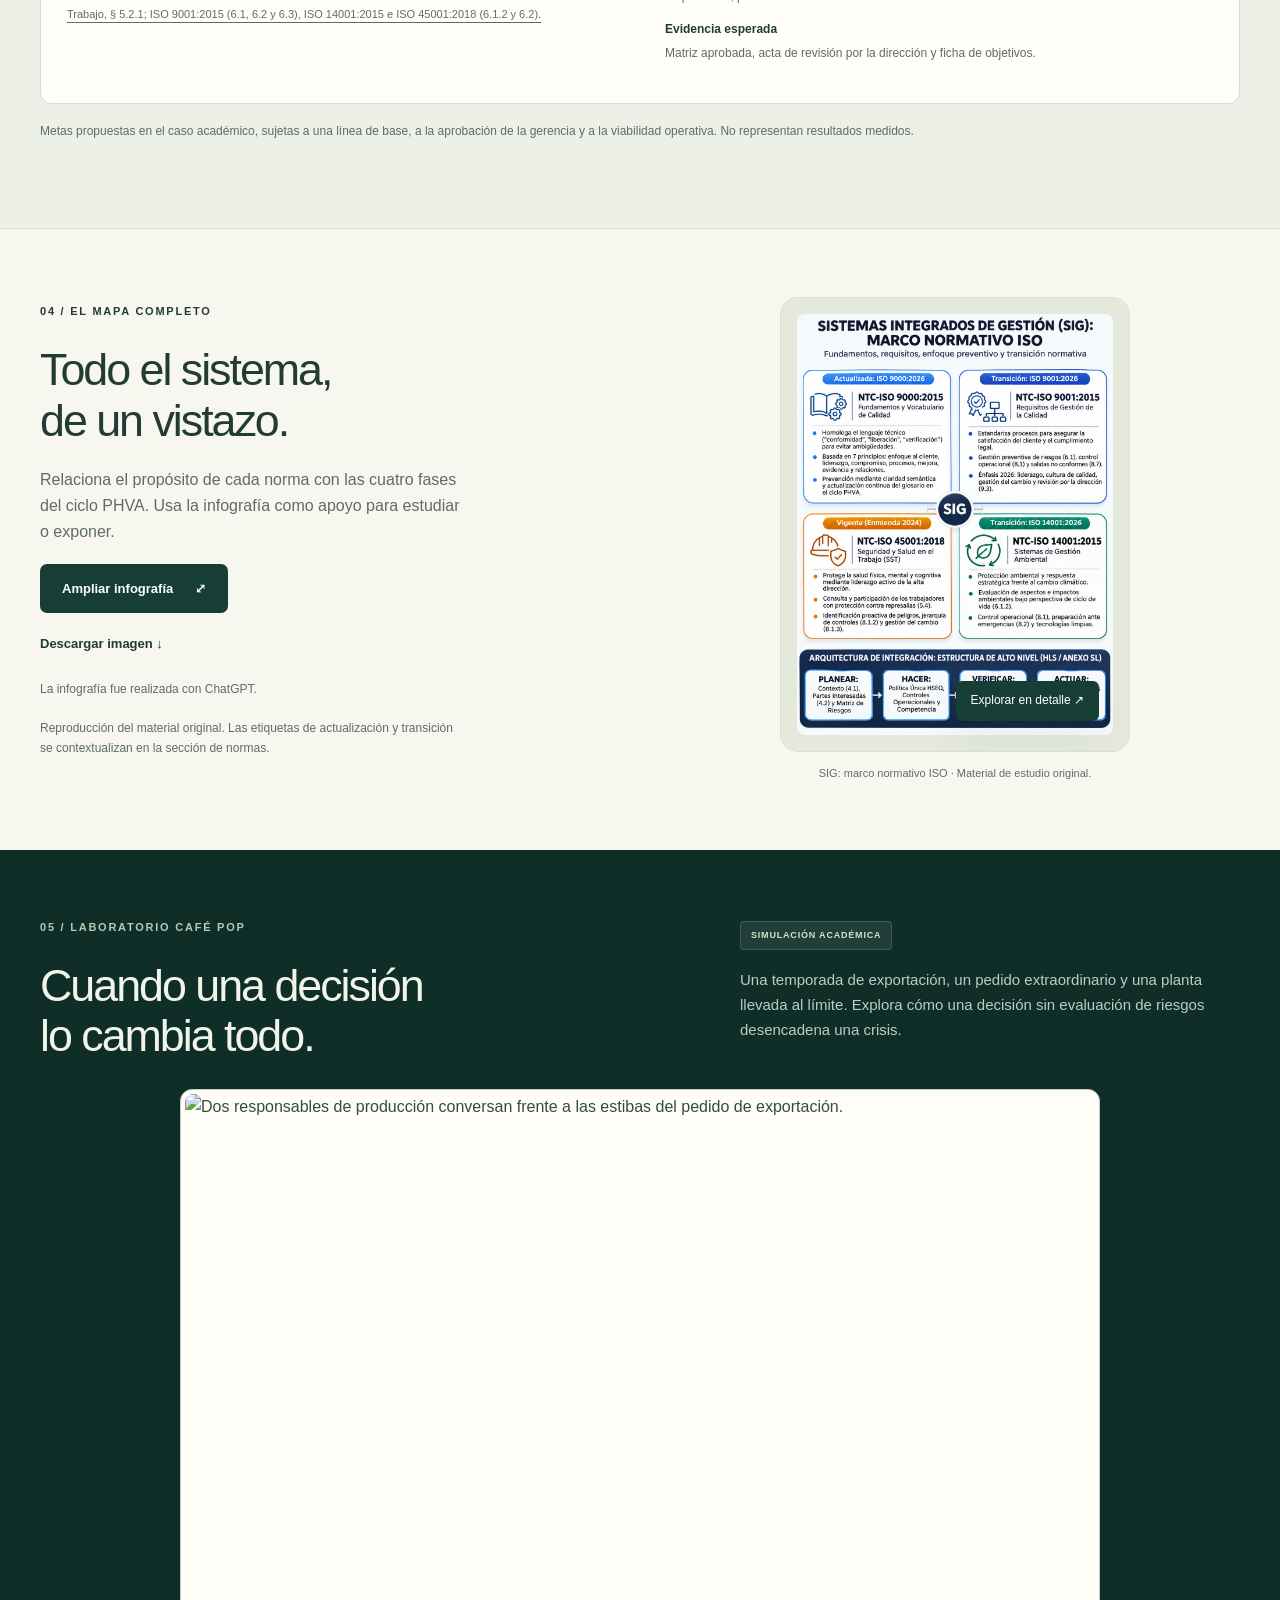
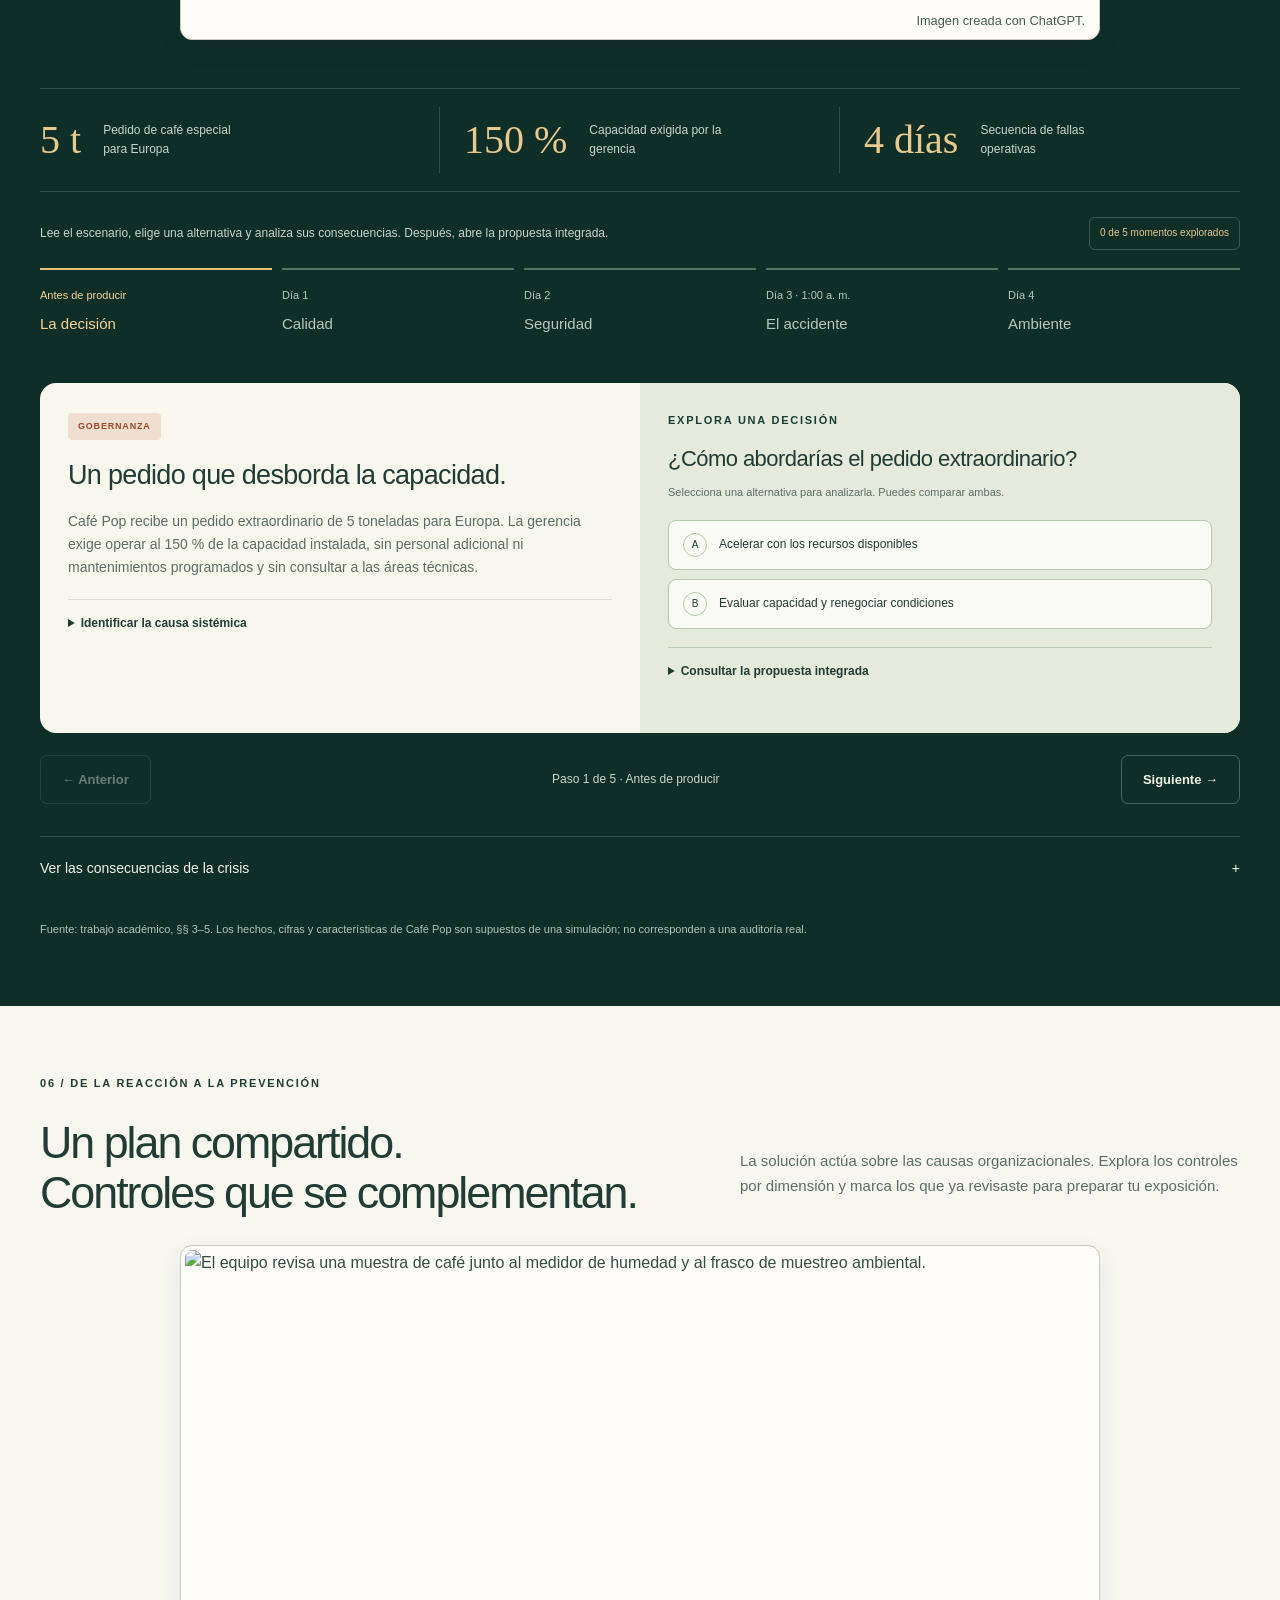
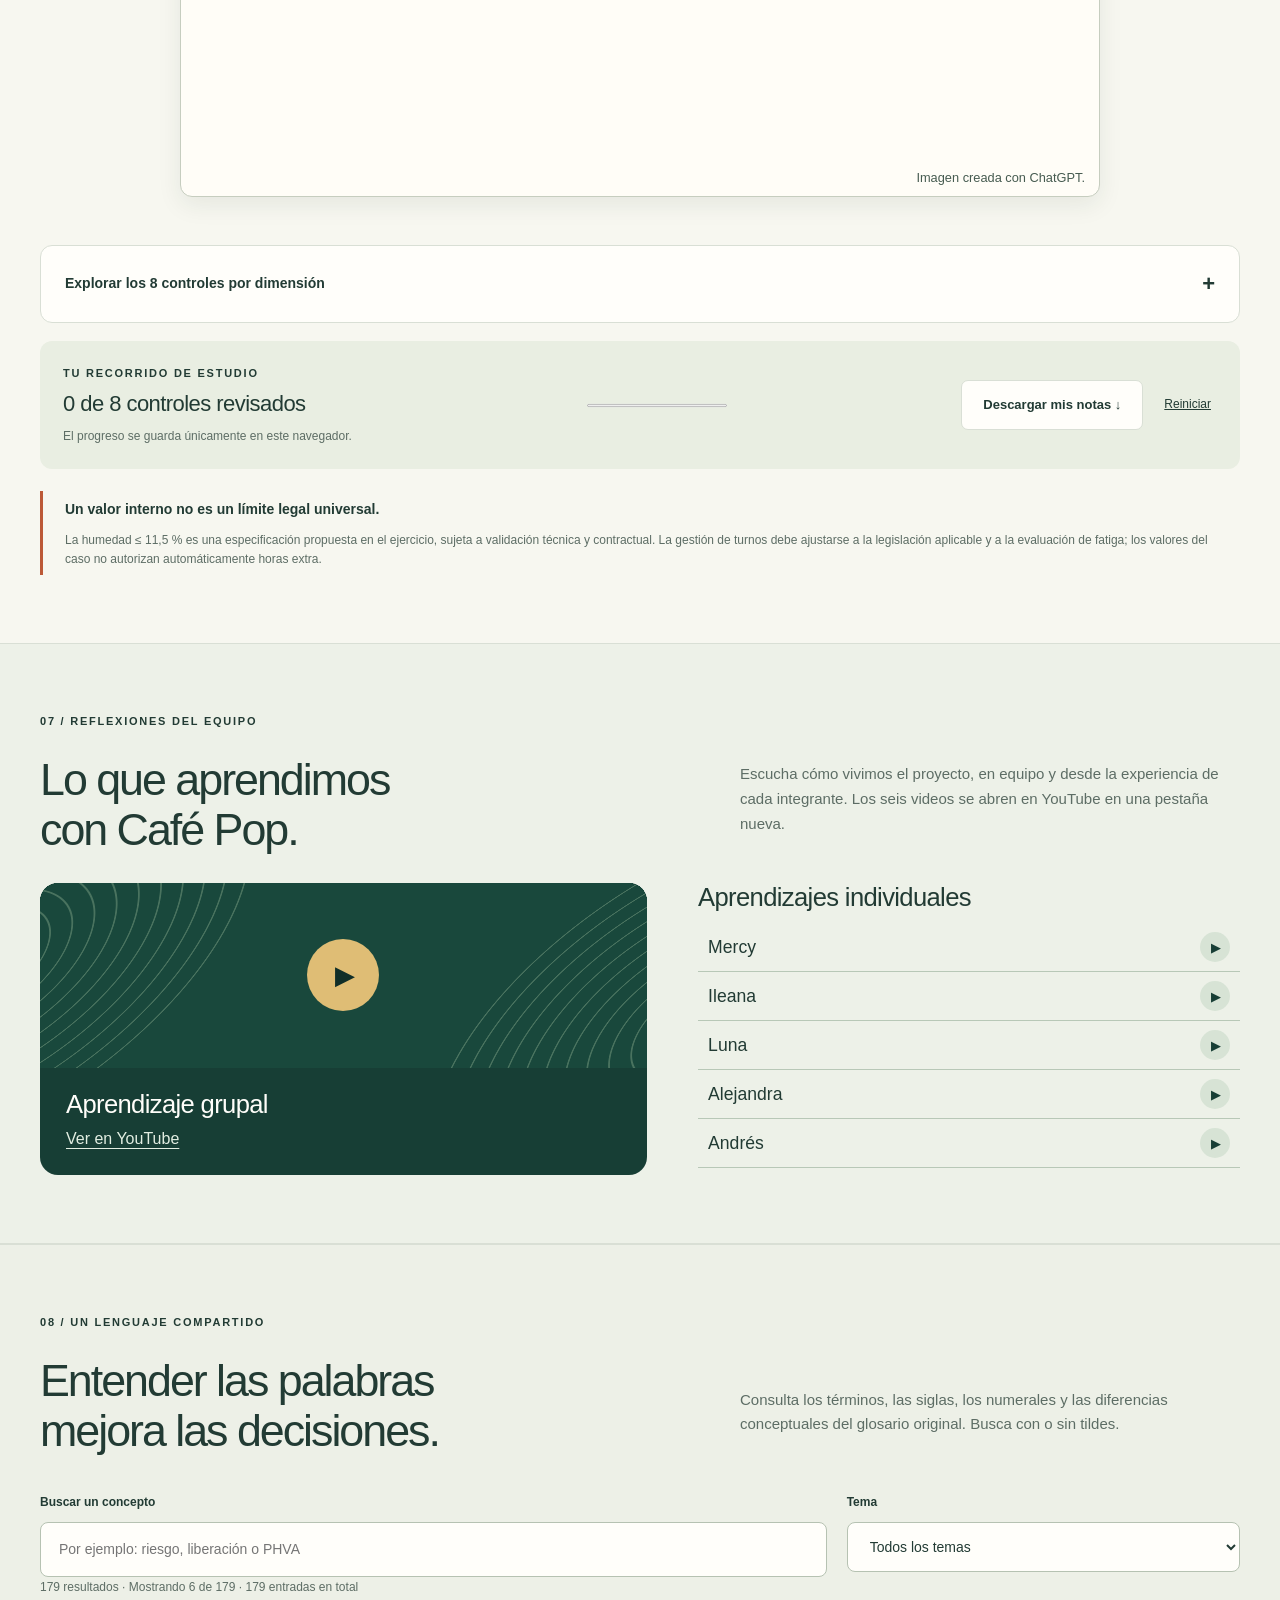
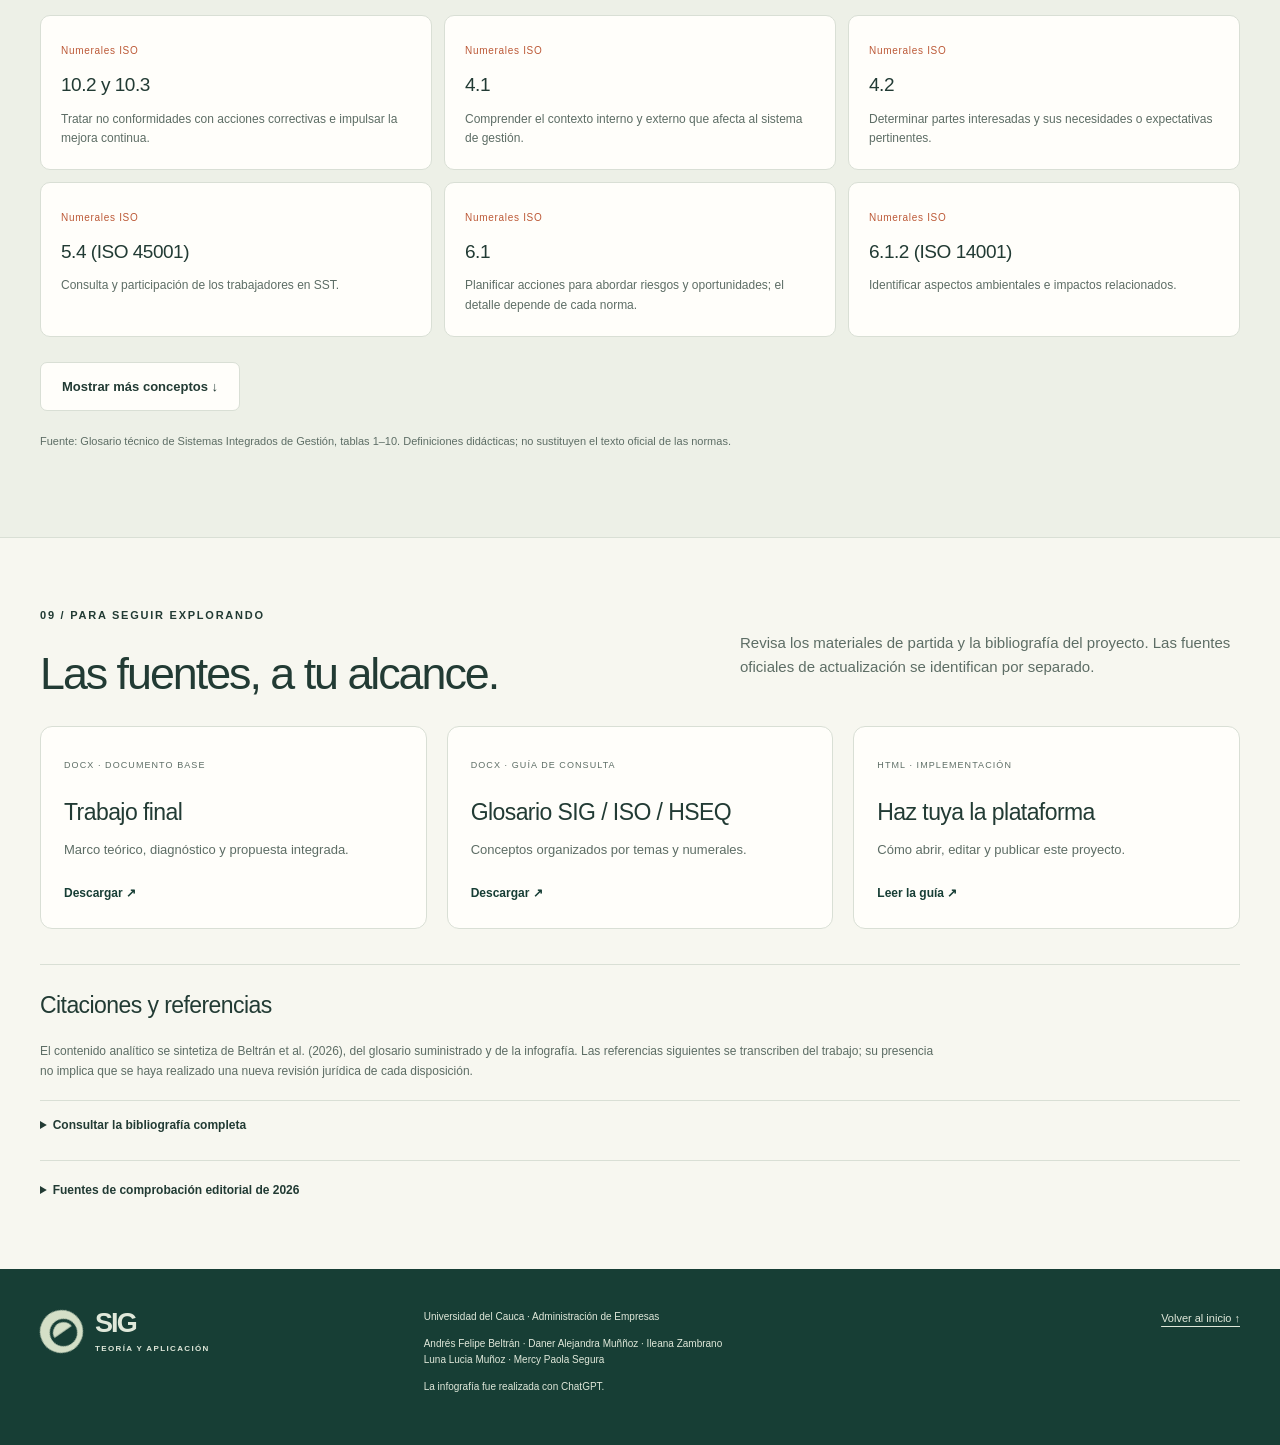
==== commit f5126825: "Incorporar las seis fotografías y sus créditos a Café Pop" ====
--- a/index.html
+++ b/index.html
@@ -94,11 +94,12 @@
  <div class="system-layout"><div class="system-statement"><span class="large-symbol" aria-hidden="true">↔</span><h3>La integración empieza<br>en la dirección.</h3><p>El trabajo propone una política HSEQ, un mapa de procesos, un registro integrado de riesgos, un programa de auditorías y una revisión por la dirección.</p><p>La estructura armonizada —HLS / Anexo SL— facilita compartir estos instrumentos, conservando los requisitos y métodos específicos de cada disciplina.</p><a href="#referencias" class="source">Fuente: trabajo académico, §§ 4.1 y 6.</a></div><div id="system-rows" class="system-rows"></div></div>
  <div class="phva-heading"><div><p class="eyebrow">EL MOTOR DEL SISTEMA</p><h3>Planear. Hacer. Verificar. Actuar.</h3></div><p>Selecciona una fase para ver cómo se aplica.</p></div>
  <div class="phva-tabs" role="tablist" aria-label="Fases del ciclo PHVA" id="phva-tabs"></div><div id="phva-panel" class="phva-panel" role="tabpanel" tabindex="0"></div>
- <p class="note">Metas propuestas en el caso académico, sujetas a línea base, aprobación gerencial y viabilidad operativa. No representan resultados medidos.</p>
+ <p class="note">Metas propuestas en el caso académico, sujetas a una línea de base, a la aprobación de la gerencia y a la viabilidad operativa. No representan resultados medidos.</p>
 </div></section>
 <section id="infografia" class="wrap section infographic-section"><div class="infographic-copy"><p class="eyebrow">04 / EL MAPA COMPLETO</p><h2>Todo el sistema,<br>de un vistazo.</h2><p>Relaciona el propósito de cada norma con las cuatro fases del ciclo PHVA. Usa la infografía como apoyo para estudiar o exponer.</p><button class="button primary" id="open-infographic">Ampliar infografía <span aria-hidden="true">⤢</span></button><a class="text-link" href="assets/infografia.png" download="Infografia_SIG_ISO_PHVA.png">Descargar imagen ↓</a><p class="credit">La infografía fue realizada con ChatGPT.</p><p class="note">Reproducción del material original. Las etiquetas de actualización y transición se contextualizan en la sección de normas.</p></div><figure><button id="image-preview" class="image-preview" aria-label="Abrir la infografía en tamaño ampliado"><img src="assets/infografia.png" alt="Infografía de los Sistemas Integrados de Gestión: ISO 9000, ISO 9001, ISO 45001, ISO 14001 y ciclo PHVA. El contenido se desarrolla en las secciones de normas e integración." loading="lazy" width="1086" height="1448"><span>Explorar en detalle ↗</span></button><figcaption>SIG: marco normativo ISO · Material de estudio original.</figcaption></figure></section>
 <section id="caso" class="case-section"><div class="wrap section"><div class="section-heading"><div><p class="eyebrow">05 / LABORATORIO CAFÉ POP</p><h2>Cuando una decisión<br>lo cambia todo.</h2></div><div><span class="pill light">SIMULACIÓN ACADÉMICA</span><p>Una temporada de exportación, un pedido extraordinario y una planta llevada al límite. Explora cómo una decisión sin evaluación de riesgos desencadena una crisis.</p></div></div>
- <div class="case-stats"><div><strong>5 t</strong><span>Pedido de café especial para Europa</span></div><div><strong>150 %</strong><span>Capacidad exigida por la gerencia</span></div><div><strong>4 días</strong><span>Cadena de fallas operacionales</span></div></div>
+ <figure class="foto-editorial foto-caso"><img src="assets/fotos/pedido.webp" alt="Dos responsables de producción conversan frente a las estibas del pedido de exportación." width="1280" height="720" loading="lazy" decoding="async"><figcaption>Imagen creada con ChatGPT.</figcaption></figure>
+ <div class="case-stats"><div><strong>5 t</strong><span>Pedido de café especial para Europa</span></div><div><strong>150 %</strong><span>Capacidad exigida por la gerencia</span></div><div><strong>4 días</strong><span>Secuencia de fallas operativas</span></div></div>
  <div class="case-interaction-note"><p>Lee el escenario, elige una alternativa y analiza sus consecuencias. Después, abre la propuesta integrada.</p><span id="case-explored" aria-live="polite">0 de 5 momentos explorados</span></div><div class="timeline" role="tablist" aria-label="Secuencia del caso Café Pop" id="timeline"></div>
  <div class="case-panel" id="case-panel" role="tabpanel" tabindex="0"></div>
  <div class="case-controls"><button class="button outline-light" id="case-prev">← Anterior</button><span id="case-counter" aria-live="polite"></span><button class="button outline-light" id="case-next">Siguiente →</button></div>
@@ -106,6 +107,7 @@
  <p class="case-source">Fuente: trabajo académico, §§ 3–5. Los hechos, cifras y características de Café Pop son supuestos de una simulación; no corresponden a una auditoría real.</p>
 </div></section>
 <section id="solucion" class="wrap section"><div class="section-heading"><div><p class="eyebrow">06 / DE LA REACCIÓN A LA PREVENCIÓN</p><h2>Un plan compartido.<br>Controles que se complementan.</h2></div><p>La solución actúa sobre las causas organizacionales. Explora los controles por dimensión y marca los que ya revisaste para preparar tu exposición.</p></div>
+ <figure class="foto-editorial foto-caso"><img src="assets/fotos/respuesta.webp" alt="El equipo revisa una muestra de café junto al medidor de humedad y al frasco de muestreo ambiental." width="1280" height="720" loading="lazy" decoding="async"><figcaption>Imagen creada con ChatGPT.</figcaption></figure>
  <details class="compact-controls"><summary>Explorar los 8 controles por dimensión <span aria-hidden="true">+</span></summary><div class="compact-body"><div class="filter-row" id="risk-filters" role="group" aria-label="Filtrar controles"></div><div id="risk-grid" class="risk-grid"></div></div></details>
  <div class="learning-plan"><div><p class="eyebrow">TU RECORRIDO DE ESTUDIO</p><h3 id="plan-count">0 de 8 controles revisados</h3><p id="save-status" class="note">El progreso se guarda únicamente en este navegador.</p></div><progress id="plan-progress" max="8" value="0" aria-label="Controles revisados"></progress><div class="actions"><button class="button secondary" id="export-plan">Descargar mis notas ↓</button><button class="text-button" id="reset-plan">Reiniciar</button></div></div>
  <div class="callout"><strong>Un valor interno no es un límite legal universal.</strong><p>La humedad ≤ 11,5 % es una especificación propuesta en el ejercicio, sujeta a validación técnica y contractual. La gestión de turnos debe ajustarse a la legislación aplicable y a la evaluación de fatiga; los valores del caso no autorizan automáticamente horas extra.</p></div>
--- a/styles.css
+++ b/styles.css
@@ -48,3 +48,10 @@
 .watch-icon{width:30px;height:30px;background:#d7e3d5;color:var(--green);font-size:13px;text-indent:2px}
 .solo-films a:hover,.solo-films a:focus-visible{background:#dce7da}.group-film:hover .film-play,.group-film:focus-visible .film-play{background:#fff4d7}
 @media(max-width:760px){.video-layout{grid-template-columns:1fr}.film-cover{min-height:160px}}
+
+.foto-editorial{margin:0;background:#fffdf7;border:1px solid #c6cdbf;border-radius:12px;padding:4px;overflow:hidden;color:#344c40}
+.foto-editorial img{display:block;width:100%;height:auto;border-radius:8px}
+.foto-editorial figcaption{padding:5px 7px 2px;font-size:.8rem;line-height:1.4;color:#465b50}
+.norm-card summary{color:var(--green-dark)}
+.foto-caso{width:min(100%,920px);margin:0 auto clamp(24px,4vw,48px);box-shadow:0 8px 24px #152d2014}
+.foto-caso figcaption{padding:7px 10px 5px;text-align:right}
